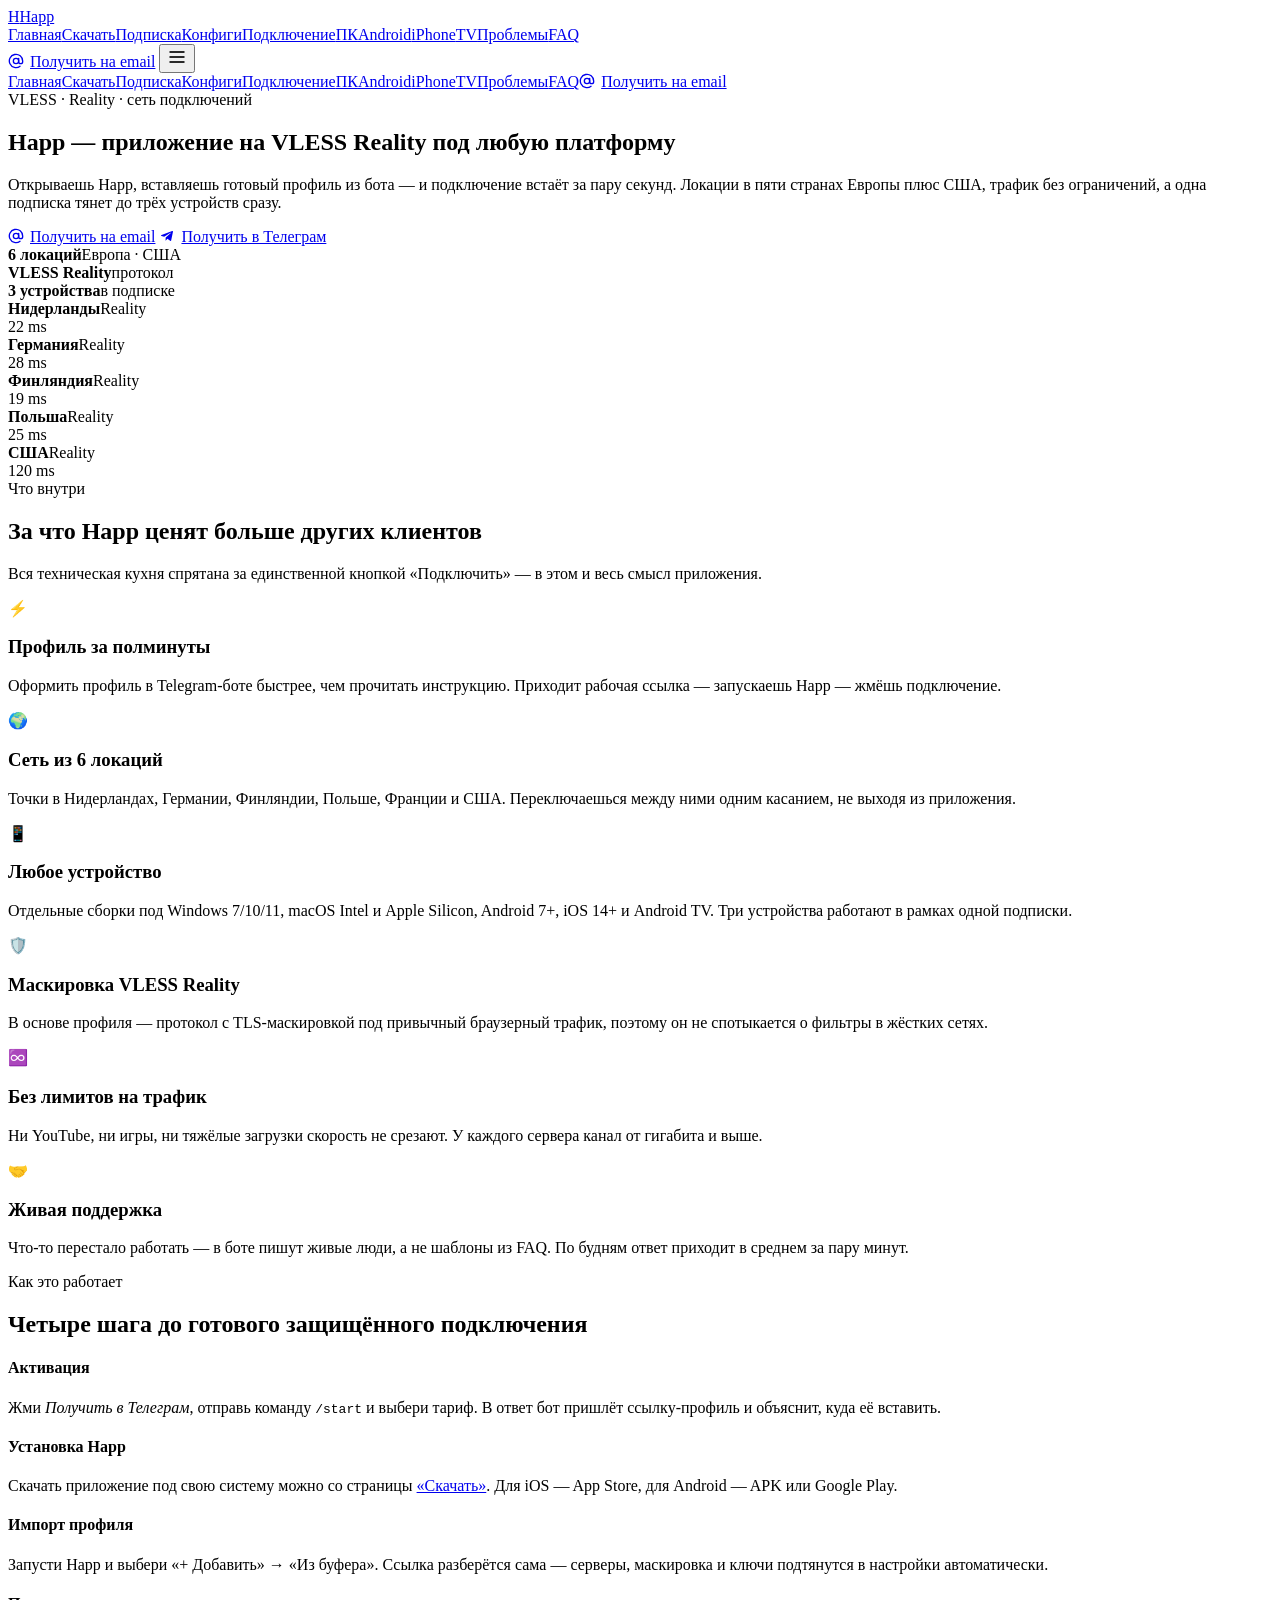
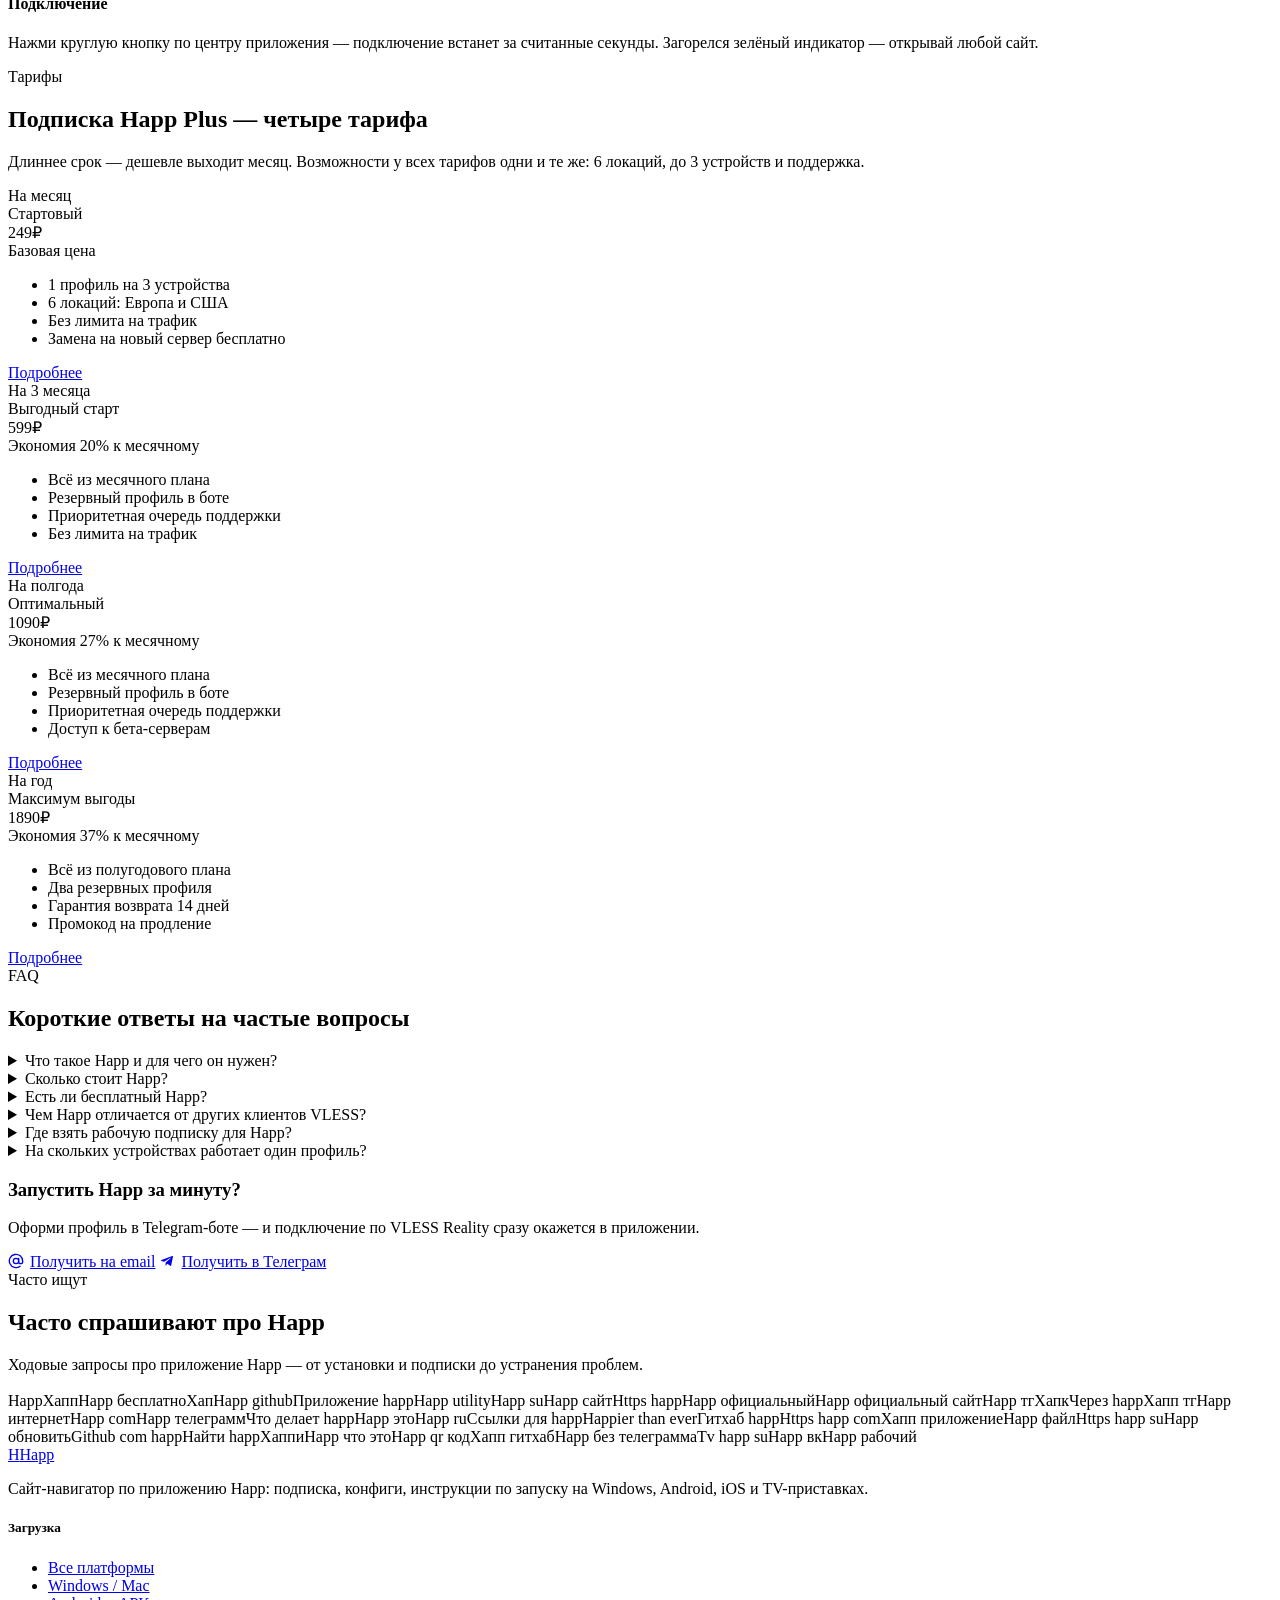
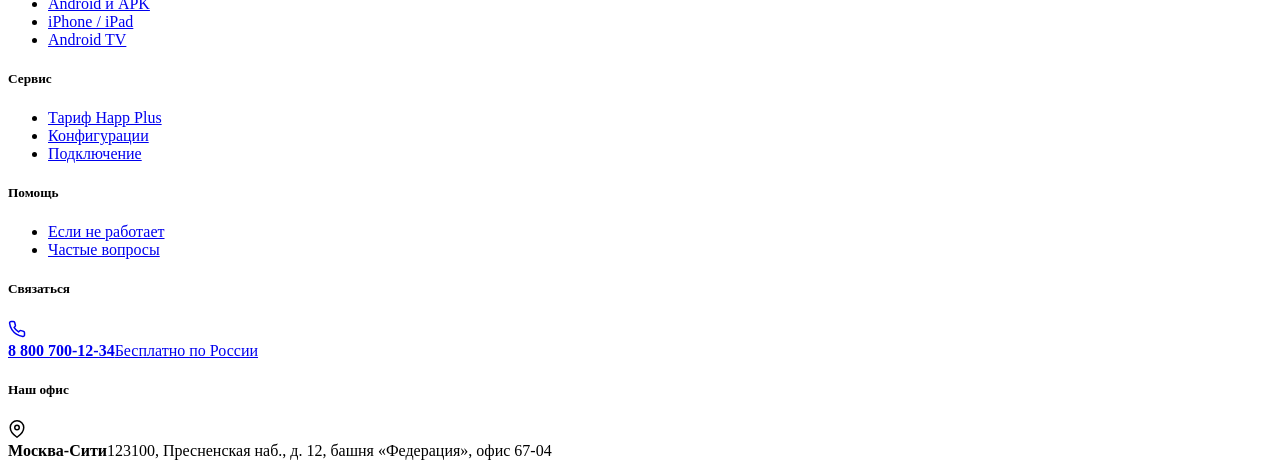
==== public/index.html @ b4e3b6a7 "hub2hop.com — Happ satellite (rewritten prose, own Metrika 110474816)" ====
<!DOCTYPE html>
<html lang="ru">
<head>
<meta charset="UTF-8">
<meta name="viewport" content="width=device-width, initial-scale=1">
<title>Happ — приложение и подключение на ПК, Android и iPhone</title>
<meta name="description" content="Happ — клиент VLESS Reality с готовой подпиской на 5 локаций Европы. Скачать на Windows, Android, iOS и TV-приставку, настройка конфига в один тап.">
<meta name="theme-color" content="#06080c">

<link rel="canonical" href="https://hub2hop.com/">
<meta property="og:type" content="website">
<meta property="og:url" content="https://hub2hop.com/">
<meta property="og:title" content="Happ — приложение для подключений на ПК, Android и iPhone">
<meta property="og:description" content="Happ — клиент для протокола VLESS Reality с готовой подпиской на 5 европейских локаций. Установка на Windows, Android, iOS и TV-приставку, конфигурация в один тап.">
<meta property="og:site_name" content="Happ">
<meta property="og:locale" content="ru_RU">
<meta name="twitter:card" content="summary">
<link rel="preconnect" href="https://mc.yandex.ru" crossorigin>
<link rel="preconnect" href="https://fonts.gstatic.com" crossorigin>
<link rel="stylesheet" href="https://fonts.googleapis.com/css2?family=Inter:wght@400;500;600;700&family=Space+Grotesk:wght@500;600;700&family=JetBrains+Mono:wght@500&display=swap">
<link rel="stylesheet" href="/assets/styles.css?v=7">
<link rel="icon" type="image/svg+xml" href="/favicon.svg">
<script type="application/ld+json">{"@context": "https://schema.org", "@graph": [{"@type": "Organization", "@id": "https://hub2hop.com/#org", "name": "Happ", "url": "https://hub2hop.com/", "logo": "https://hub2hop.com/favicon.svg"}, {"@type": "WebSite", "@id": "https://hub2hop.com/#site", "url": "https://hub2hop.com/", "name": "Happ", "inLanguage": "ru-RU", "publisher": {"@id": "https://hub2hop.com/#org"}}]}</script>
<!-- Yandex.Metrika --><script>(function(m,e,t,r,i,k,a){m[i]=m[i]||function(){(m[i].a=m[i].a||[]).push(arguments)};m[i].l=1*new Date();for(var j=0;j<document.scripts.length;j++){if(document.scripts[j].src===r){return;}}k=e.createElement(t),a=e.getElementsByTagName(t)[0],k.async=1,k.src=r,a.parentNode.insertBefore(k,a)})(window,document,"script","https://mc.yandex.ru/metrika/tag.js","ym");ym(110474816,"init",{clickmap:true,trackLinks:true,accurateTrackBounce:true,webvisor:true});document.addEventListener('click',function(e){var a=e.target.closest&&e.target.closest('a');if(!a)return;var h=a.href||'';if(h.indexOf('lk.chekdns.click')>-1){ym(110474816,'reachGoal','go_lk');}else if(h.indexOf('t.me/')>-1){ym(110474816,'reachGoal','tg_click');}});</script><noscript><div><img src="https://mc.yandex.ru/watch/110474816" style="position:absolute;left:-9999px;" alt=""/></div></noscript><!-- /Yandex.Metrika -->
</head>
<body><header class="nav">
  <div class="nav-inner">
    <a href="/" class="brand"><span class="brand-mark">H</span>Happ</a>
    <nav class="nav-links" aria-label="Главное меню"><a href="/" aria-current="page">Главная</a><a href="/skachat-happ/">Скачать</a><a href="/podpiska/">Подписка</a><a href="/konfigi/">Конфиги</a><a href="/podklyuchenie/">Подключение</a><a href="/pk/">ПК</a><a href="/android/">Android</a><a href="/ios/">iPhone</a><a href="/tv/">TV</a><a href="/problemy/">Проблемы</a><a href="/faq/">FAQ</a></nav>
    <a href="https://lk.chekdns.click/" class="nav-cta"><svg width="16" height="16" viewBox="0 0 24 24" fill="none" stroke="currentColor" stroke-width="2" stroke-linecap="round" stroke-linejoin="round" style="margin-right:6px;vertical-align:-2px"><circle cx="12" cy="12" r="4"/><path d="M16 8v5a3 3 0 0 0 6 0v-1a10 10 0 1 0-3.92 7.94"/></svg>Получить на email</a>
    <button class="nav-burger" type="button" aria-label="Меню" onclick="document.querySelector('.drawer').classList.toggle('open')">
      <svg width="20" height="20" viewBox="0 0 24 24" fill="none" stroke="currentColor" stroke-width="2"><line x1="3" y1="6" x2="21" y2="6"/><line x1="3" y1="12" x2="21" y2="12"/><line x1="3" y1="18" x2="21" y2="18"/></svg>
    </button>
  </div>
</header>
<nav class="drawer" aria-label="Мобильное меню"><a href="/" aria-current="page">Главная</a><a href="/skachat-happ/">Скачать</a><a href="/podpiska/">Подписка</a><a href="/konfigi/">Конфиги</a><a href="/podklyuchenie/">Подключение</a><a href="/pk/">ПК</a><a href="/android/">Android</a><a href="/ios/">iPhone</a><a href="/tv/">TV</a><a href="/problemy/">Проблемы</a><a href="/faq/">FAQ</a><a href="https://lk.chekdns.click/" class="btn btn-primary" style="margin-top:14px;justify-content:center"><svg width="16" height="16" viewBox="0 0 24 24" fill="none" stroke="currentColor" stroke-width="2" stroke-linecap="round" stroke-linejoin="round" style="margin-right:6px;vertical-align:-2px"><circle cx="12" cy="12" r="4"/><path d="M16 8v5a3 3 0 0 0 6 0v-1a10 10 0 1 0-3.92 7.94"/></svg>Получить на email</a></nav><section class="hero">
  <div class="wrap hero-inner">
    <div>
      <span class="hero-tag"><span class="pulse"></span>VLESS · Reality · сеть подключений</span>
      <h1>Happ — <span class="grad">приложение</span> на VLESS Reality под любую платформу</h1>
      <p class="lead">Открываешь Happ, вставляешь готовый профиль из бота — и подключение встаёт за пару секунд. Локации в пяти странах Европы плюс США, трафик без ограничений, а одна подписка тянет до трёх устройств сразу.</p>
      <div class="cta-pair">
      <a href="https://lk.chekdns.click/" class="btn btn-primary"><svg width="16" height="16" viewBox="0 0 24 24" fill="none" stroke="currentColor" stroke-width="2" stroke-linecap="round" stroke-linejoin="round" style="margin-right:6px;vertical-align:-2px"><circle cx="12" cy="12" r="4"/><path d="M16 8v5a3 3 0 0 0 6 0v-1a10 10 0 1 0-3.92 7.94"/></svg>Получить на email</a>
      <a href="https://t.me/tgbpn_bot?start=utm_hub2hop" class="btn btn-ghost"><svg width="16" height="16" viewBox="0 0 24 24" fill="currentColor" style="margin-right:6px;vertical-align:-2px"><path d="M9.78 18.65l.28-4.23 7.68-6.92c.34-.31-.07-.46-.52-.19L7.74 13.24 3.64 11.94c-.88-.25-.89-.86.2-1.3l15.97-6.16c.73-.33 1.43.18 1.15 1.3l-2.72 12.81c-.19.91-.74 1.13-1.5.71L12.6 16.3l-1.99 1.93c-.23.23-.42.42-.83.42z"/></svg>Получить в Телеграм</a>
    </div>
      <div class="hero-stats">
      <div><strong>6 локаций</strong><span>Европа · США</span></div>
      <div><strong>VLESS Reality</strong><span>протокол</span></div>
      <div><strong>3 устройства</strong><span>в подписке</span></div>
    </div>
    </div>
    <div class="mockup">
    <div class="mockup-frame"><div class="mockup-screen">
      <div class="mockup-row"><span class="led"></span><div class="l"><b>Нидерланды</b><span>Reality</span></div><span class="ms">22 ms</span></div>
      <div class="mockup-row"><span class="led"></span><div class="l"><b>Германия</b><span>Reality</span></div><span class="ms">28 ms</span></div>
      <div class="mockup-row"><span class="led"></span><div class="l"><b>Финляндия</b><span>Reality</span></div><span class="ms">19 ms</span></div>
      <div class="mockup-row"><span class="led"></span><div class="l"><b>Польша</b><span>Reality</span></div><span class="ms">25 ms</span></div>
      <div class="mockup-row"><span class="led"></span><div class="l"><b>США</b><span>Reality</span></div><span class="ms">120 ms</span></div>
    </div></div>
  </div>
  </div>
</section><section class="section">
  <div class="wrap">
    <div class="section-head">
      <span class="eyebrow">Что внутри</span>
      <h2>За что Happ ценят больше других клиентов</h2>
      <p class="lead">Вся техническая кухня спрятана за единственной кнопкой «Подключить» — в этом и весь смысл приложения.</p>
    </div>
    <div class="grid-3">
      <div class="feat"><div class="feat-ico">⚡</div><h3>Профиль за полминуты</h3><p>Оформить профиль в Telegram-боте быстрее, чем прочитать инструкцию. Приходит рабочая ссылка — запускаешь Happ — жмёшь подключение.</p></div>
      <div class="feat"><div class="feat-ico">🌍</div><h3>Сеть из 6 локаций</h3><p>Точки в Нидерландах, Германии, Финляндии, Польше, Франции и США. Переключаешься между ними одним касанием, не выходя из приложения.</p></div>
      <div class="feat"><div class="feat-ico">📱</div><h3>Любое устройство</h3><p>Отдельные сборки под Windows 7/10/11, macOS Intel и Apple Silicon, Android 7+, iOS 14+ и Android TV. Три устройства работают в рамках одной подписки.</p></div>
      <div class="feat"><div class="feat-ico">🛡️</div><h3>Маскировка VLESS Reality</h3><p>В основе профиля — протокол с TLS-маскировкой под привычный браузерный трафик, поэтому он не спотыкается о фильтры в жёстких сетях.</p></div>
      <div class="feat"><div class="feat-ico">♾️</div><h3>Без лимитов на трафик</h3><p>Ни YouTube, ни игры, ни тяжёлые загрузки скорость не срезают. У каждого сервера канал от гигабита и выше.</p></div>
      <div class="feat"><div class="feat-ico">🤝</div><h3>Живая поддержка</h3><p>Что-то перестало работать — в боте пишут живые люди, а не шаблоны из FAQ. По будням ответ приходит в среднем за пару минут.</p></div>
    </div>
  </div>
</section><section class="section">
  <div class="wrap">
    <div class="section-head">
      <span class="eyebrow">Как это работает</span>
      <h2>Четыре шага до готового защищённого подключения</h2>
    </div>
    <div class="steps">
      <div class="step"><h4>Активация</h4><p>Жми <i>Получить в Телеграм</i>, отправь команду <code>/start</code> и выбери тариф. В ответ бот пришлёт ссылку-профиль и объяснит, куда её вставить.</p></div>
      <div class="step"><h4>Установка Happ</h4><p>Скачать приложение под свою систему можно со страницы <a href="/skachat-happ/">«Скачать»</a>. Для iOS — App Store, для Android — APK или Google Play.</p></div>
      <div class="step"><h4>Импорт профиля</h4><p>Запусти Happ и выбери «+ Добавить» → «Из буфера». Ссылка разберётся сама — серверы, маскировка и ключи подтянутся в настройки автоматически.</p></div>
      <div class="step"><h4>Подключение</h4><p>Нажми круглую кнопку по центру приложения — подключение встанет за считанные секунды. Загорелся зелёный индикатор — открывай любой сайт.</p></div>
    </div>
  </div>
</section><section class="section">
  <div class="wrap">
    <div class="section-head">
      <span class="eyebrow">Тарифы</span>
      <h2>Подписка Happ Plus — четыре тарифа</h2>
      <p class="lead">Длиннее срок — дешевле выходит месяц. Возможности у всех тарифов одни и те же: 6 локаций, до 3 устройств и поддержка.</p>
    </div>
    <div class="plans">
      <div class="plan">
        <div class="plan-name">На месяц</div>
        <div class="plan-period">Стартовый</div>
        <div class="plan-price">249<span class="cur">₽</span></div>
        <div class="plan-discount" style="color:var(--ink-soft)">Базовая цена</div>
        <ul><li>1 профиль на 3 устройства</li><li>6 локаций: Европа и США</li><li>Без лимита на трафик</li><li>Замена на новый сервер бесплатно</li></ul>
        <a href="/podpiska/" class="btn btn-ghost">Подробнее</a>
      </div>
      <div class="plan">
        <div class="plan-name">На 3 месяца</div>
        <div class="plan-period">Выгодный старт</div>
        <div class="plan-price">599<span class="cur">₽</span></div>
        <div class="plan-discount">Экономия 20% к месячному</div>
        <ul><li>Всё из месячного плана</li><li>Резервный профиль в боте</li><li>Приоритетная очередь поддержки</li><li>Без лимита на трафик</li></ul>
        <a href="/podpiska/" class="btn btn-ghost">Подробнее</a>
      </div>
      <div class="plan featured">
        <div class="plan-name">На полгода</div>
        <div class="plan-period">Оптимальный</div>
        <div class="plan-price">1090<span class="cur">₽</span></div>
        <div class="plan-discount">Экономия 27% к месячному</div>
        <ul><li>Всё из месячного плана</li><li>Резервный профиль в боте</li><li>Приоритетная очередь поддержки</li><li>Доступ к бета-серверам</li></ul>
        <a href="/podpiska/" class="btn btn-primary">Подробнее</a>
      </div>
      <div class="plan">
        <div class="plan-name">На год</div>
        <div class="plan-period">Максимум выгоды</div>
        <div class="plan-price">1890<span class="cur">₽</span></div>
        <div class="plan-discount">Экономия 37% к месячному</div>
        <ul><li>Всё из полугодового плана</li><li>Два резервных профиля</li><li>Гарантия возврата 14 дней</li><li>Промокод на продление</li></ul>
        <a href="/podpiska/" class="btn btn-ghost">Подробнее</a>
      </div>
    </div>
  </div>
</section><section class="section">
  <div class="wrap">
    <div class="section-head">
      <span class="eyebrow">FAQ</span>
      <h2>Короткие ответы на частые вопросы</h2>
    </div><div class="faq"><details><summary>Что такое Happ и для чего он нужен?</summary><div class="ans">Happ — клиент для работы с протоколом VLESS Reality. Приложение держит твой профиль (ссылку с настройками сервера) и по этим настройкам поднимает подключение одним касанием.</div></details><details><summary>Сколько стоит Happ?</summary><div class="ans">Приложение ничего не стоит — его можно скачать под любую систему. Деньги берут только за профиль-подписку, по которой идёт трафик: от 249 ₽ за месяц, годовой вариант — 1890 ₽.</div></details><details><summary>Есть ли бесплатный Happ?</summary><div class="ans">Постоянного бесплатного режима у сервиса нет, зато есть трёхдневная проба, где открыты все функции. Когда пробный период истекает, профиль становится обычным платным.</div></details><details><summary>Чем Happ отличается от других клиентов VLESS?</summary><div class="ans">Ключевое — простота: один профиль сам знает, на какой сервер идти, а вся настройка сводится к кнопке «Подключить». Порт, маскировку и fingerprint вручную задавать не приходится.</div></details><details><summary>Где взять рабочую подписку для Happ?</summary><div class="ans">Через бота: жми «Получить в Телеграм» в шапке сайта. Бот вышлет ссылку-профиль, а её ты открываешь прямо в приложении.</div></details><details><summary>На скольких устройствах работает один профиль?</summary><div class="ans">Одновременно до трёх. То есть телефон, ноутбук и приставку можно держать на связи разом — все три устройства идут через одну подписку.</div></details></div><div class="cta-banner">
  <div>
    <h3>Запустить Happ за минуту?</h3>
    <p>Оформи профиль в Telegram-боте — и подключение по VLESS Reality сразу окажется в приложении.</p>
  </div>
  <div class="cta-pair">
    <a href="https://lk.chekdns.click/" class="btn btn-primary btn-sm"><svg width="16" height="16" viewBox="0 0 24 24" fill="none" stroke="currentColor" stroke-width="2" stroke-linecap="round" stroke-linejoin="round" style="margin-right:6px;vertical-align:-2px"><circle cx="12" cy="12" r="4"/><path d="M16 8v5a3 3 0 0 0 6 0v-1a10 10 0 1 0-3.92 7.94"/></svg>Получить на email</a>
    <a href="https://t.me/tgbpn_bot?start=utm_hub2hop" class="btn btn-ghost btn-sm"><svg width="16" height="16" viewBox="0 0 24 24" fill="currentColor" style="margin-right:6px;vertical-align:-2px"><path d="M9.78 18.65l.28-4.23 7.68-6.92c.34-.31-.07-.46-.52-.19L7.74 13.24 3.64 11.94c-.88-.25-.89-.86.2-1.3l15.97-6.16c.73-.33 1.43.18 1.15 1.3l-2.72 12.81c-.19.91-.74 1.13-1.5.71L12.6 16.3l-1.99 1.93c-.23.23-.42.42-.83.42z"/></svg>Получить в Телеграм</a>
  </div>
</div></div></section><section class="section">
  <div class="wrap">
    <span class="eyebrow">Часто ищут</span>
    <h2>Часто спрашивают про Happ</h2>
    <p class="lead" style="margin-bottom:18px">Ходовые запросы про приложение Happ — от установки и подписки до устранения проблем.</p>
    <div class="kw-cloud"><span class="kw-chip">Happ</span><span class="kw-chip">Хапп</span><span class="kw-chip">Happ бесплатно</span><span class="kw-chip">Хап</span><span class="kw-chip">Happ github</span><span class="kw-chip">Приложение happ</span><span class="kw-chip">Happ utility</span><span class="kw-chip">Happ su</span><span class="kw-chip">Happ сайт</span><span class="kw-chip">Https happ</span><span class="kw-chip">Happ официальный</span><span class="kw-chip">Happ официальный сайт</span><span class="kw-chip">Happ тг</span><span class="kw-chip">Хапк</span><span class="kw-chip">Через happ</span><span class="kw-chip">Хапп тг</span><span class="kw-chip">Happ интернет</span><span class="kw-chip">Happ com</span><span class="kw-chip">Happ телеграмм</span><span class="kw-chip">Что делает happ</span><span class="kw-chip">Happ это</span><span class="kw-chip">Happ ru</span><span class="kw-chip">Ссылки для happ</span><span class="kw-chip">Happier than ever</span><span class="kw-chip">Гитхаб happ</span><span class="kw-chip">Https happ com</span><span class="kw-chip">Хапп приложение</span><span class="kw-chip">Happ файл</span><span class="kw-chip">Https happ su</span><span class="kw-chip">Happ обновить</span><span class="kw-chip">Github com happ</span><span class="kw-chip">Найти happ</span><span class="kw-chip">Хаппи</span><span class="kw-chip">Happ что это</span><span class="kw-chip">Happ qr код</span><span class="kw-chip">Хапп гитхаб</span><span class="kw-chip">Happ без телеграмма</span><span class="kw-chip">Tv happ su</span><span class="kw-chip">Happ вк</span><span class="kw-chip">Happ рабочий</span></div>
  </div>
</section><footer class="foot">
  <div class="foot-inner">
    <div class="foot-brand">
      <a href="/" class="brand"><span class="brand-mark">H</span>Happ</a>
      <p>Сайт-навигатор по приложению Happ: подписка, конфиги, инструкции по запуску на Windows, Android, iOS и TV-приставках.</p>
    </div>
    <div class="foot-col">
      <h5>Загрузка</h5>
      <ul>
        <li><a href="/skachat-happ/">Все платформы</a></li>
        <li><a href="/pk/">Windows / Mac</a></li>
        <li><a href="/android/">Android и APK</a></li>
        <li><a href="/ios/">iPhone / iPad</a></li>
        <li><a href="/tv/">Android TV</a></li>
      </ul>
    </div>
    <div class="foot-col">
      <h5>Сервис</h5>
      <ul>
        <li><a href="/podpiska/">Тариф Happ Plus</a></li>
        <li><a href="/konfigi/">Конфигурации</a></li>
        <li><a href="/podklyuchenie/">Подключение</a></li>
      </ul>
    </div>
    <div class="foot-col">
      <h5>Помощь</h5>
      <ul>
        <li><a href="/problemy/">Если не работает</a></li>
        <li><a href="/faq/">Частые вопросы</a></li>
      </ul>
    </div>
  </div>
  <div class="foot-contacts">
    <div class="fc-group">
      <h5>Связаться</h5>
      <div class="fc-grid">
        <a class="fc-card" href="tel:88007001234">
          <span class="fc-ico"><svg width="18" height="18" viewBox="0 0 24 24" fill="none" stroke="currentColor" stroke-width="2" stroke-linecap="round" stroke-linejoin="round"><path d="M22 16.92v3a2 2 0 0 1-2.18 2 19.79 19.79 0 0 1-8.63-3.07 19.5 19.5 0 0 1-6-6 19.79 19.79 0 0 1-3.07-8.67A2 2 0 0 1 4.11 2h3a2 2 0 0 1 2 1.72c.13.96.36 1.9.7 2.81a2 2 0 0 1-.45 2.11L8.09 9.91a16 16 0 0 0 6 6l1.27-1.27a2 2 0 0 1 2.11-.45c.91.34 1.85.57 2.81.7A2 2 0 0 1 22 16.92z"/></svg></span>
          <div><b>8 800 700-12-34</b><span>Бесплатно по России</span></div>
        </a>
      </div>
    </div>

    <div class="fc-group">
      <h5>Наш офис</h5>
      <div class="fc-grid">
        <div class="fc-card">
          <span class="fc-ico"><svg width="18" height="18" viewBox="0 0 24 24" fill="none" stroke="currentColor" stroke-width="2" stroke-linecap="round" stroke-linejoin="round"><path d="M21 10c0 7-9 13-9 13s-9-6-9-13a9 9 0 0 1 18 0z"/><circle cx="12" cy="10" r="3"/></svg></span>
          <div><b>Москва-Сити</b><span>123100, Пресненская наб., д. 12, башня «Федерация», офис 67-04</span></div>
        </div>
      </div>
    </div>
  </div>
</footer>
</body></html>
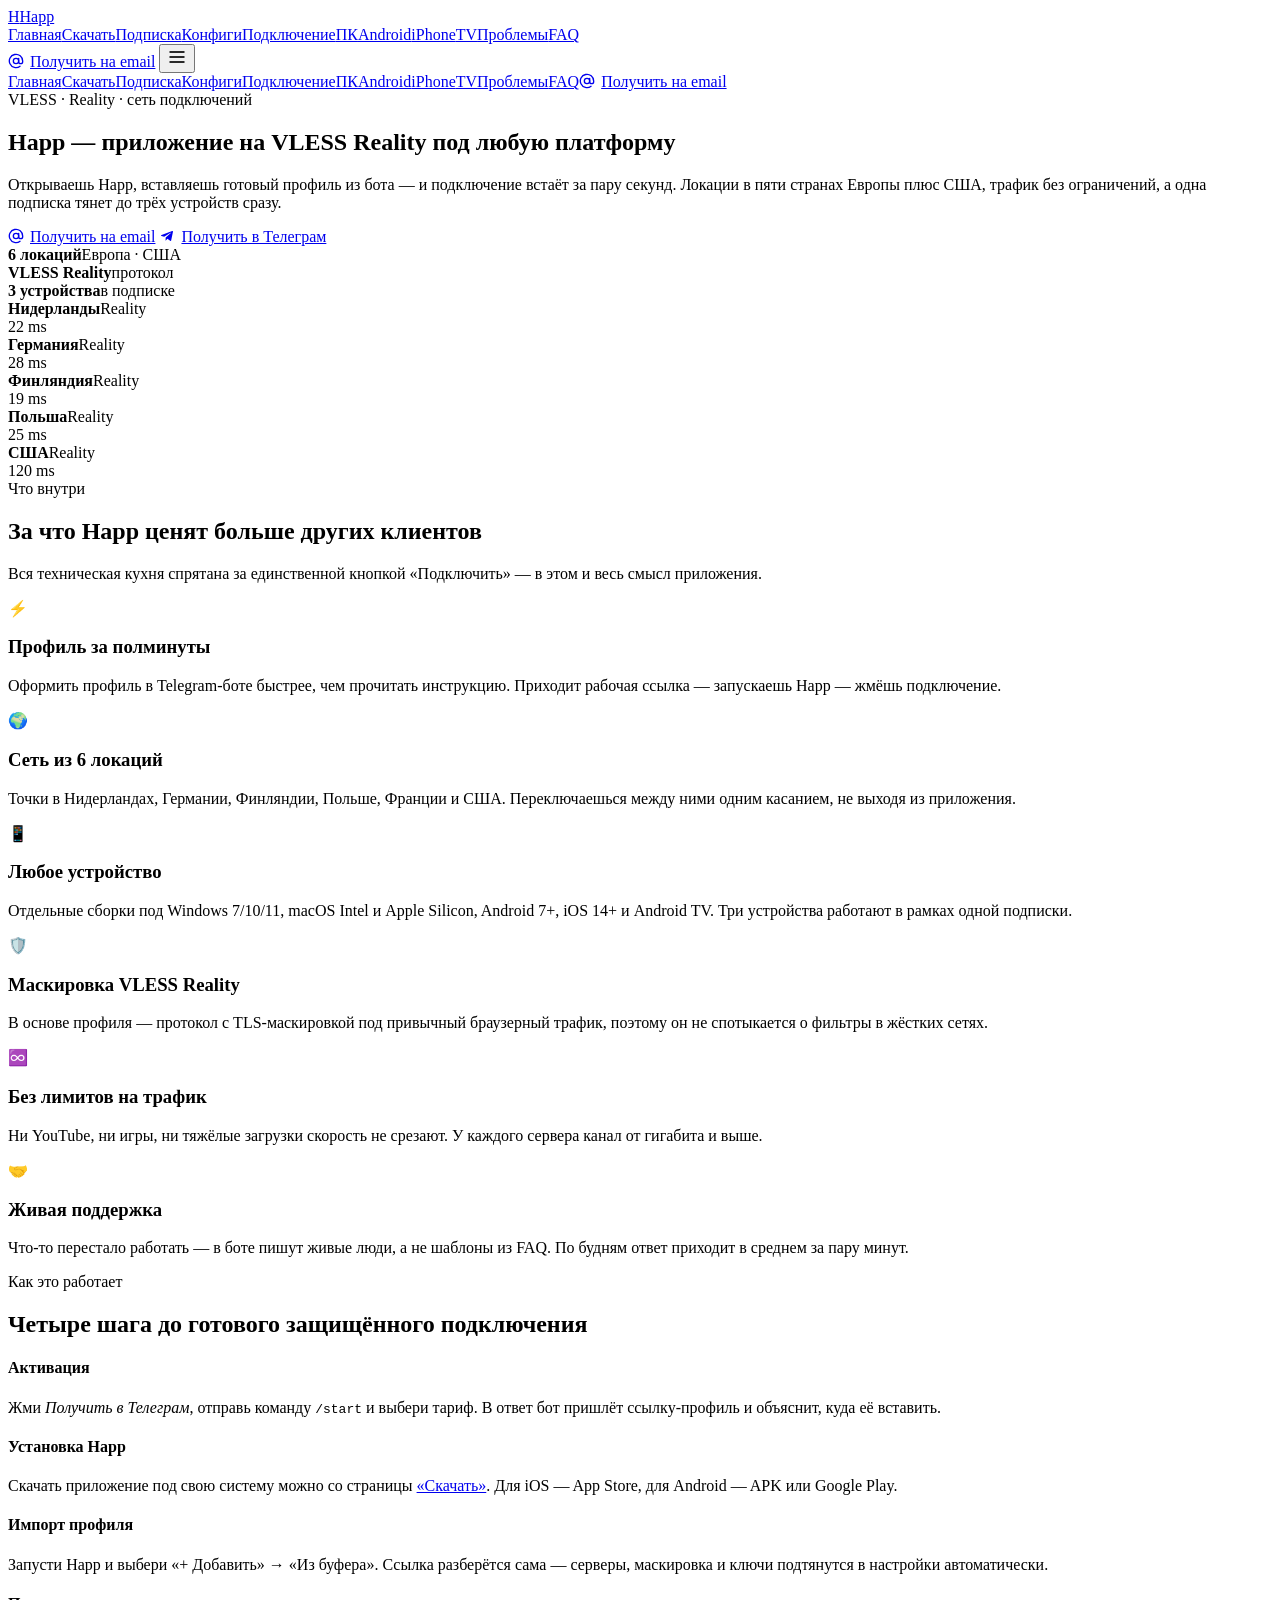
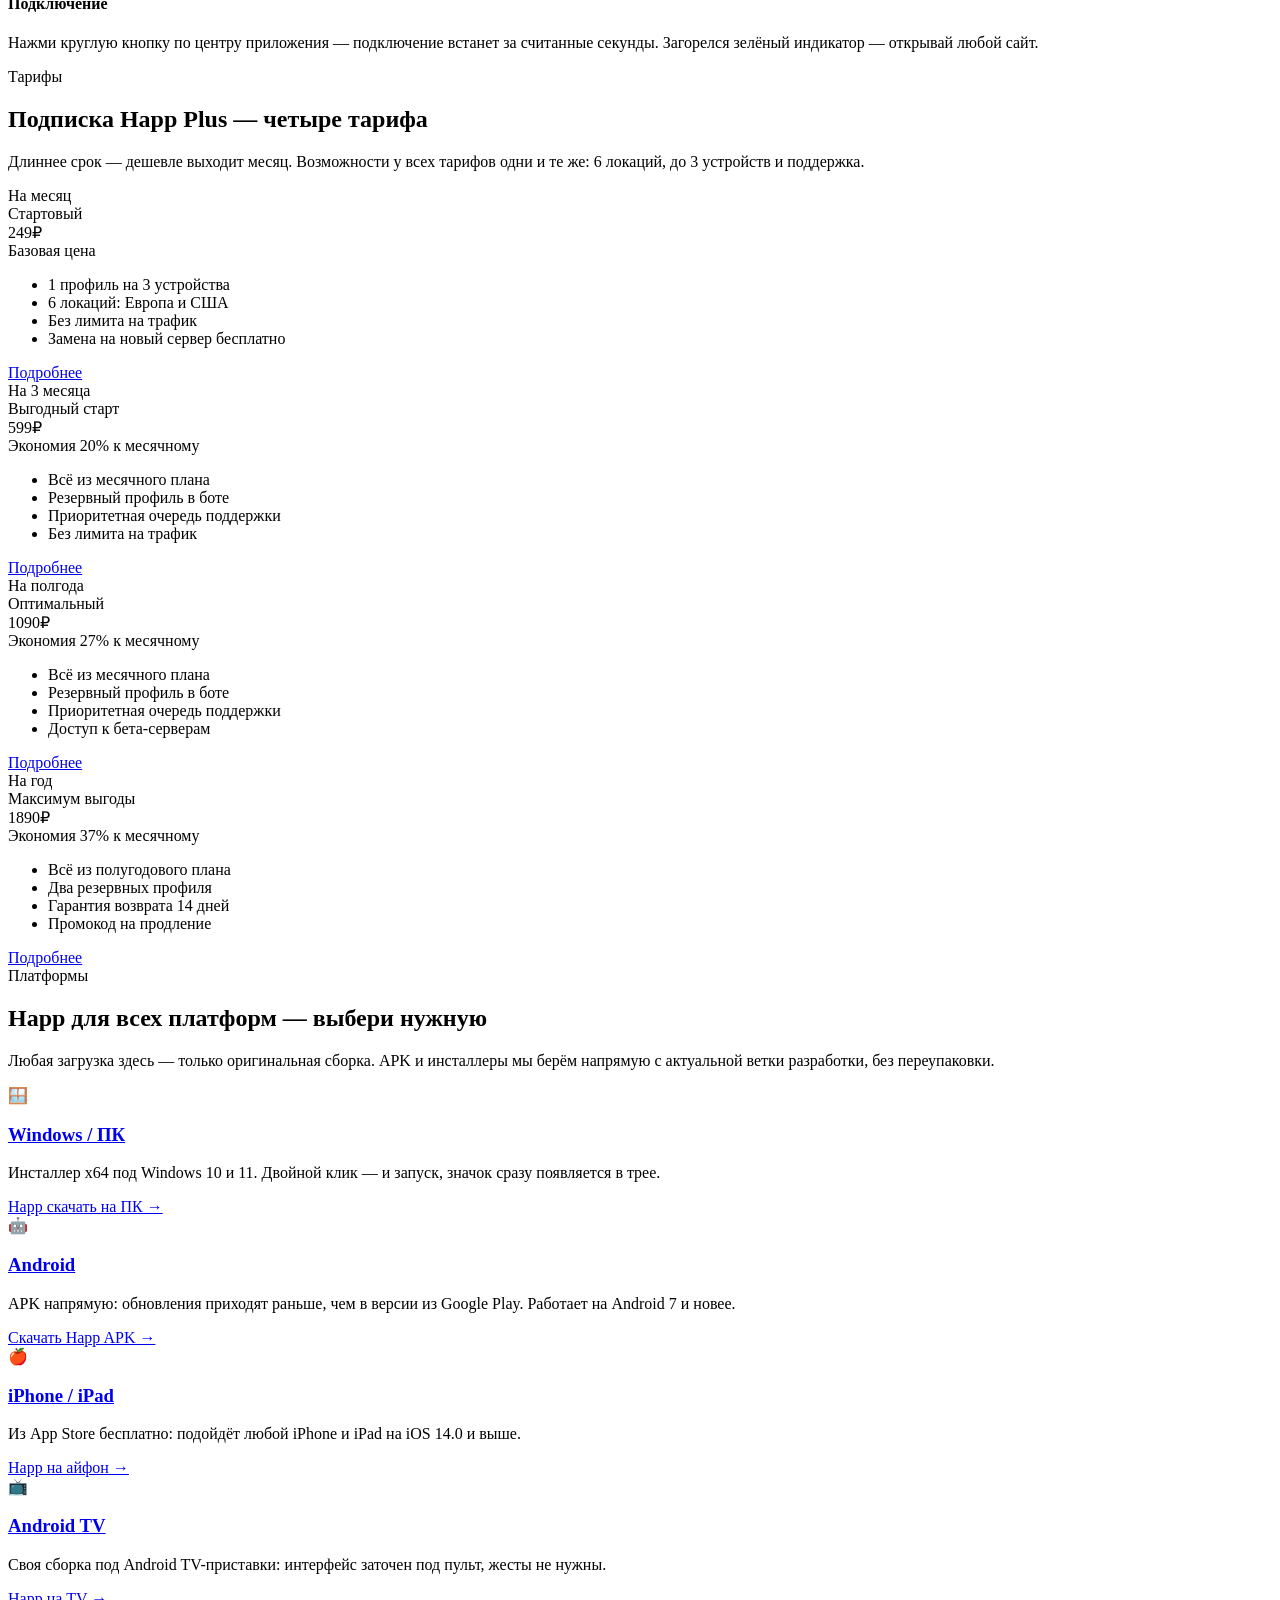
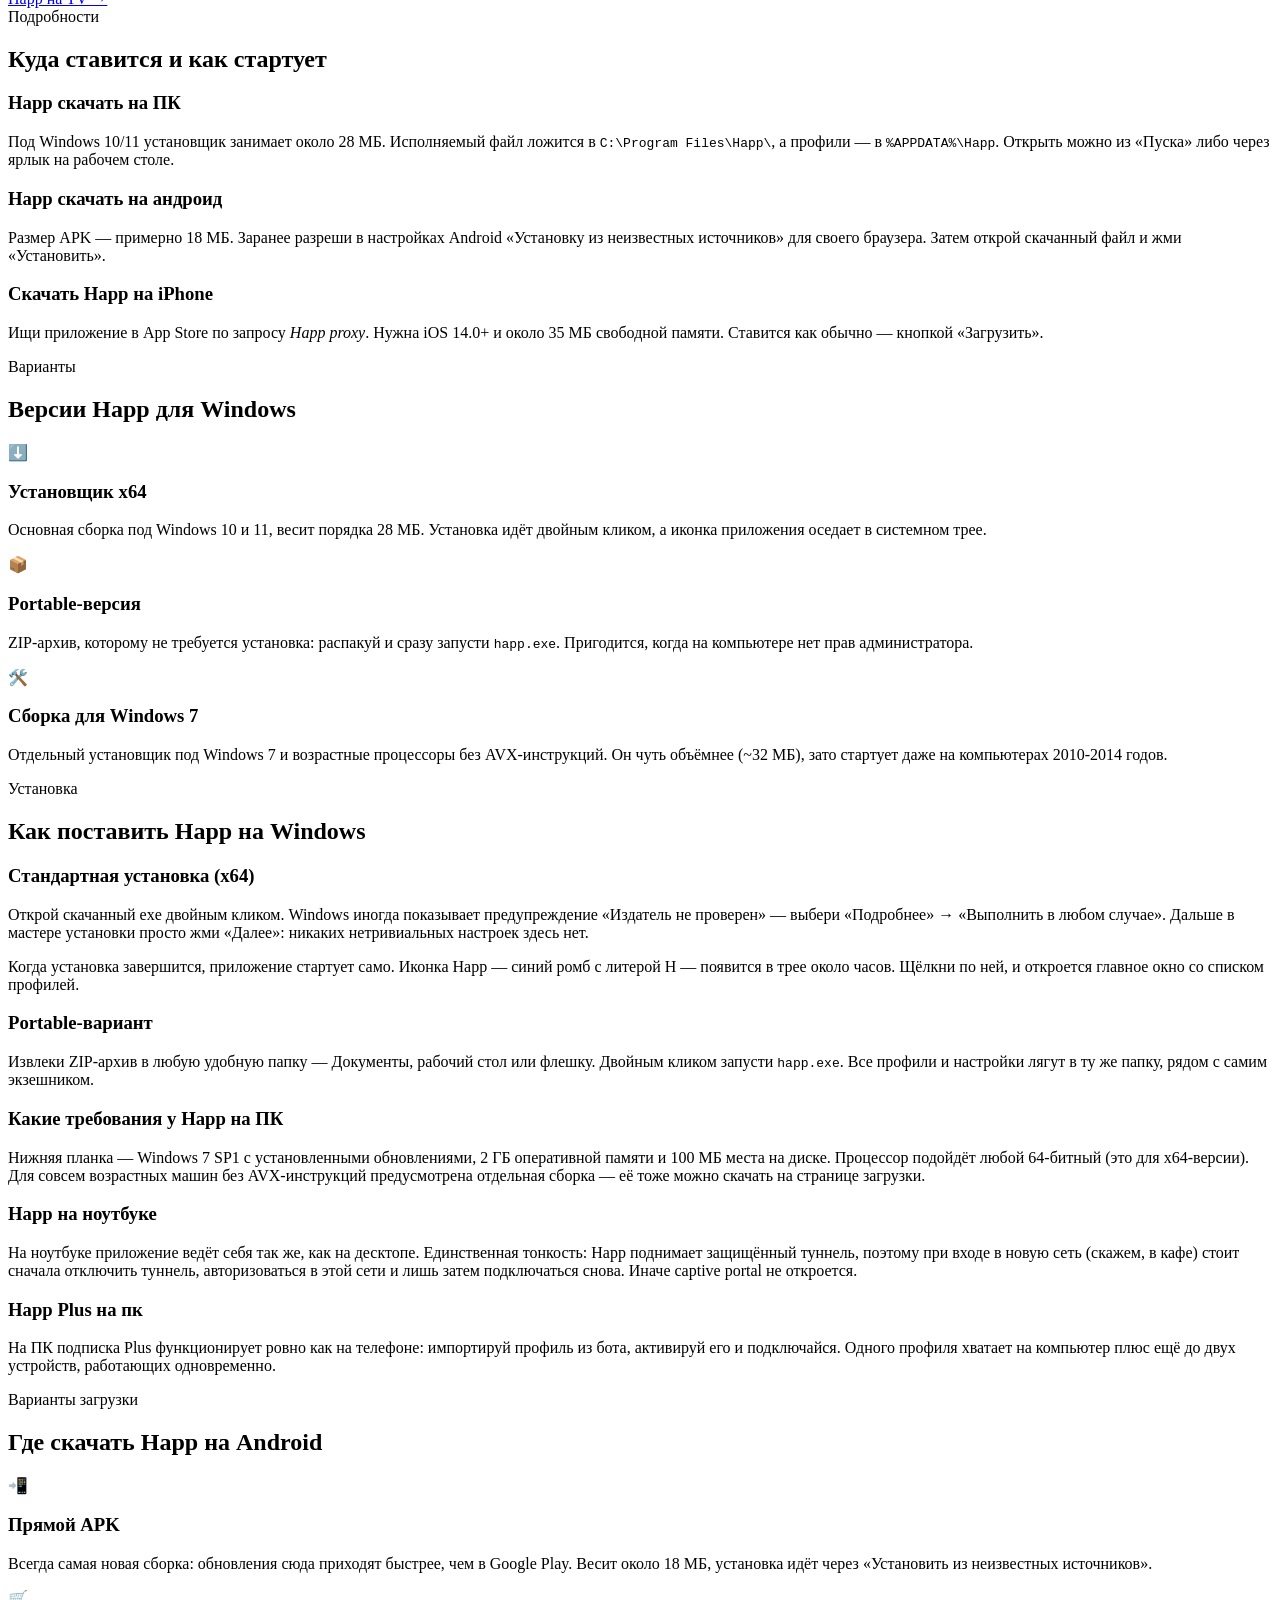
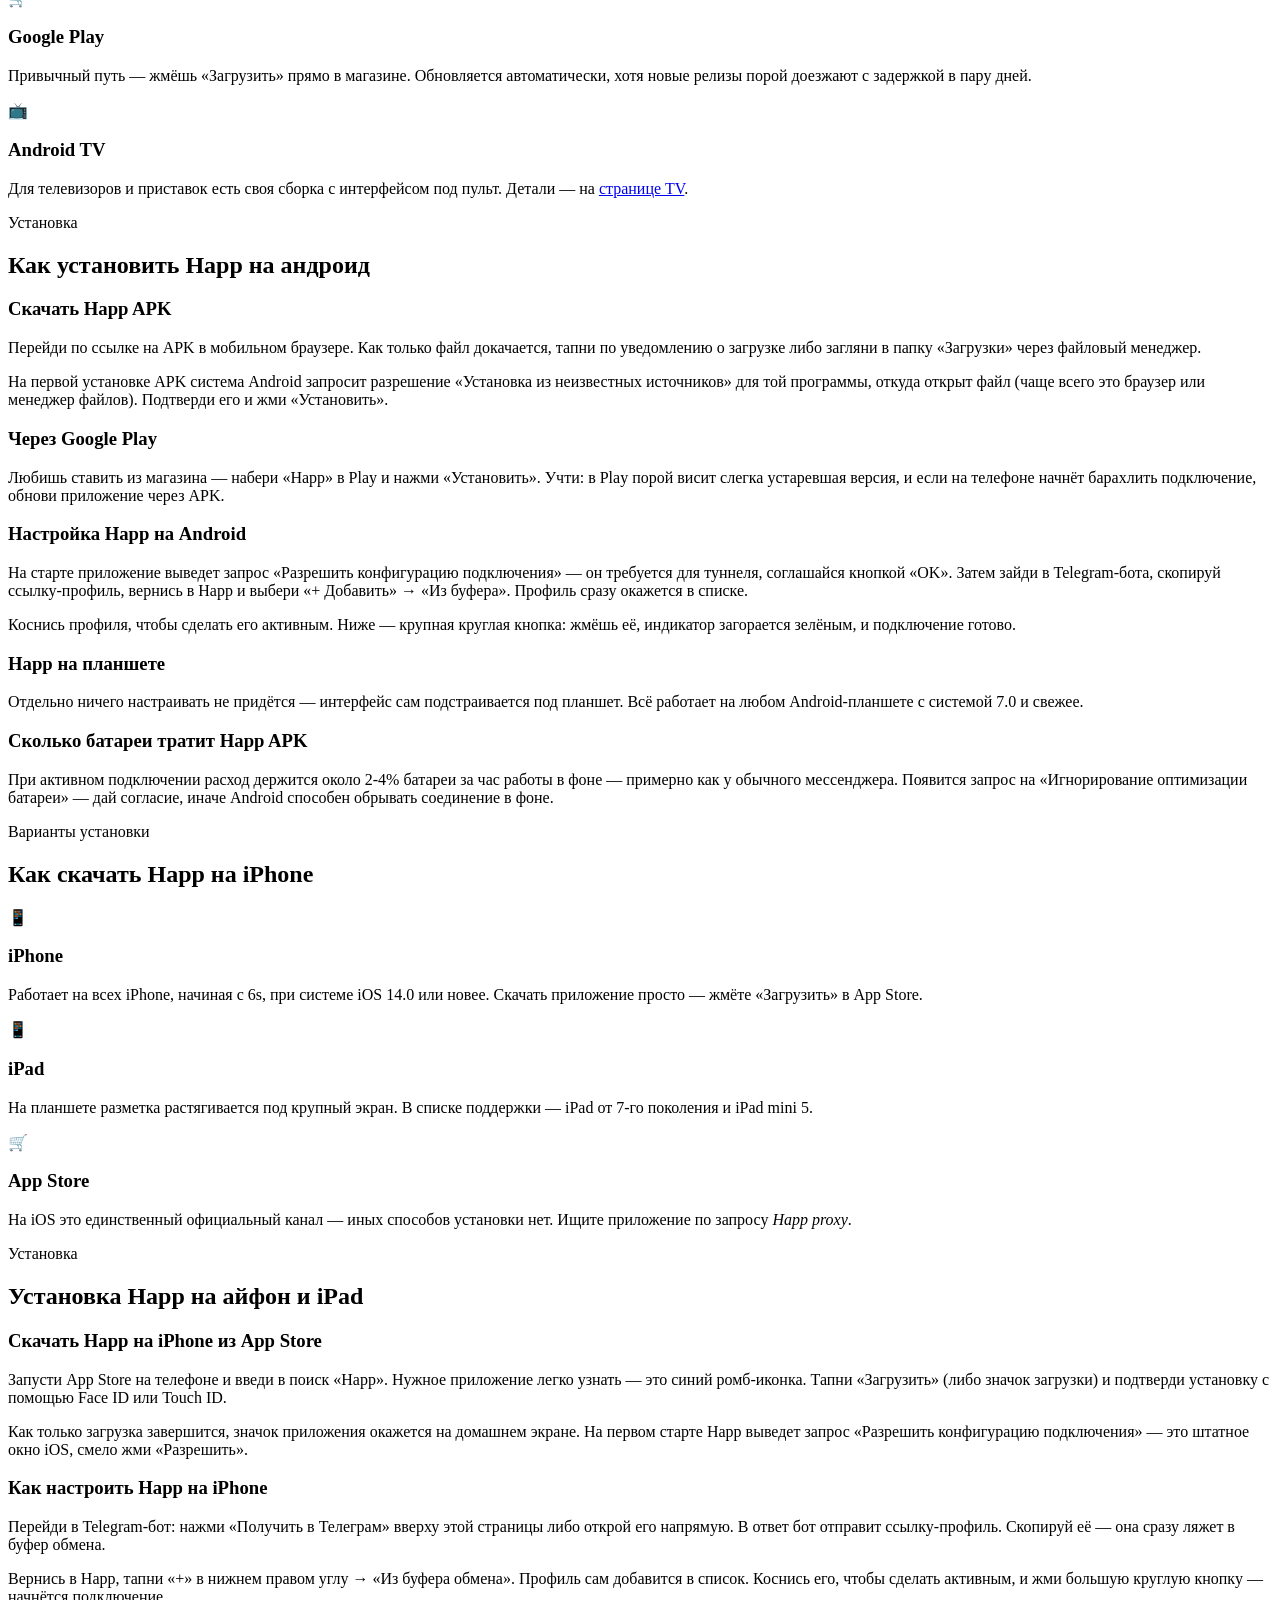
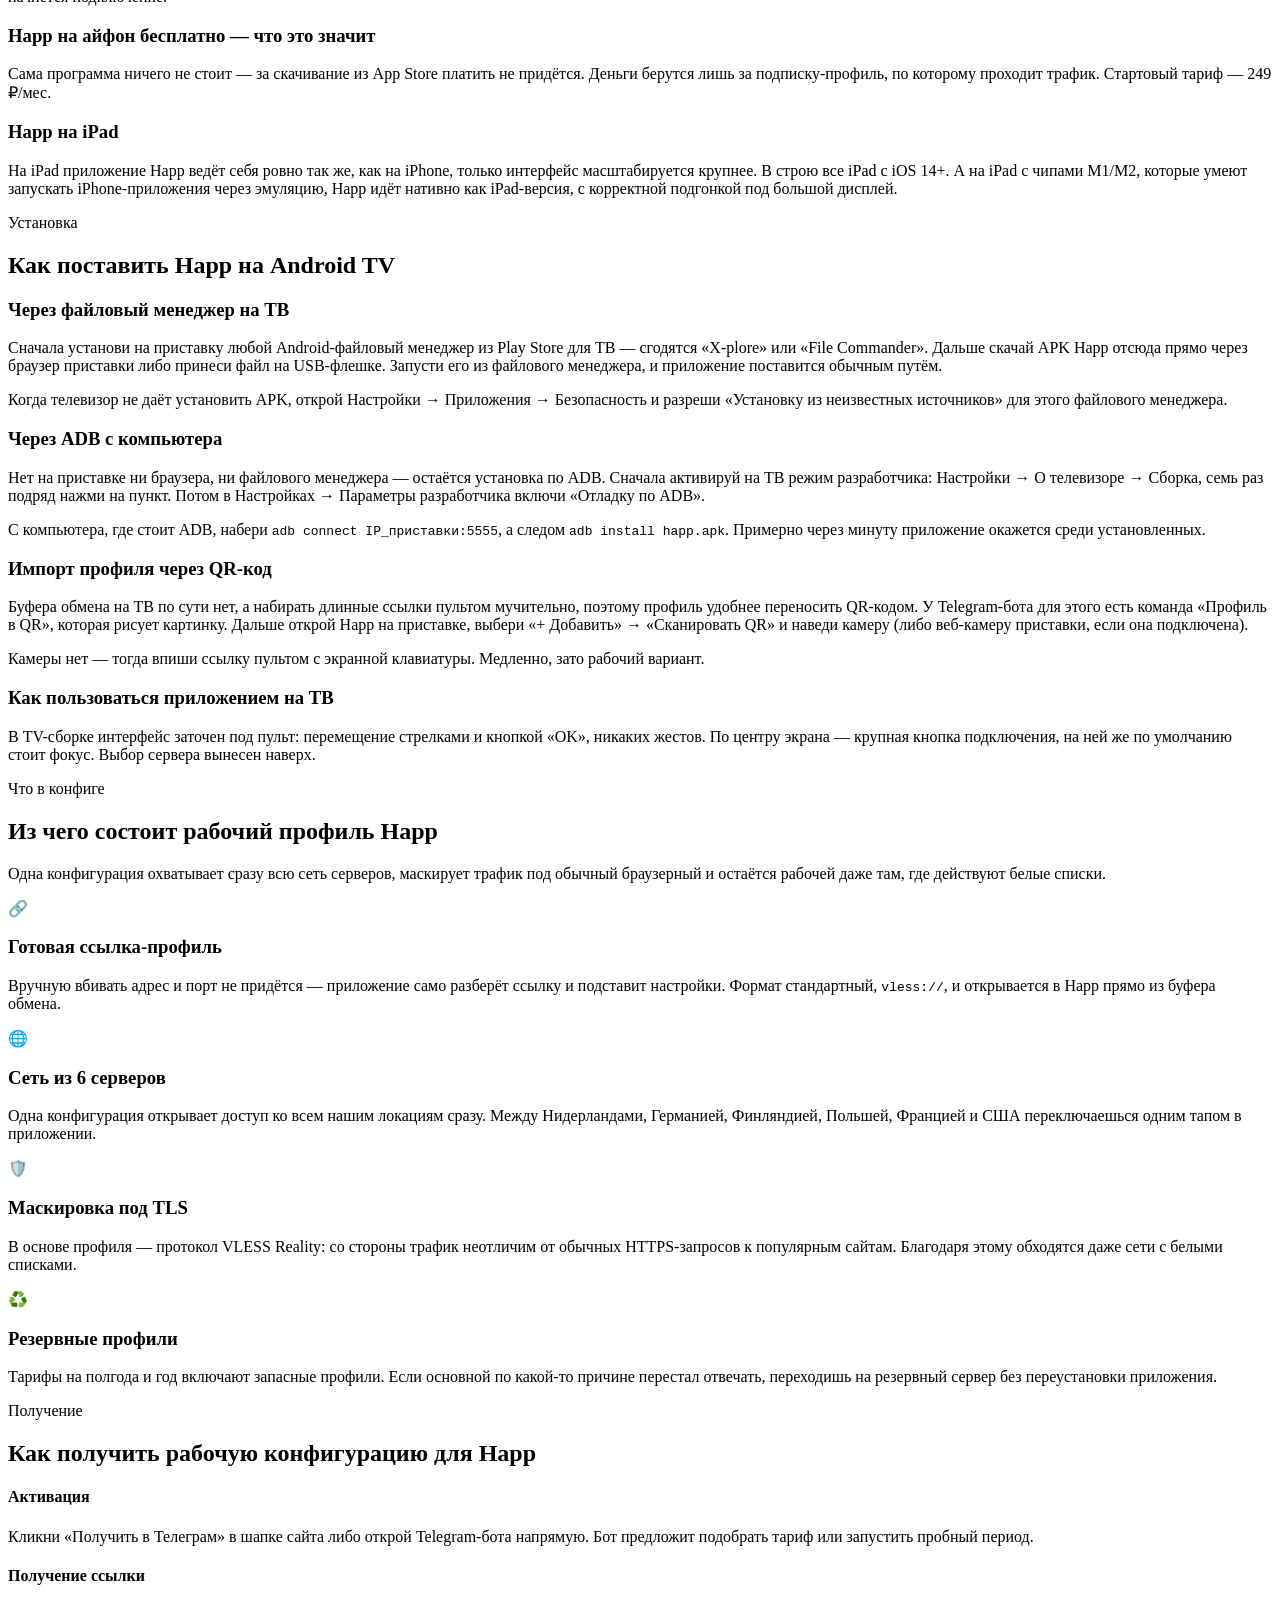
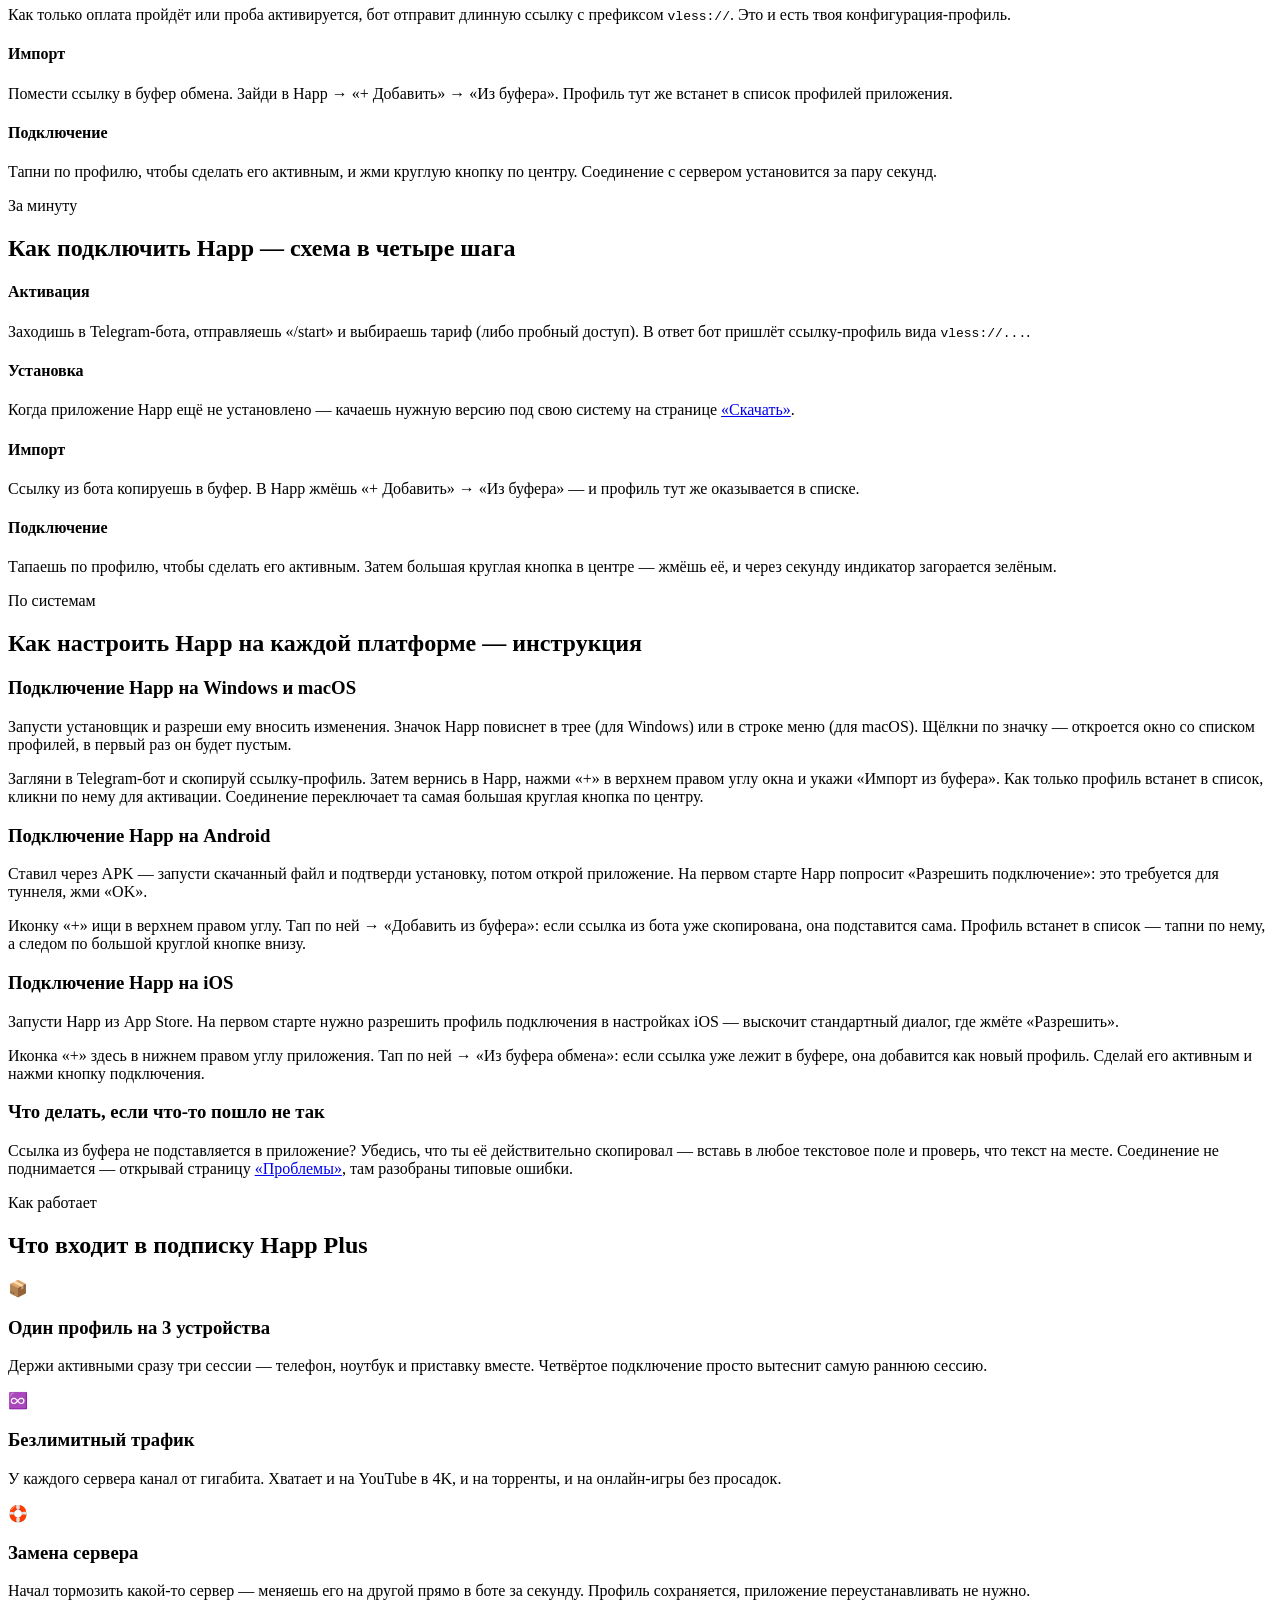
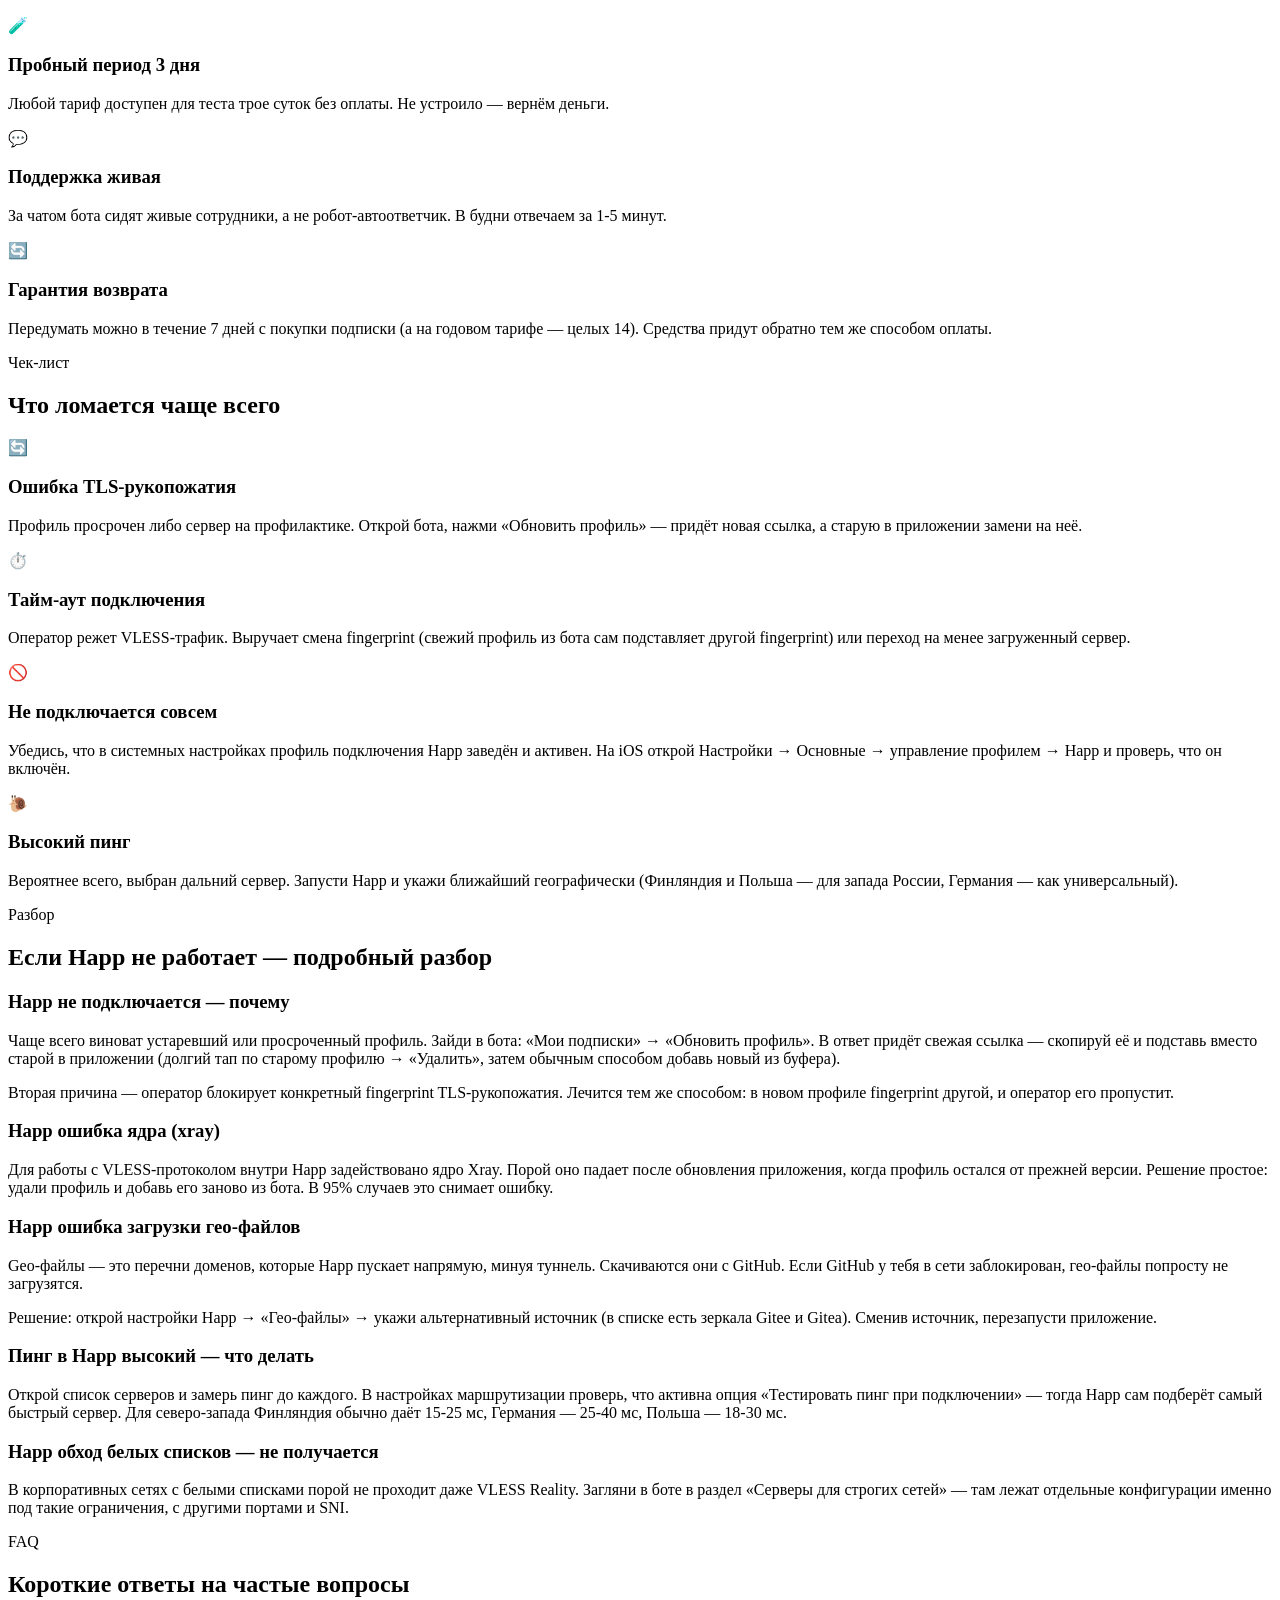
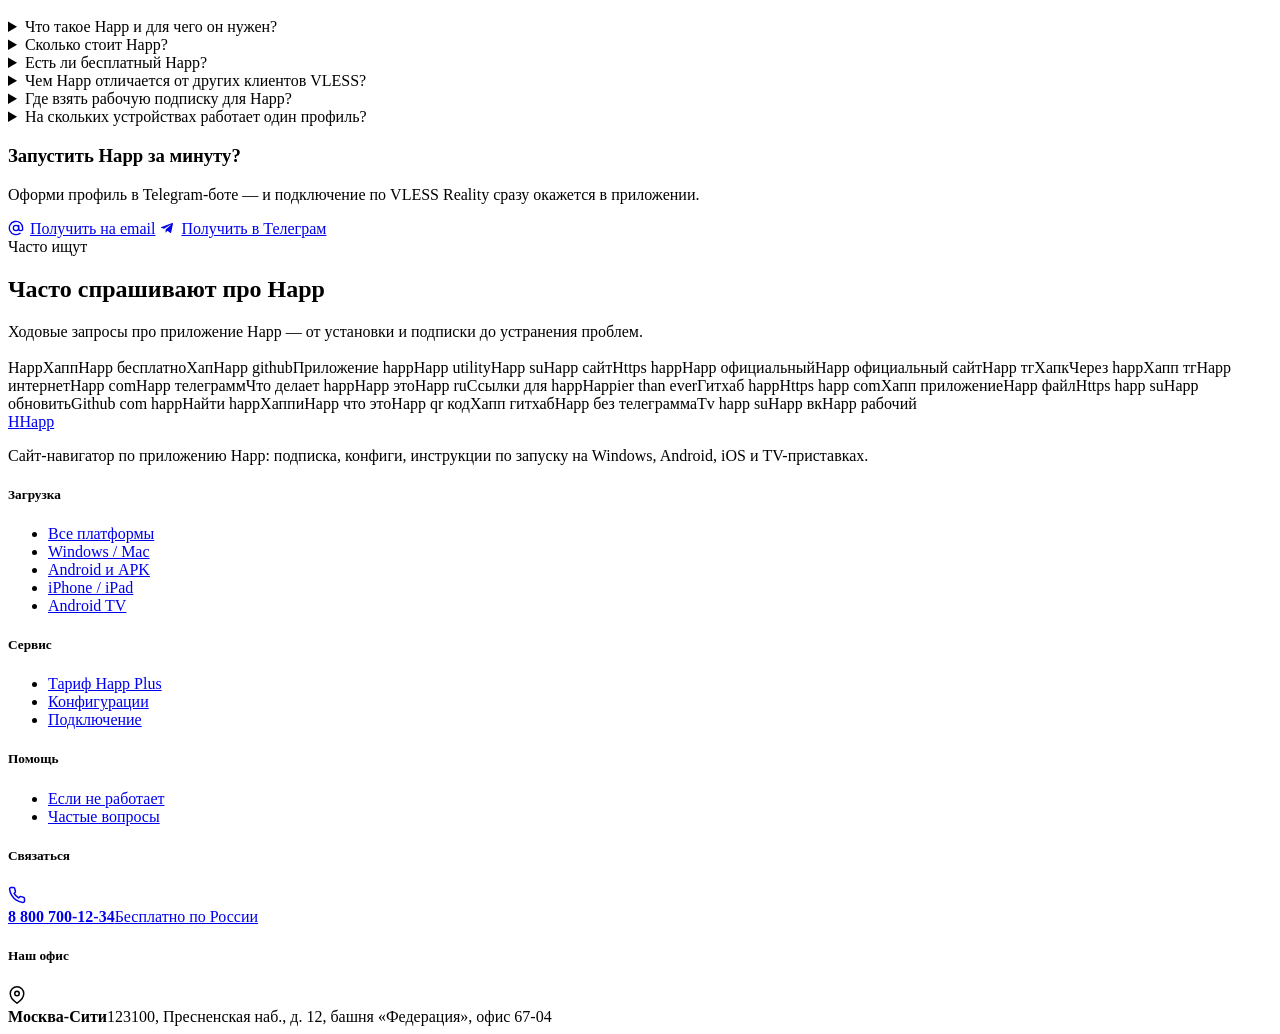
==== commit 917c959c: "Convert to single page: fold subpages into anchor sections, drop /slug/ URLs" ====
--- a/public/index.html
+++ b/public/index.html
@@ -22,18 +22,19 @@
 <link rel="icon" type="image/svg+xml" href="/favicon.svg">
 <script type="application/ld+json">{"@context": "https://schema.org", "@graph": [{"@type": "Organization", "@id": "https://hub2hop.com/#org", "name": "Happ", "url": "https://hub2hop.com/", "logo": "https://hub2hop.com/favicon.svg"}, {"@type": "WebSite", "@id": "https://hub2hop.com/#site", "url": "https://hub2hop.com/", "name": "Happ", "inLanguage": "ru-RU", "publisher": {"@id": "https://hub2hop.com/#org"}}]}</script>
 <!-- Yandex.Metrika --><script>(function(m,e,t,r,i,k,a){m[i]=m[i]||function(){(m[i].a=m[i].a||[]).push(arguments)};m[i].l=1*new Date();for(var j=0;j<document.scripts.length;j++){if(document.scripts[j].src===r){return;}}k=e.createElement(t),a=e.getElementsByTagName(t)[0],k.async=1,k.src=r,a.parentNode.insertBefore(k,a)})(window,document,"script","https://mc.yandex.ru/metrika/tag.js","ym");ym(110474816,"init",{clickmap:true,trackLinks:true,accurateTrackBounce:true,webvisor:true});document.addEventListener('click',function(e){var a=e.target.closest&&e.target.closest('a');if(!a)return;var h=a.href||'';if(h.indexOf('lk.chekdns.click')>-1){ym(110474816,'reachGoal','go_lk');}else if(h.indexOf('t.me/')>-1){ym(110474816,'reachGoal','tg_click');}});</script><noscript><div><img src="https://mc.yandex.ru/watch/110474816" style="position:absolute;left:-9999px;" alt=""/></div></noscript><!-- /Yandex.Metrika -->
+<style>section[id]{scroll-margin-top:88px}</style>
 </head>
 <body><header class="nav">
   <div class="nav-inner">
     <a href="/" class="brand"><span class="brand-mark">H</span>Happ</a>
-    <nav class="nav-links" aria-label="Главное меню"><a href="/" aria-current="page">Главная</a><a href="/skachat-happ/">Скачать</a><a href="/podpiska/">Подписка</a><a href="/konfigi/">Конфиги</a><a href="/podklyuchenie/">Подключение</a><a href="/pk/">ПК</a><a href="/android/">Android</a><a href="/ios/">iPhone</a><a href="/tv/">TV</a><a href="/problemy/">Проблемы</a><a href="/faq/">FAQ</a></nav>
+    <nav class="nav-links" aria-label="Главное меню"><a href="/" aria-current="page">Главная</a><a href="#skachat-happ">Скачать</a><a href="#podpiska">Подписка</a><a href="#konfigi">Конфиги</a><a href="#podklyuchenie">Подключение</a><a href="#pk">ПК</a><a href="#android">Android</a><a href="#ios">iPhone</a><a href="#tv">TV</a><a href="#problemy">Проблемы</a><a href="#faq">FAQ</a></nav>
     <a href="https://lk.chekdns.click/" class="nav-cta"><svg width="16" height="16" viewBox="0 0 24 24" fill="none" stroke="currentColor" stroke-width="2" stroke-linecap="round" stroke-linejoin="round" style="margin-right:6px;vertical-align:-2px"><circle cx="12" cy="12" r="4"/><path d="M16 8v5a3 3 0 0 0 6 0v-1a10 10 0 1 0-3.92 7.94"/></svg>Получить на email</a>
     <button class="nav-burger" type="button" aria-label="Меню" onclick="document.querySelector('.drawer').classList.toggle('open')">
       <svg width="20" height="20" viewBox="0 0 24 24" fill="none" stroke="currentColor" stroke-width="2"><line x1="3" y1="6" x2="21" y2="6"/><line x1="3" y1="12" x2="21" y2="12"/><line x1="3" y1="18" x2="21" y2="18"/></svg>
     </button>
   </div>
 </header>
-<nav class="drawer" aria-label="Мобильное меню"><a href="/" aria-current="page">Главная</a><a href="/skachat-happ/">Скачать</a><a href="/podpiska/">Подписка</a><a href="/konfigi/">Конфиги</a><a href="/podklyuchenie/">Подключение</a><a href="/pk/">ПК</a><a href="/android/">Android</a><a href="/ios/">iPhone</a><a href="/tv/">TV</a><a href="/problemy/">Проблемы</a><a href="/faq/">FAQ</a><a href="https://lk.chekdns.click/" class="btn btn-primary" style="margin-top:14px;justify-content:center"><svg width="16" height="16" viewBox="0 0 24 24" fill="none" stroke="currentColor" stroke-width="2" stroke-linecap="round" stroke-linejoin="round" style="margin-right:6px;vertical-align:-2px"><circle cx="12" cy="12" r="4"/><path d="M16 8v5a3 3 0 0 0 6 0v-1a10 10 0 1 0-3.92 7.94"/></svg>Получить на email</a></nav><section class="hero">
+<nav class="drawer" aria-label="Мобильное меню"><a href="/" aria-current="page">Главная</a><a href="#skachat-happ">Скачать</a><a href="#podpiska">Подписка</a><a href="#konfigi">Конфиги</a><a href="#podklyuchenie">Подключение</a><a href="#pk">ПК</a><a href="#android">Android</a><a href="#ios">iPhone</a><a href="#tv">TV</a><a href="#problemy">Проблемы</a><a href="#faq">FAQ</a><a href="https://lk.chekdns.click/" class="btn btn-primary" style="margin-top:14px;justify-content:center"><svg width="16" height="16" viewBox="0 0 24 24" fill="none" stroke="currentColor" stroke-width="2" stroke-linecap="round" stroke-linejoin="round" style="margin-right:6px;vertical-align:-2px"><circle cx="12" cy="12" r="4"/><path d="M16 8v5a3 3 0 0 0 6 0v-1a10 10 0 1 0-3.92 7.94"/></svg>Получить на email</a></nav><section class="hero">
   <div class="wrap hero-inner">
     <div>
       <span class="hero-tag"><span class="pulse"></span>VLESS · Reality · сеть подключений</span>
@@ -83,12 +84,12 @@
     </div>
     <div class="steps">
       <div class="step"><h4>Активация</h4><p>Жми <i>Получить в Телеграм</i>, отправь команду <code>/start</code> и выбери тариф. В ответ бот пришлёт ссылку-профиль и объяснит, куда её вставить.</p></div>
-      <div class="step"><h4>Установка Happ</h4><p>Скачать приложение под свою систему можно со страницы <a href="/skachat-happ/">«Скачать»</a>. Для iOS — App Store, для Android — APK или Google Play.</p></div>
+      <div class="step"><h4>Установка Happ</h4><p>Скачать приложение под свою систему можно со страницы <a href="#skachat-happ">«Скачать»</a>. Для iOS — App Store, для Android — APK или Google Play.</p></div>
       <div class="step"><h4>Импорт профиля</h4><p>Запусти Happ и выбери «+ Добавить» → «Из буфера». Ссылка разберётся сама — серверы, маскировка и ключи подтянутся в настройки автоматически.</p></div>
       <div class="step"><h4>Подключение</h4><p>Нажми круглую кнопку по центру приложения — подключение встанет за считанные секунды. Загорелся зелёный индикатор — открывай любой сайт.</p></div>
     </div>
   </div>
-</section><section class="section">
+</section><section class="section" id="podpiska">
   <div class="wrap">
     <div class="section-head">
       <span class="eyebrow">Тарифы</span>
@@ -102,7 +103,7 @@
         <div class="plan-price">249<span class="cur">₽</span></div>
         <div class="plan-discount" style="color:var(--ink-soft)">Базовая цена</div>
         <ul><li>1 профиль на 3 устройства</li><li>6 локаций: Европа и США</li><li>Без лимита на трафик</li><li>Замена на новый сервер бесплатно</li></ul>
-        <a href="/podpiska/" class="btn btn-ghost">Подробнее</a>
+        <a href="#podpiska" class="btn btn-ghost">Подробнее</a>
       </div>
       <div class="plan">
         <div class="plan-name">На 3 месяца</div>
@@ -110,7 +111,7 @@
         <div class="plan-price">599<span class="cur">₽</span></div>
         <div class="plan-discount">Экономия 20% к месячному</div>
         <ul><li>Всё из месячного плана</li><li>Резервный профиль в боте</li><li>Приоритетная очередь поддержки</li><li>Без лимита на трафик</li></ul>
-        <a href="/podpiska/" class="btn btn-ghost">Подробнее</a>
+        <a href="#podpiska" class="btn btn-ghost">Подробнее</a>
       </div>
       <div class="plan featured">
         <div class="plan-name">На полгода</div>
@@ -118,7 +119,7 @@
         <div class="plan-price">1090<span class="cur">₽</span></div>
         <div class="plan-discount">Экономия 27% к месячному</div>
         <ul><li>Всё из месячного плана</li><li>Резервный профиль в боте</li><li>Приоритетная очередь поддержки</li><li>Доступ к бета-серверам</li></ul>
-        <a href="/podpiska/" class="btn btn-primary">Подробнее</a>
+        <a href="#podpiska" class="btn btn-primary">Подробнее</a>
       </div>
       <div class="plan">
         <div class="plan-name">На год</div>
@@ -126,11 +127,278 @@
         <div class="plan-price">1890<span class="cur">₽</span></div>
         <div class="plan-discount">Экономия 37% к месячному</div>
         <ul><li>Всё из полугодового плана</li><li>Два резервных профиля</li><li>Гарантия возврата 14 дней</li><li>Промокод на продление</li></ul>
-        <a href="/podpiska/" class="btn btn-ghost">Подробнее</a>
-      </div>
-    </div>
-  </div>
-</section><section class="section">
+        <a href="#podpiska" class="btn btn-ghost">Подробнее</a>
+      </div>
+    </div>
+  </div>
+</section><section class="section" id="skachat-happ">
+  <div class="wrap">
+    <div class="section-head">
+      <span class="eyebrow">Платформы</span>
+      <h2>Happ для всех платформ — выбери нужную</h2>
+      <p class="lead">Любая загрузка здесь — только оригинальная сборка. APK и инсталлеры мы берём напрямую с актуальной ветки разработки, без переупаковки.</p>
+    </div>
+    <div class="grid-4">
+      <div class="feat"><div class="feat-ico">🪟</div><h3><a href="#pk">Windows / ПК</a></h3><p>Инсталлер x64 под Windows 10 и 11. Двойной клик — и запуск, значок сразу появляется в трее.</p><a href="#pk">Happ скачать на ПК →</a></div>
+      <div class="feat"><div class="feat-ico">🤖</div><h3><a href="#android">Android</a></h3><p>APK напрямую: обновления приходят раньше, чем в версии из Google Play. Работает на Android 7 и новее.</p><a href="#android">Скачать Happ APK →</a></div>
+      <div class="feat"><div class="feat-ico">🍎</div><h3><a href="#ios">iPhone / iPad</a></h3><p>Из App Store бесплатно: подойдёт любой iPhone и iPad на iOS 14.0 и выше.</p><a href="#ios">Happ на айфон →</a></div>
+      <div class="feat"><div class="feat-ico">📺</div><h3><a href="#tv">Android TV</a></h3><p>Своя сборка под Android TV-приставки: интерфейс заточен под пульт, жесты не нужны.</p><a href="#tv">Happ на TV →</a></div>
+    </div>
+  </div>
+</section>
+<section class="section">
+  <div class="wrap">
+    <div class="section-head">
+      <span class="eyebrow">Подробности</span>
+      <h2>Куда ставится и как стартует</h2>
+    </div>
+    <div class="grid-3">
+      <div class="feat"><h3>Happ скачать на ПК</h3><p>Под Windows 10/11 установщик занимает около 28 МБ. Исполняемый файл ложится в <code>C:\Program Files\Happ\</code>, а профили — в <code>%APPDATA%\Happ</code>. Открыть можно из «Пуска» либо через ярлык на рабочем столе.</p></div>
+      <div class="feat"><h3>Happ скачать на андроид</h3><p>Размер APK — примерно 18 МБ. Заранее разреши в настройках Android «Установку из неизвестных источников» для своего браузера. Затем открой скачанный файл и жми «Установить».</p></div>
+      <div class="feat"><h3>Скачать Happ на iPhone</h3><p>Ищи приложение в App Store по запросу <i>Happ proxy</i>. Нужна iOS 14.0+ и около 35 МБ свободной памяти. Ставится как обычно — кнопкой «Загрузить».</p></div>
+    </div>
+  </div>
+</section>
+<section class="section" id="pk">
+  <div class="wrap">
+    <div class="section-head">
+      <span class="eyebrow">Варианты</span>
+      <h2>Версии Happ для Windows</h2>
+    </div>
+    <div class="grid-3">
+      <div class="feat"><div class="feat-ico">⬇️</div><h3>Установщик x64</h3><p>Основная сборка под Windows 10 и 11, весит порядка 28 МБ. Установка идёт двойным кликом, а иконка приложения оседает в системном трее.</p></div>
+      <div class="feat"><div class="feat-ico">📦</div><h3>Portable-версия</h3><p>ZIP-архив, которому не требуется установка: распакуй и сразу запусти <code>happ.exe</code>. Пригодится, когда на компьютере нет прав администратора.</p></div>
+      <div class="feat"><div class="feat-ico">🛠️</div><h3>Сборка для Windows 7</h3><p>Отдельный установщик под Windows 7 и возрастные процессоры без AVX-инструкций. Он чуть объёмнее (~32 МБ), зато стартует даже на компьютерах 2010-2014 годов.</p></div>
+    </div>
+  </div>
+</section>
+<section class="section">
+  <div class="wrap">
+    <div class="section-head">
+      <span class="eyebrow">Установка</span>
+      <h2>Как поставить Happ на Windows</h2>
+    </div>
+    <div class="prose">
+      <h3>Стандартная установка (x64)</h3>
+      <p>Открой скачанный exe двойным кликом. Windows иногда показывает предупреждение «Издатель не проверен» — выбери «Подробнее» → «Выполнить в любом случае». Дальше в мастере установки просто жми «Далее»: никаких нетривиальных настроек здесь нет.</p>
+      <p>Когда установка завершится, приложение стартует само. Иконка Happ — синий ромб с литерой H — появится в трее около часов. Щёлкни по ней, и откроется главное окно со списком профилей.</p>
+      <h3>Portable-вариант</h3>
+      <p>Извлеки ZIP-архив в любую удобную папку — Документы, рабочий стол или флешку. Двойным кликом запусти <code>happ.exe</code>. Все профили и настройки лягут в ту же папку, рядом с самим экзешником.</p>
+      <h3>Какие требования у Happ на ПК</h3>
+      <p>Нижняя планка — Windows 7 SP1 с установленными обновлениями, 2 ГБ оперативной памяти и 100 МБ места на диске. Процессор подойдёт любой 64-битный (это для x64-версии). Для совсем возрастных машин без AVX-инструкций предусмотрена отдельная сборка — её тоже можно скачать на странице загрузки.</p>
+      <h3>Happ на ноутбуке</h3>
+      <p>На ноутбуке приложение ведёт себя так же, как на десктопе. Единственная тонкость: Happ поднимает защищённый туннель, поэтому при входе в новую сеть (скажем, в кафе) стоит сначала отключить туннель, авторизоваться в этой сети и лишь затем подключаться снова. Иначе captive portal не откроется.</p>
+      <h3>Happ Plus на пк</h3>
+      <p>На ПК подписка Plus функционирует ровно как на телефоне: импортируй профиль из бота, активируй его и подключайся. Одного профиля хватает на компьютер плюс ещё до двух устройств, работающих одновременно.</p>
+    </div>
+  </div>
+</section>
+<section class="section" id="android">
+  <div class="wrap">
+    <div class="section-head">
+      <span class="eyebrow">Варианты загрузки</span>
+      <h2>Где скачать Happ на Android</h2>
+    </div>
+    <div class="grid-3">
+      <div class="feat"><div class="feat-ico">📲</div><h3>Прямой APK</h3><p>Всегда самая новая сборка: обновления сюда приходят быстрее, чем в Google Play. Весит около 18 МБ, установка идёт через «Установить из неизвестных источников».</p></div>
+      <div class="feat"><div class="feat-ico">🛒</div><h3>Google Play</h3><p>Привычный путь — жмёшь «Загрузить» прямо в магазине. Обновляется автоматически, хотя новые релизы порой доезжают с задержкой в пару дней.</p></div>
+      <div class="feat"><div class="feat-ico">📺</div><h3>Android TV</h3><p>Для телевизоров и приставок есть своя сборка с интерфейсом под пульт. Детали — на <a href="#tv">странице TV</a>.</p></div>
+    </div>
+  </div>
+</section>
+<section class="section">
+  <div class="wrap">
+    <div class="section-head">
+      <span class="eyebrow">Установка</span>
+      <h2>Как установить Happ на андроид</h2>
+    </div>
+    <div class="prose">
+      <h3>Скачать Happ APK</h3>
+      <p>Перейди по ссылке на APK в мобильном браузере. Как только файл докачается, тапни по уведомлению о загрузке либо загляни в папку «Загрузки» через файловый менеджер.</p>
+      <p>На первой установке APK система Android запросит разрешение «Установка из неизвестных источников» для той программы, откуда открыт файл (чаще всего это браузер или менеджер файлов). Подтверди его и жми «Установить».</p>
+      <h3>Через Google Play</h3>
+      <p>Любишь ставить из магазина — набери «Happ» в Play и нажми «Установить». Учти: в Play порой висит слегка устаревшая версия, и если на телефоне начнёт барахлить подключение, обнови приложение через APK.</p>
+      <h3>Настройка Happ на Android</h3>
+      <p>На старте приложение выведет запрос «Разрешить конфигурацию подключения» — он требуется для туннеля, соглашайся кнопкой «OK». Затем зайди в Telegram-бота, скопируй ссылку-профиль, вернись в Happ и выбери «+ Добавить» → «Из буфера». Профиль сразу окажется в списке.</p>
+      <p>Коснись профиля, чтобы сделать его активным. Ниже — крупная круглая кнопка: жмёшь её, индикатор загорается зелёным, и подключение готово.</p>
+      <h3>Happ на планшете</h3>
+      <p>Отдельно ничего настраивать не придётся — интерфейс сам подстраивается под планшет. Всё работает на любом Android-планшете с системой 7.0 и свежее.</p>
+      <h3>Сколько батареи тратит Happ APK</h3>
+      <p>При активном подключении расход держится около 2-4% батареи за час работы в фоне — примерно как у обычного мессенджера. Появится запрос на «Игнорирование оптимизации батареи» — дай согласие, иначе Android способен обрывать соединение в фоне.</p>
+    </div>
+  </div>
+</section>
+<section class="section" id="ios">
+  <div class="wrap">
+    <div class="section-head">
+      <span class="eyebrow">Варианты установки</span>
+      <h2>Как скачать Happ на iPhone</h2>
+    </div>
+    <div class="grid-3">
+      <div class="feat"><div class="feat-ico">📱</div><h3>iPhone</h3><p>Работает на всех iPhone, начиная с 6s, при системе iOS 14.0 или новее. Скачать приложение просто — жмёте «Загрузить» в App Store.</p></div>
+      <div class="feat"><div class="feat-ico">📱</div><h3>iPad</h3><p>На планшете разметка растягивается под крупный экран. В списке поддержки — iPad от 7-го поколения и iPad mini 5.</p></div>
+      <div class="feat"><div class="feat-ico">🛒</div><h3>App Store</h3><p>На iOS это единственный официальный канал — иных способов установки нет. Ищите приложение по запросу <i>Happ proxy</i>.</p></div>
+    </div>
+  </div>
+</section>
+<section class="section">
+  <div class="wrap">
+    <div class="section-head">
+      <span class="eyebrow">Установка</span>
+      <h2>Установка Happ на айфон и iPad</h2>
+    </div>
+    <div class="prose">
+      <h3>Скачать Happ на iPhone из App Store</h3>
+      <p>Запусти App Store на телефоне и введи в поиск «Happ». Нужное приложение легко узнать — это синий ромб-иконка. Тапни «Загрузить» (либо значок загрузки) и подтверди установку с помощью Face ID или Touch ID.</p>
+      <p>Как только загрузка завершится, значок приложения окажется на домашнем экране. На первом старте Happ выведет запрос «Разрешить конфигурацию подключения» — это штатное окно iOS, смело жми «Разрешить».</p>
+      <h3>Как настроить Happ на iPhone</h3>
+      <p>Перейди в Telegram-бот: нажми «Получить в Телеграм» вверху этой страницы либо открой его напрямую. В ответ бот отправит ссылку-профиль. Скопируй её — она сразу ляжет в буфер обмена.</p>
+      <p>Вернись в Happ, тапни «+» в нижнем правом углу → «Из буфера обмена». Профиль сам добавится в список. Коснись его, чтобы сделать активным, и жми большую круглую кнопку — начнётся подключение.</p>
+      <h3>Happ на айфон бесплатно — что это значит</h3>
+      <p>Сама программа ничего не стоит — за скачивание из App Store платить не придётся. Деньги берутся лишь за подписку-профиль, по которому проходит трафик. Стартовый тариф — 249 ₽/мес.</p>
+      <h3>Happ на iPad</h3>
+      <p>На iPad приложение Happ ведёт себя ровно так же, как на iPhone, только интерфейс масштабируется крупнее. В строю все iPad с iOS 14+. А на iPad с чипами M1/M2, которые умеют запускать iPhone-приложения через эмуляцию, Happ идёт нативно как iPad-версия, с корректной подгонкой под большой дисплей.</p>
+    </div>
+  </div>
+</section>
+<section class="section" id="tv">
+  <div class="wrap">
+    <div class="section-head">
+      <span class="eyebrow">Установка</span>
+      <h2>Как поставить Happ на Android TV</h2>
+    </div>
+    <div class="prose">
+      <h3>Через файловый менеджер на ТВ</h3>
+      <p>Сначала установи на приставку любой Android-файловый менеджер из Play Store для ТВ — сгодятся «X-plore» или «File Commander». Дальше скачай APK Happ отсюда прямо через браузер приставки либо принеси файл на USB-флешке. Запусти его из файлового менеджера, и приложение поставится обычным путём.</p>
+      <p>Когда телевизор не даёт установить APK, открой Настройки → Приложения → Безопасность и разреши «Установку из неизвестных источников» для этого файлового менеджера.</p>
+      <h3>Через ADB с компьютера</h3>
+      <p>Нет на приставке ни браузера, ни файлового менеджера — остаётся установка по ADB. Сначала активируй на ТВ режим разработчика: Настройки → О телевизоре → Сборка, семь раз подряд нажми на пункт. Потом в Настройках → Параметры разработчика включи «Отладку по ADB».</p>
+      <p>С компьютера, где стоит ADB, набери <code>adb connect IP_приставки:5555</code>, а следом <code>adb install happ.apk</code>. Примерно через минуту приложение окажется среди установленных.</p>
+      <h3>Импорт профиля через QR-код</h3>
+      <p>Буфера обмена на ТВ по сути нет, а набирать длинные ссылки пультом мучительно, поэтому профиль удобнее переносить QR-кодом. У Telegram-бота для этого есть команда «Профиль в QR», которая рисует картинку. Дальше открой Happ на приставке, выбери «+ Добавить» → «Сканировать QR» и наведи камеру (либо веб-камеру приставки, если она подключена).</p>
+      <p>Камеры нет — тогда впиши ссылку пультом с экранной клавиатуры. Медленно, зато рабочий вариант.</p>
+      <h3>Как пользоваться приложением на ТВ</h3>
+      <p>В TV-сборке интерфейс заточен под пульт: перемещение стрелками и кнопкой «OK», никаких жестов. По центру экрана — крупная кнопка подключения, на ней же по умолчанию стоит фокус. Выбор сервера вынесен наверх.</p>
+    </div>
+  </div>
+</section>
+<section class="section" id="konfigi">
+  <div class="wrap">
+    <div class="section-head">
+      <span class="eyebrow">Что в конфиге</span>
+      <h2>Из чего состоит рабочий профиль Happ</h2>
+      <p class="lead">Одна конфигурация охватывает сразу всю сеть серверов, маскирует трафик под обычный браузерный и остаётся рабочей даже там, где действуют белые списки.</p>
+    </div>
+    <div class="grid-2">
+      <div class="feat"><div class="feat-ico">🔗</div><h3>Готовая ссылка-профиль</h3><p>Вручную вбивать адрес и порт не придётся — приложение само разберёт ссылку и подставит настройки. Формат стандартный, <code>vless://</code>, и открывается в Happ прямо из буфера обмена.</p></div>
+      <div class="feat"><div class="feat-ico">🌐</div><h3>Сеть из 6 серверов</h3><p>Одна конфигурация открывает доступ ко всем нашим локациям сразу. Между Нидерландами, Германией, Финляндией, Польшей, Францией и США переключаешься одним тапом в приложении.</p></div>
+      <div class="feat"><div class="feat-ico">🛡️</div><h3>Маскировка под TLS</h3><p>В основе профиля — протокол VLESS Reality: со стороны трафик неотличим от обычных HTTPS-запросов к популярным сайтам. Благодаря этому обходятся даже сети с белыми списками.</p></div>
+      <div class="feat"><div class="feat-ico">♻️</div><h3>Резервные профили</h3><p>Тарифы на полгода и год включают запасные профили. Если основной по какой-то причине перестал отвечать, переходишь на резервный сервер без переустановки приложения.</p></div>
+    </div>
+  </div>
+</section>
+<section class="section">
+  <div class="wrap">
+    <div class="section-head">
+      <span class="eyebrow">Получение</span>
+      <h2>Как получить рабочую конфигурацию для Happ</h2>
+    </div>
+    <div class="steps">
+      <div class="step"><h4>Активация</h4><p>Кликни «Получить в Телеграм» в шапке сайта либо открой Telegram-бота напрямую. Бот предложит подобрать тариф или запустить пробный период.</p></div>
+      <div class="step"><h4>Получение ссылки</h4><p>Как только оплата пройдёт или проба активируется, бот отправит длинную ссылку с префиксом <code>vless://</code>. Это и есть твоя конфигурация-профиль.</p></div>
+      <div class="step"><h4>Импорт</h4><p>Помести ссылку в буфер обмена. Зайди в Happ → «+ Добавить» → «Из буфера». Профиль тут же встанет в список профилей приложения.</p></div>
+      <div class="step"><h4>Подключение</h4><p>Тапни по профилю, чтобы сделать его активным, и жми круглую кнопку по центру. Соединение с сервером установится за пару секунд.</p></div>
+    </div>
+  </div>
+</section>
+<section class="section" id="podklyuchenie">
+  <div class="wrap">
+    <div class="section-head">
+      <span class="eyebrow">За минуту</span>
+      <h2>Как подключить Happ — схема в четыре шага</h2>
+    </div>
+    <div class="steps">
+      <div class="step"><h4>Активация</h4><p>Заходишь в Telegram-бота, отправляешь «/start» и выбираешь тариф (либо пробный доступ). В ответ бот пришлёт ссылку-профиль вида <code>vless://...</code>.</p></div>
+      <div class="step"><h4>Установка</h4><p>Когда приложение Happ ещё не установлено — качаешь нужную версию под свою систему на странице <a href="#skachat-happ">«Скачать»</a>.</p></div>
+      <div class="step"><h4>Импорт</h4><p>Ссылку из бота копируешь в буфер. В Happ жмёшь «+ Добавить» → «Из буфера» — и профиль тут же оказывается в списке.</p></div>
+      <div class="step"><h4>Подключение</h4><p>Тапаешь по профилю, чтобы сделать его активным. Затем большая круглая кнопка в центре — жмёшь её, и через секунду индикатор загорается зелёным.</p></div>
+    </div>
+  </div>
+</section>
+<section class="section">
+  <div class="wrap">
+    <div class="section-head">
+      <span class="eyebrow">По системам</span>
+      <h2>Как настроить Happ на каждой платформе — инструкция</h2>
+    </div>
+    <div class="prose">
+      <h3>Подключение Happ на Windows и macOS</h3>
+      <p>Запусти установщик и разреши ему вносить изменения. Значок Happ повиснет в трее (для Windows) или в строке меню (для macOS). Щёлкни по значку — откроется окно со списком профилей, в первый раз он будет пустым.</p>
+      <p>Загляни в Telegram-бот и скопируй ссылку-профиль. Затем вернись в Happ, нажми «+» в верхнем правом углу окна и укажи «Импорт из буфера». Как только профиль встанет в список, кликни по нему для активации. Соединение переключает та самая большая круглая кнопка по центру.</p>
+      <h3>Подключение Happ на Android</h3>
+      <p>Ставил через APK — запусти скачанный файл и подтверди установку, потом открой приложение. На первом старте Happ попросит «Разрешить подключение»: это требуется для туннеля, жми «OK».</p>
+      <p>Иконку «+» ищи в верхнем правом углу. Тап по ней → «Добавить из буфера»: если ссылка из бота уже скопирована, она подставится сама. Профиль встанет в список — тапни по нему, а следом по большой круглой кнопке внизу.</p>
+      <h3>Подключение Happ на iOS</h3>
+      <p>Запусти Happ из App Store. На первом старте нужно разрешить профиль подключения в настройках iOS — выскочит стандартный диалог, где жмёте «Разрешить».</p>
+      <p>Иконка «+» здесь в нижнем правом углу приложения. Тап по ней → «Из буфера обмена»: если ссылка уже лежит в буфере, она добавится как новый профиль. Сделай его активным и нажми кнопку подключения.</p>
+      <h3>Что делать, если что-то пошло не так</h3>
+      <p>Ссылка из буфера не подставляется в приложение? Убедись, что ты её действительно скопировал — вставь в любое текстовое поле и проверь, что текст на месте. Соединение не поднимается — открывай страницу <a href="#problemy">«Проблемы»</a>, там разобраны типовые ошибки.</p>
+    </div>
+  </div>
+</section>
+<section class="section">
+  <div class="wrap">
+    <div class="section-head">
+      <span class="eyebrow">Как работает</span>
+      <h2>Что входит в подписку Happ Plus</h2>
+    </div>
+    <div class="grid-3">
+      <div class="feat"><div class="feat-ico">📦</div><h3>Один профиль на 3 устройства</h3><p>Держи активными сразу три сессии — телефон, ноутбук и приставку вместе. Четвёртое подключение просто вытеснит самую раннюю сессию.</p></div>
+      <div class="feat"><div class="feat-ico">♾️</div><h3>Безлимитный трафик</h3><p>У каждого сервера канал от гигабита. Хватает и на YouTube в 4K, и на торренты, и на онлайн-игры без просадок.</p></div>
+      <div class="feat"><div class="feat-ico">🛟</div><h3>Замена сервера</h3><p>Начал тормозить какой-то сервер — меняешь его на другой прямо в боте за секунду. Профиль сохраняется, приложение переустанавливать не нужно.</p></div>
+      <div class="feat"><div class="feat-ico">🧪</div><h3>Пробный период 3 дня</h3><p>Любой тариф доступен для теста трое суток без оплаты. Не устроило — вернём деньги.</p></div>
+      <div class="feat"><div class="feat-ico">💬</div><h3>Поддержка живая</h3><p>За чатом бота сидят живые сотрудники, а не робот-автоответчик. В будни отвечаем за 1-5 минут.</p></div>
+      <div class="feat"><div class="feat-ico">🔄</div><h3>Гарантия возврата</h3><p>Передумать можно в течение 7 дней с покупки подписки (а на годовом тарифе — целых 14). Средства придут обратно тем же способом оплаты.</p></div>
+    </div>
+  </div>
+</section>
+<section class="section" id="problemy">
+  <div class="wrap">
+    <div class="section-head">
+      <span class="eyebrow">Чек-лист</span>
+      <h2>Что ломается чаще всего</h2>
+    </div>
+    <div class="grid-2">
+      <div class="feat"><div class="feat-ico">🔄</div><h3>Ошибка TLS-рукопожатия</h3><p>Профиль просрочен либо сервер на профилактике. Открой бота, нажми «Обновить профиль» — придёт новая ссылка, а старую в приложении замени на неё.</p></div>
+      <div class="feat"><div class="feat-ico">⏱️</div><h3>Тайм-аут подключения</h3><p>Оператор режет VLESS-трафик. Выручает смена fingerprint (свежий профиль из бота сам подставляет другой fingerprint) или переход на менее загруженный сервер.</p></div>
+      <div class="feat"><div class="feat-ico">🚫</div><h3>Не подключается совсем</h3><p>Убедись, что в системных настройках профиль подключения Happ заведён и активен. На iOS открой Настройки → Основные → управление профилем → Happ и проверь, что он включён.</p></div>
+      <div class="feat"><div class="feat-ico">🐌</div><h3>Высокий пинг</h3><p>Вероятнее всего, выбран дальний сервер. Запусти Happ и укажи ближайший географически (Финляндия и Польша — для запада России, Германия — как универсальный).</p></div>
+    </div>
+  </div>
+</section>
+<section class="section">
+  <div class="wrap">
+    <div class="section-head">
+      <span class="eyebrow">Разбор</span>
+      <h2>Если Happ не работает — подробный разбор</h2>
+    </div>
+    <div class="prose">
+      <h3>Happ не подключается — почему</h3>
+      <p>Чаще всего виноват устаревший или просроченный профиль. Зайди в бота: «Мои подписки» → «Обновить профиль». В ответ придёт свежая ссылка — скопируй её и подставь вместо старой в приложении (долгий тап по старому профилю → «Удалить», затем обычным способом добавь новый из буфера).</p>
+      <p>Вторая причина — оператор блокирует конкретный fingerprint TLS-рукопожатия. Лечится тем же способом: в новом профиле fingerprint другой, и оператор его пропустит.</p>
+      <h3>Happ ошибка ядра (xray)</h3>
+      <p>Для работы с VLESS-протоколом внутри Happ задействовано ядро Xray. Порой оно падает после обновления приложения, когда профиль остался от прежней версии. Решение простое: удали профиль и добавь его заново из бота. В 95% случаев это снимает ошибку.</p>
+      <h3>Happ ошибка загрузки гео-файлов</h3>
+      <p>Geo-файлы — это перечни доменов, которые Happ пускает напрямую, минуя туннель. Скачиваются они с GitHub. Если GitHub у тебя в сети заблокирован, гео-файлы попросту не загрузятся.</p>
+      <p>Решение: открой настройки Happ → «Гео-файлы» → укажи альтернативный источник (в списке есть зеркала Gitee и Gitea). Сменив источник, перезапусти приложение.</p>
+      <h3>Пинг в Happ высокий — что делать</h3>
+      <p>Открой список серверов и замерь пинг до каждого. В настройках маршрутизации проверь, что активна опция «Тестировать пинг при подключении» — тогда Happ сам подберёт самый быстрый сервер. Для северо-запада Финляндия обычно даёт 15-25 мс, Германия — 25-40 мс, Польша — 18-30 мс.</p>
+      <h3>Happ обход белых списков — не получается</h3>
+      <p>В корпоративных сетях с белыми списками порой не проходит даже VLESS Reality. Загляни в боте в раздел «Серверы для строгих сетей» — там лежат отдельные конфигурации именно под такие ограничения, с другими портами и SNI.</p>
+    </div>
+  </div>
+</section>
+<section class="section" id="faq">
   <div class="wrap">
     <div class="section-head">
       <span class="eyebrow">FAQ</span>
@@ -160,26 +428,26 @@
     <div class="foot-col">
       <h5>Загрузка</h5>
       <ul>
-        <li><a href="/skachat-happ/">Все платформы</a></li>
-        <li><a href="/pk/">Windows / Mac</a></li>
-        <li><a href="/android/">Android и APK</a></li>
-        <li><a href="/ios/">iPhone / iPad</a></li>
-        <li><a href="/tv/">Android TV</a></li>
+        <li><a href="#skachat-happ">Все платформы</a></li>
+        <li><a href="#pk">Windows / Mac</a></li>
+        <li><a href="#android">Android и APK</a></li>
+        <li><a href="#ios">iPhone / iPad</a></li>
+        <li><a href="#tv">Android TV</a></li>
       </ul>
     </div>
     <div class="foot-col">
       <h5>Сервис</h5>
       <ul>
-        <li><a href="/podpiska/">Тариф Happ Plus</a></li>
-        <li><a href="/konfigi/">Конфигурации</a></li>
-        <li><a href="/podklyuchenie/">Подключение</a></li>
+        <li><a href="#podpiska">Тариф Happ Plus</a></li>
+        <li><a href="#konfigi">Конфигурации</a></li>
+        <li><a href="#podklyuchenie">Подключение</a></li>
       </ul>
     </div>
     <div class="foot-col">
       <h5>Помощь</h5>
       <ul>
-        <li><a href="/problemy/">Если не работает</a></li>
-        <li><a href="/faq/">Частые вопросы</a></li>
+        <li><a href="#problemy">Если не работает</a></li>
+        <li><a href="#faq">Частые вопросы</a></li>
       </ul>
     </div>
   </div>
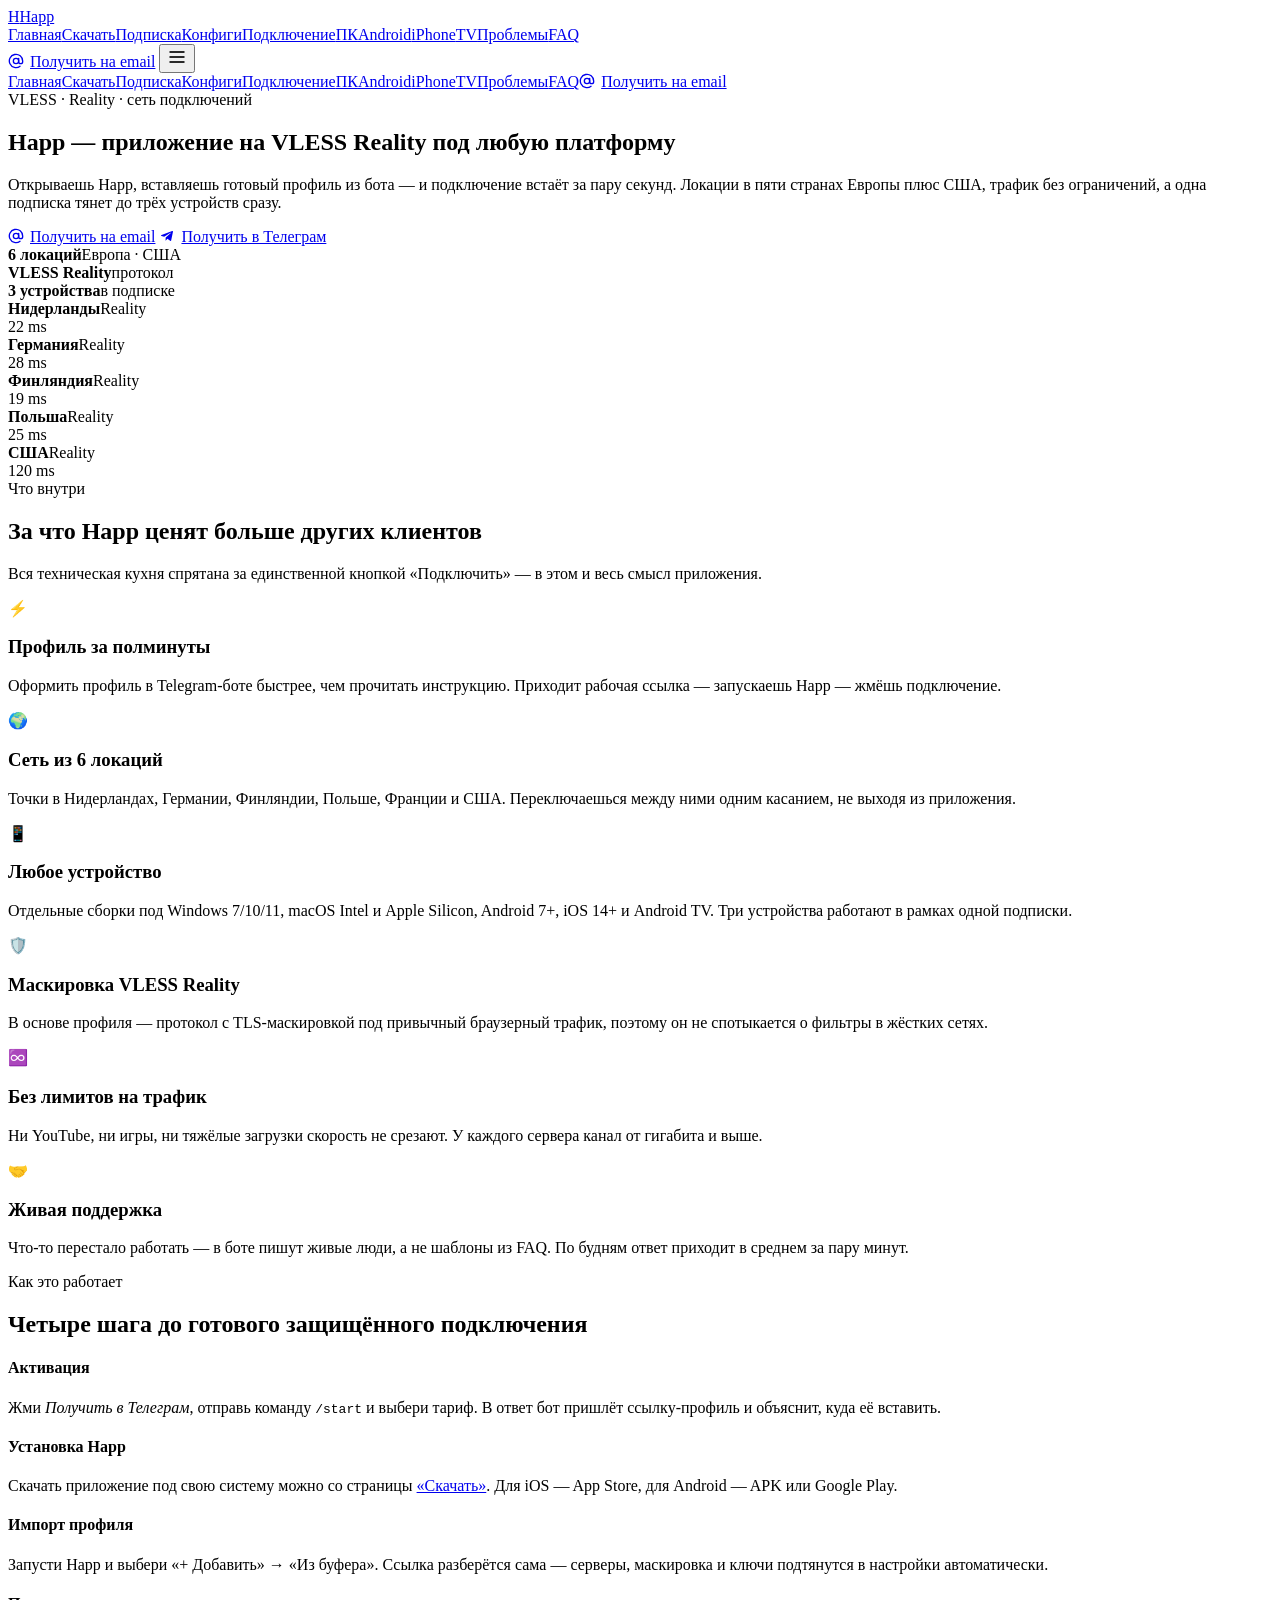
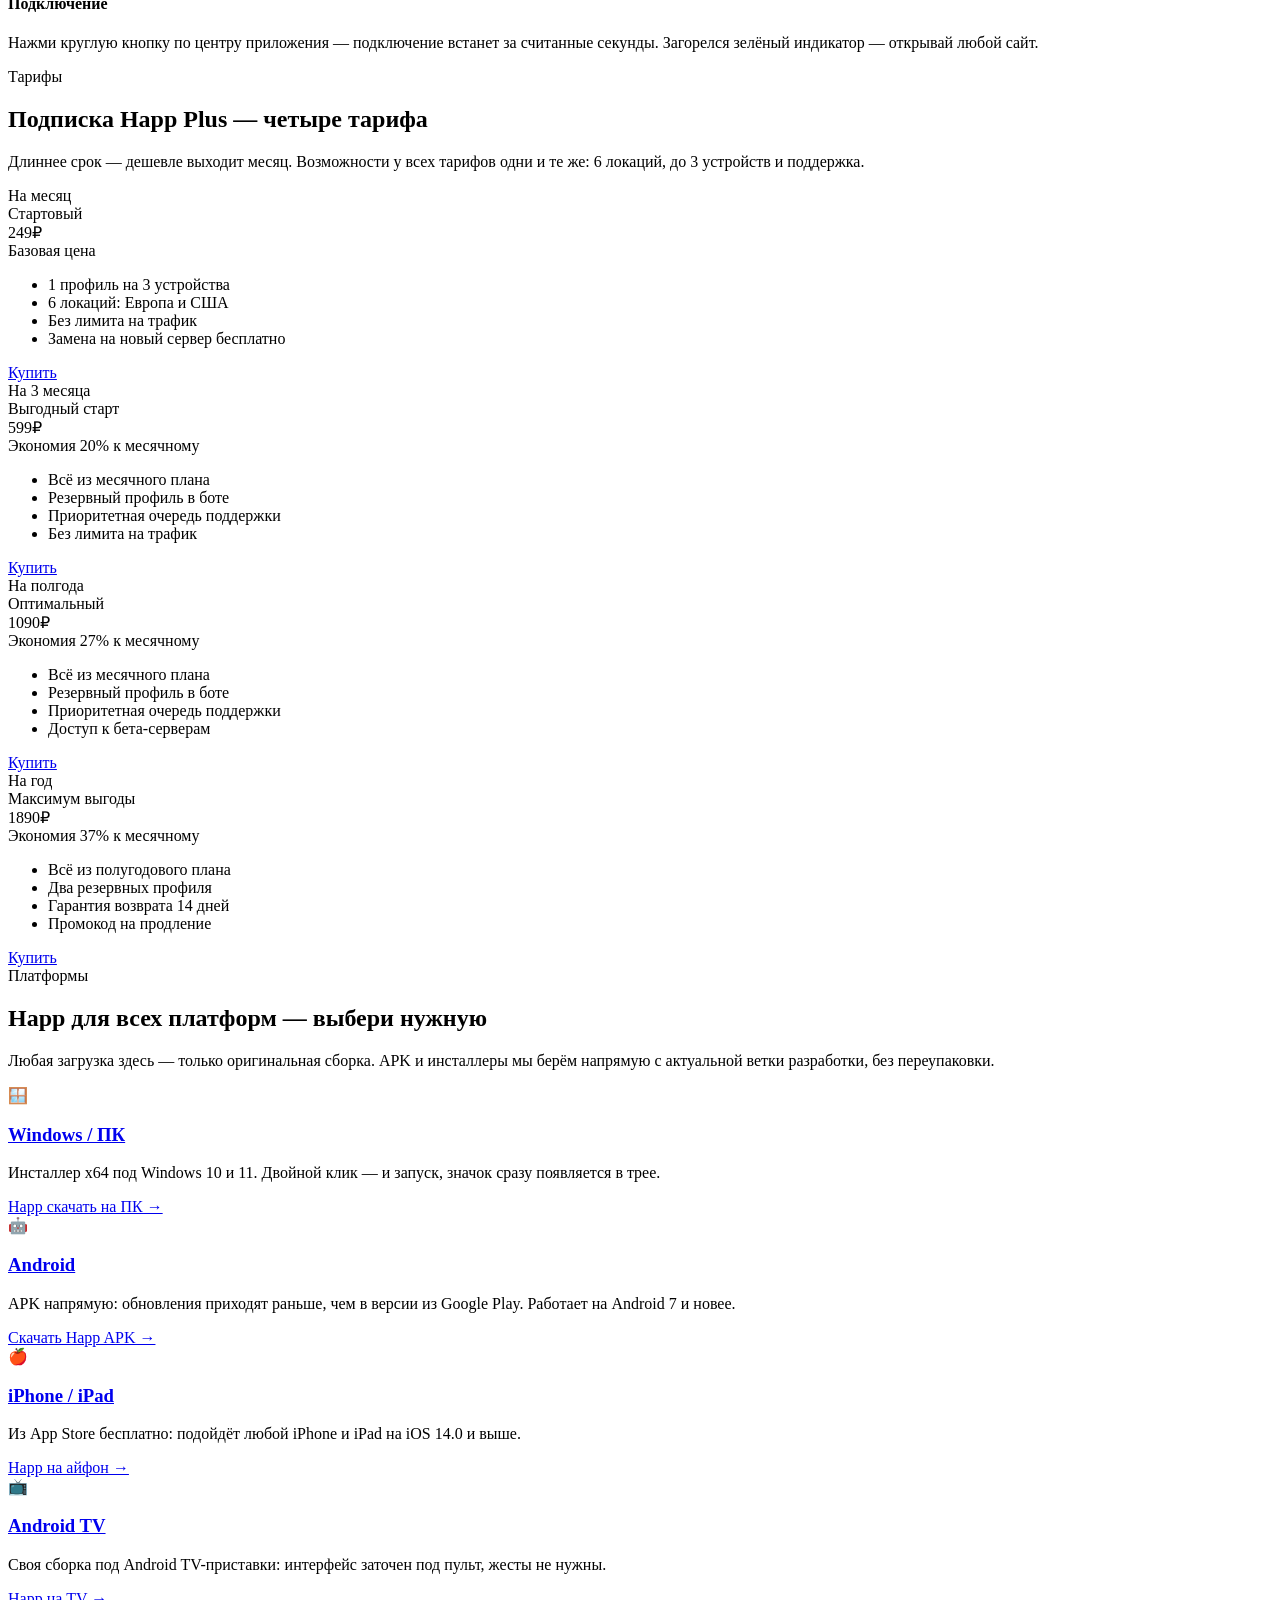
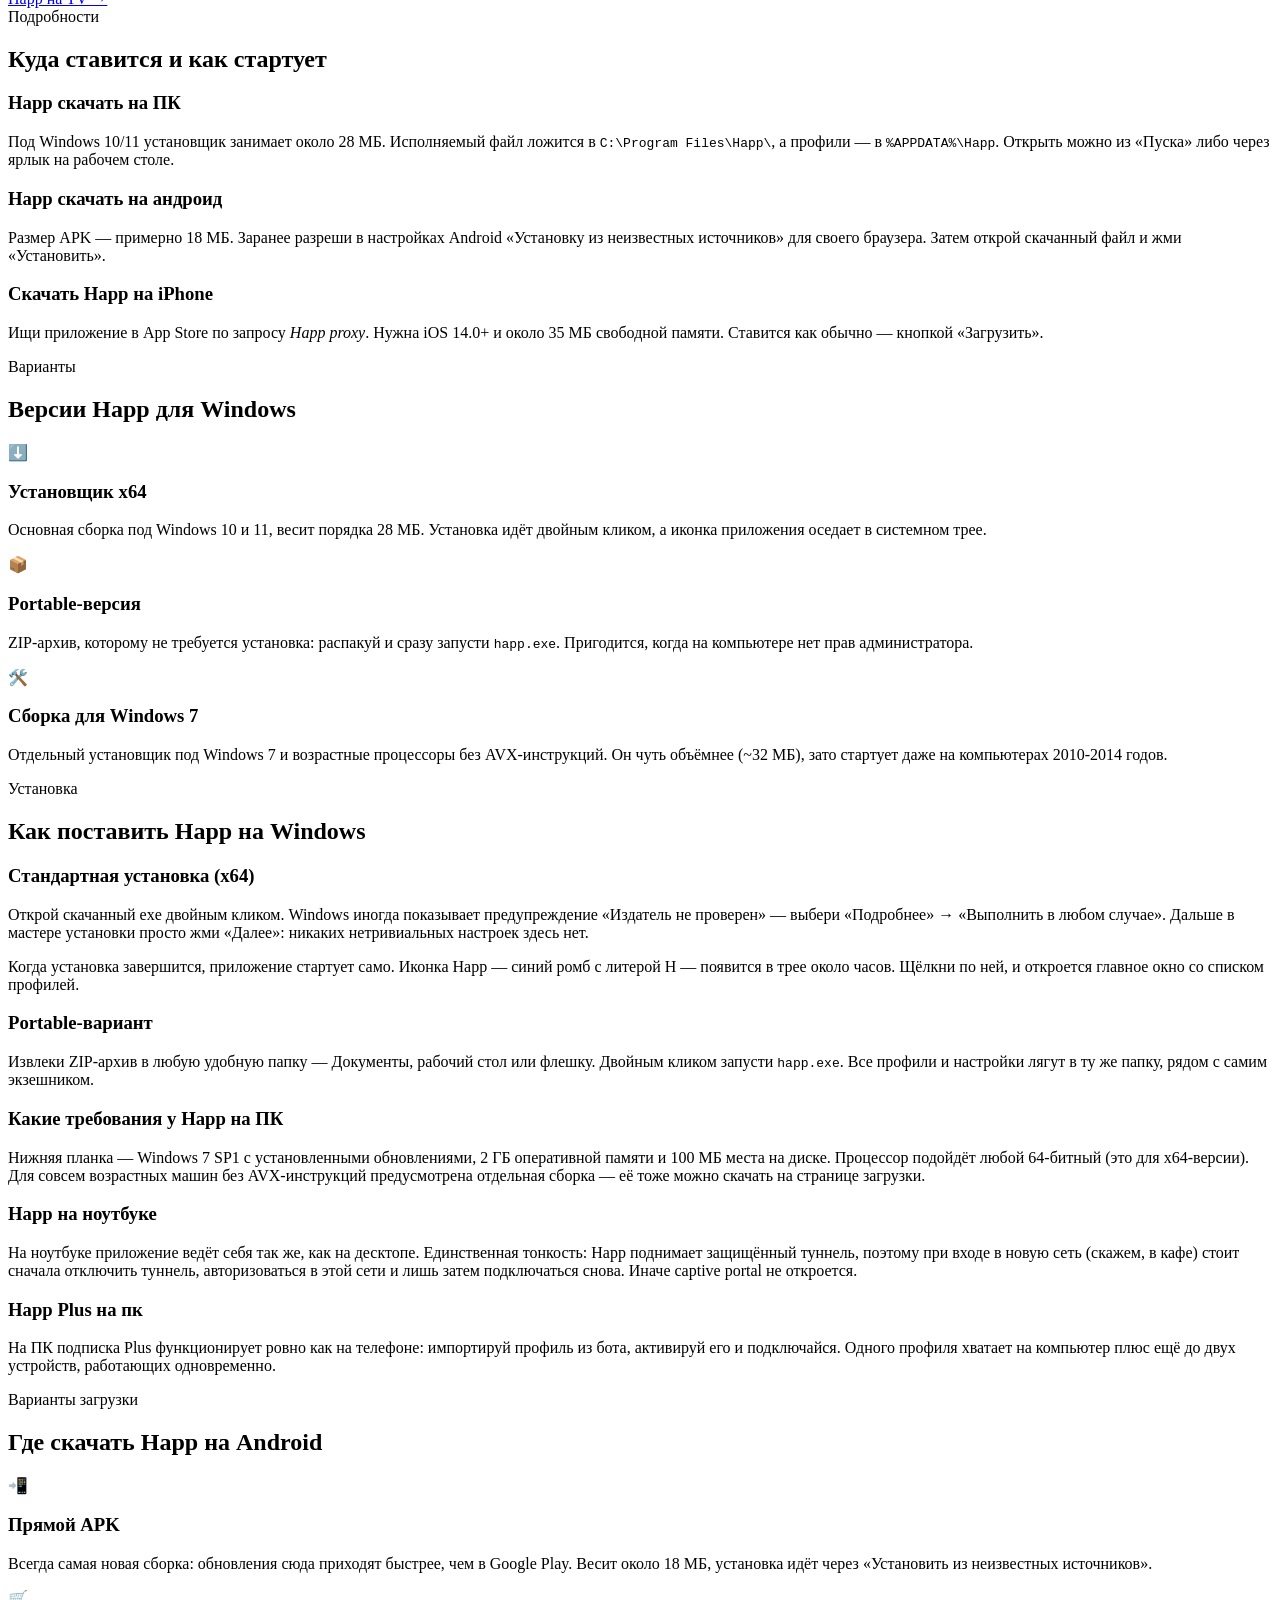
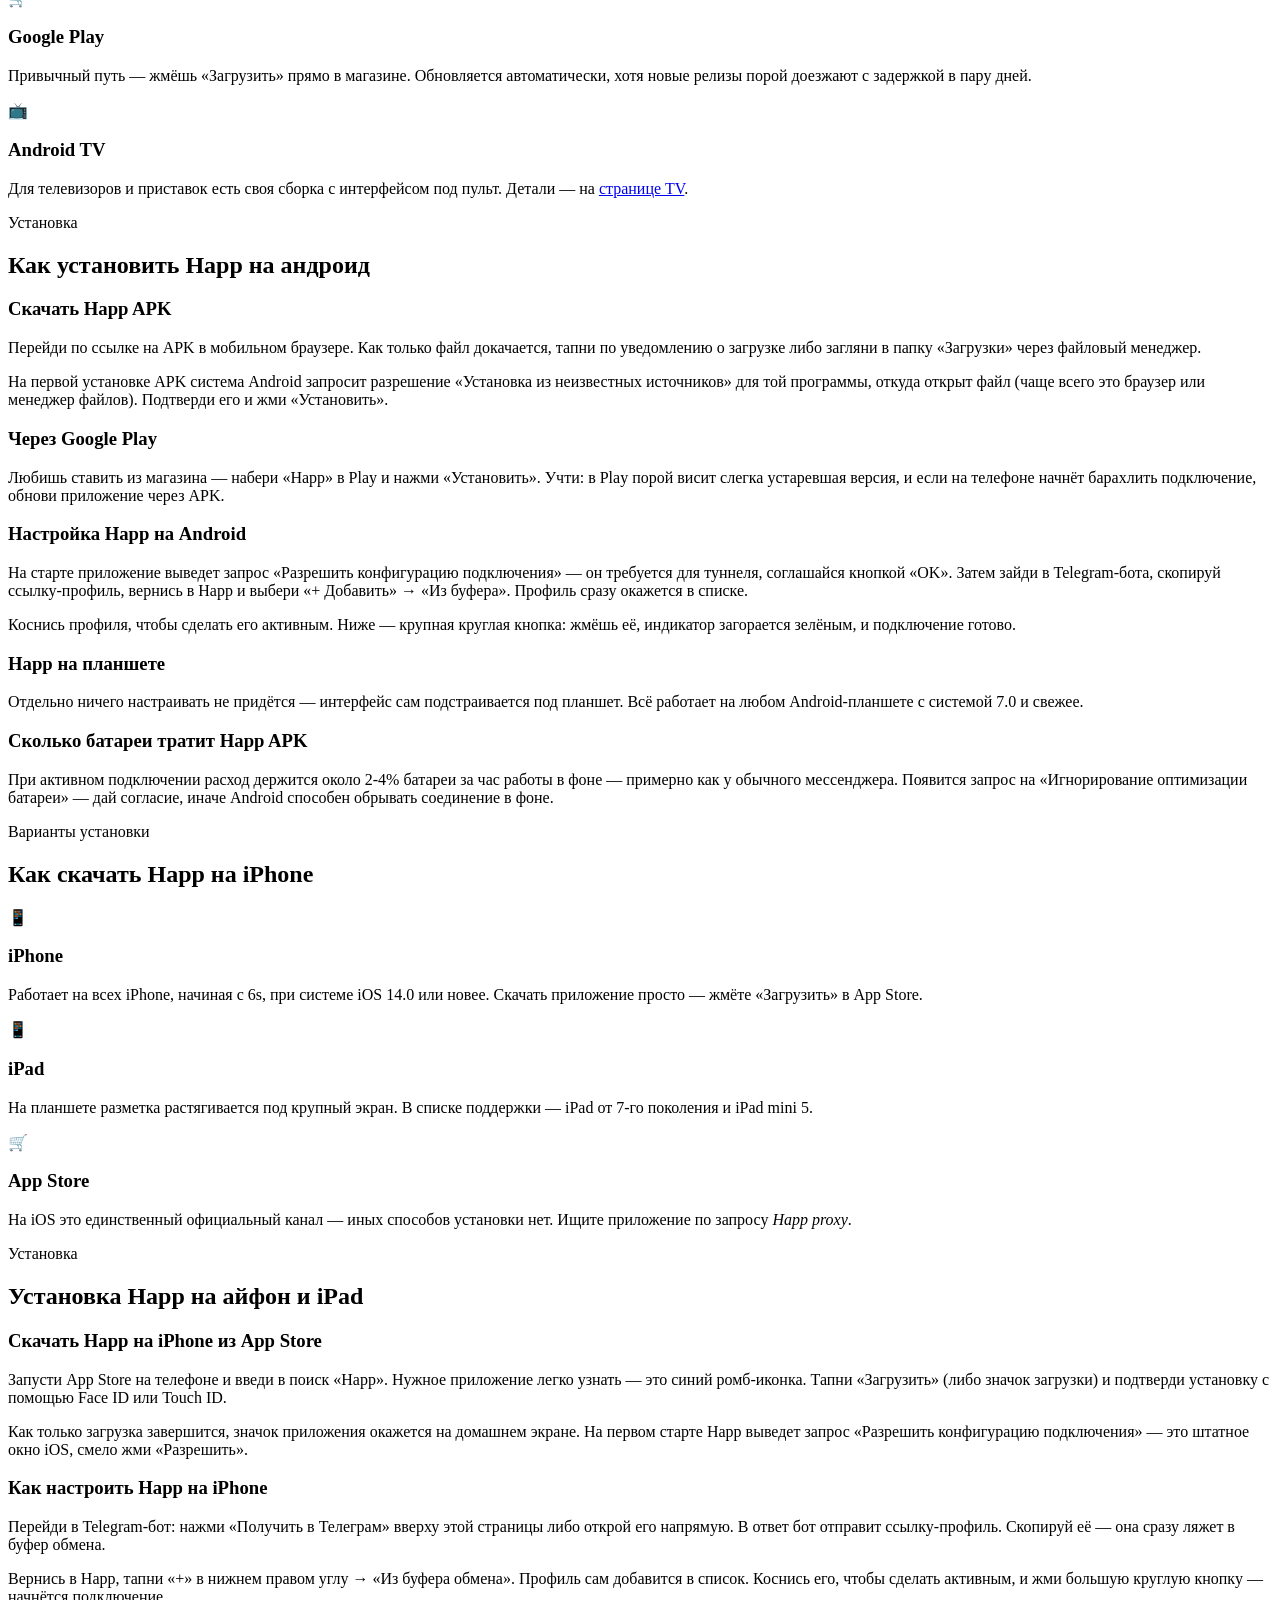
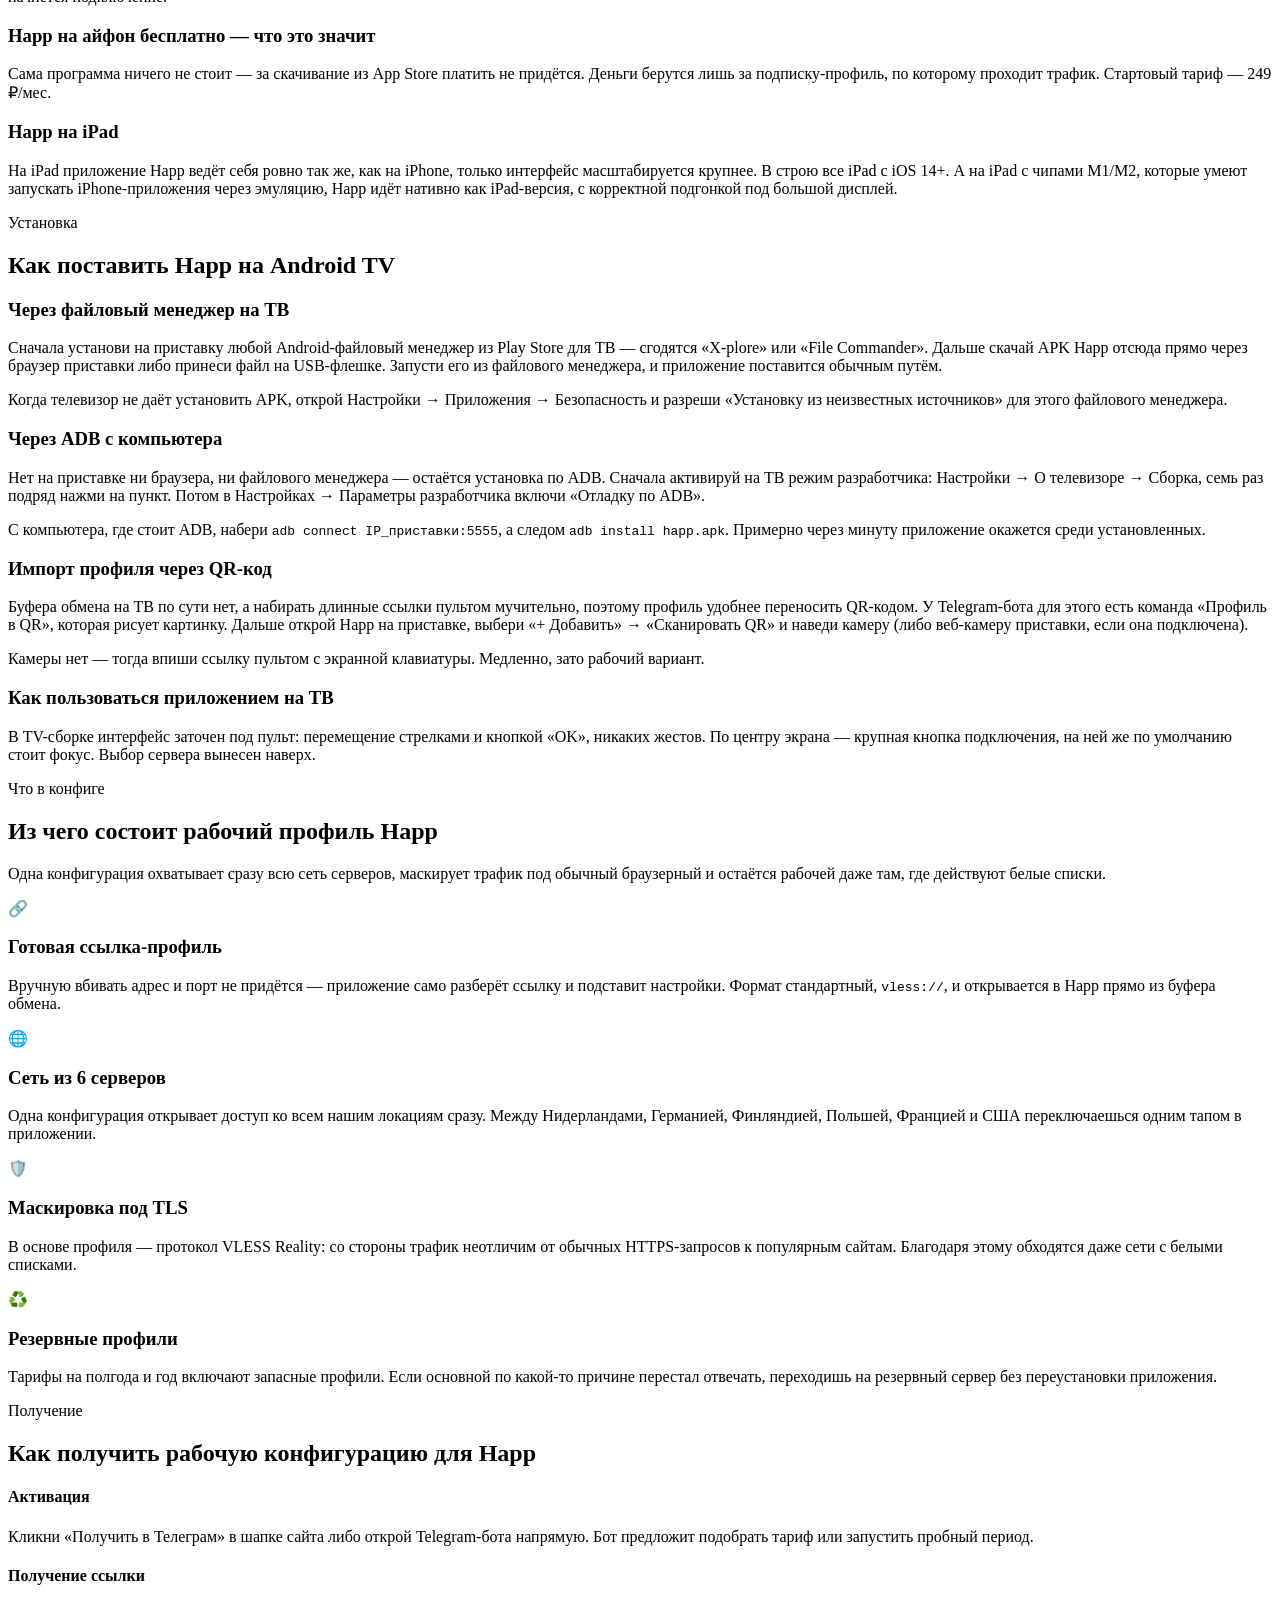
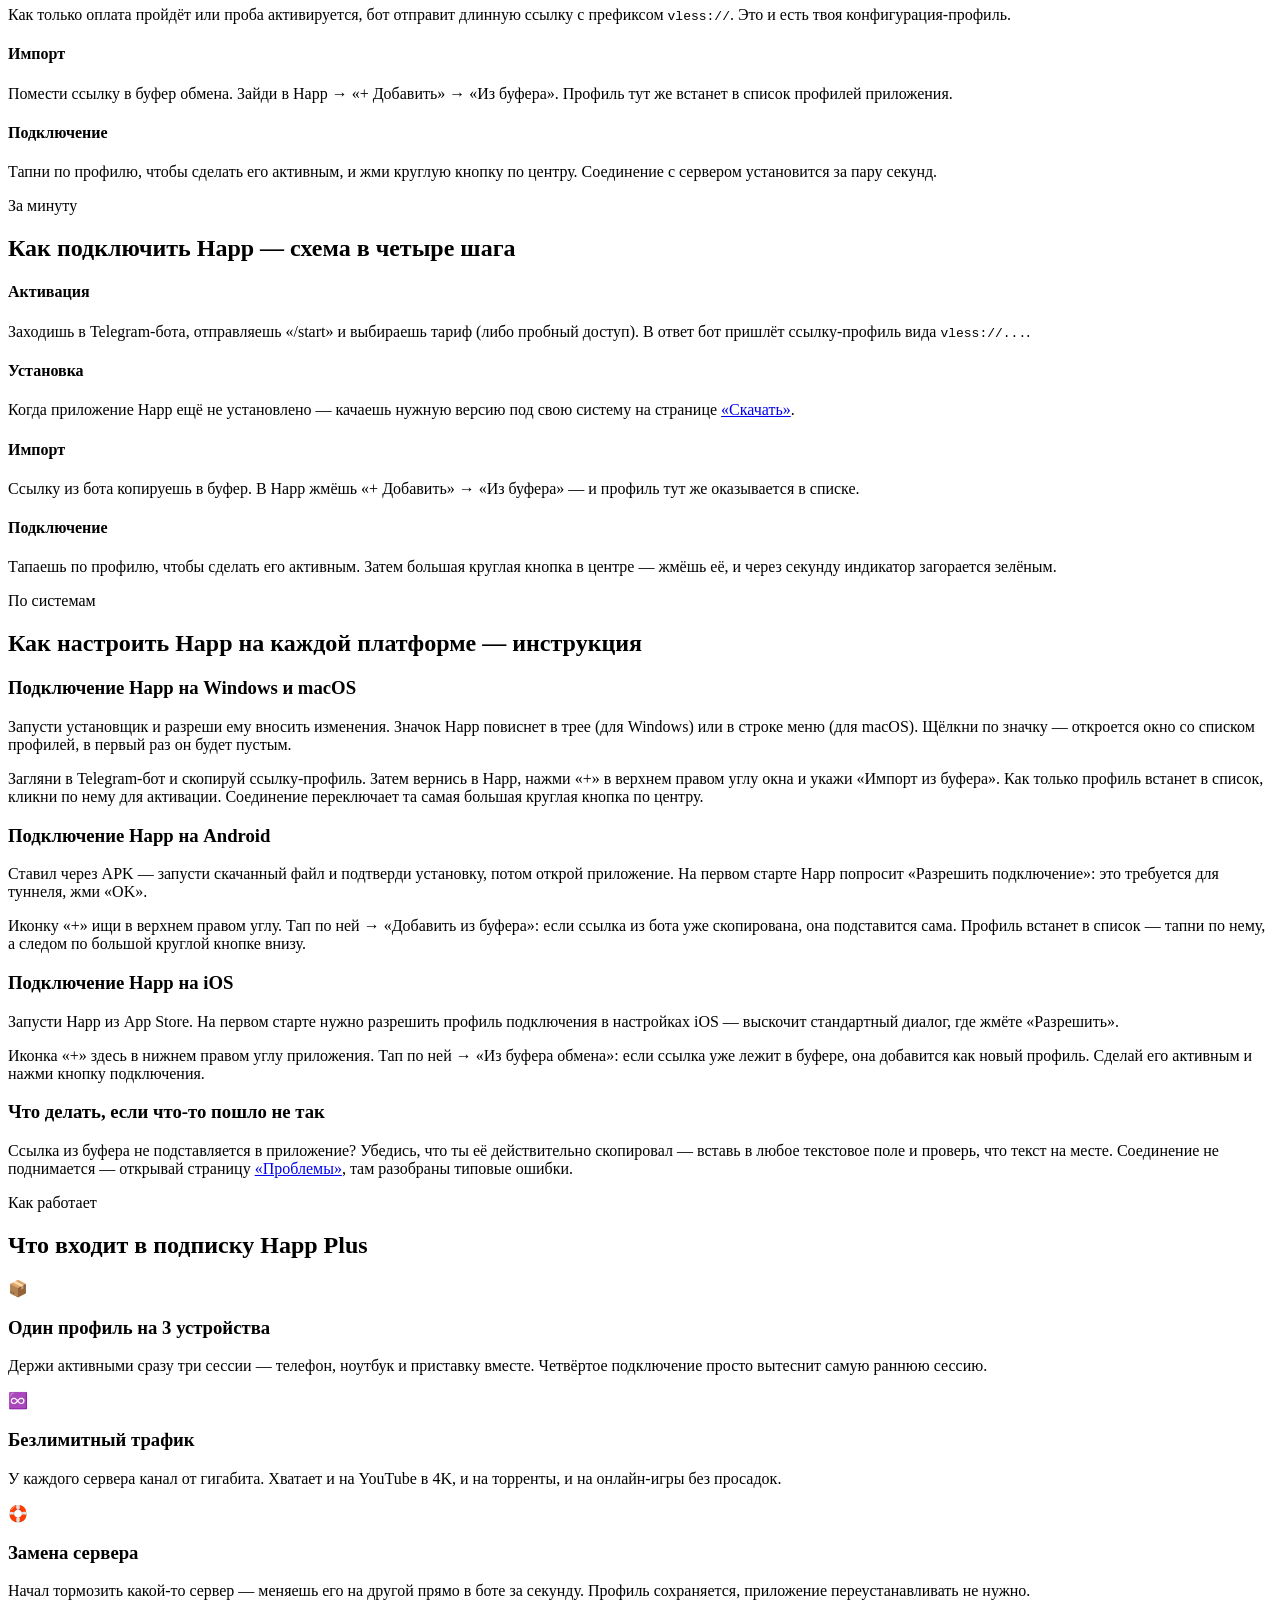
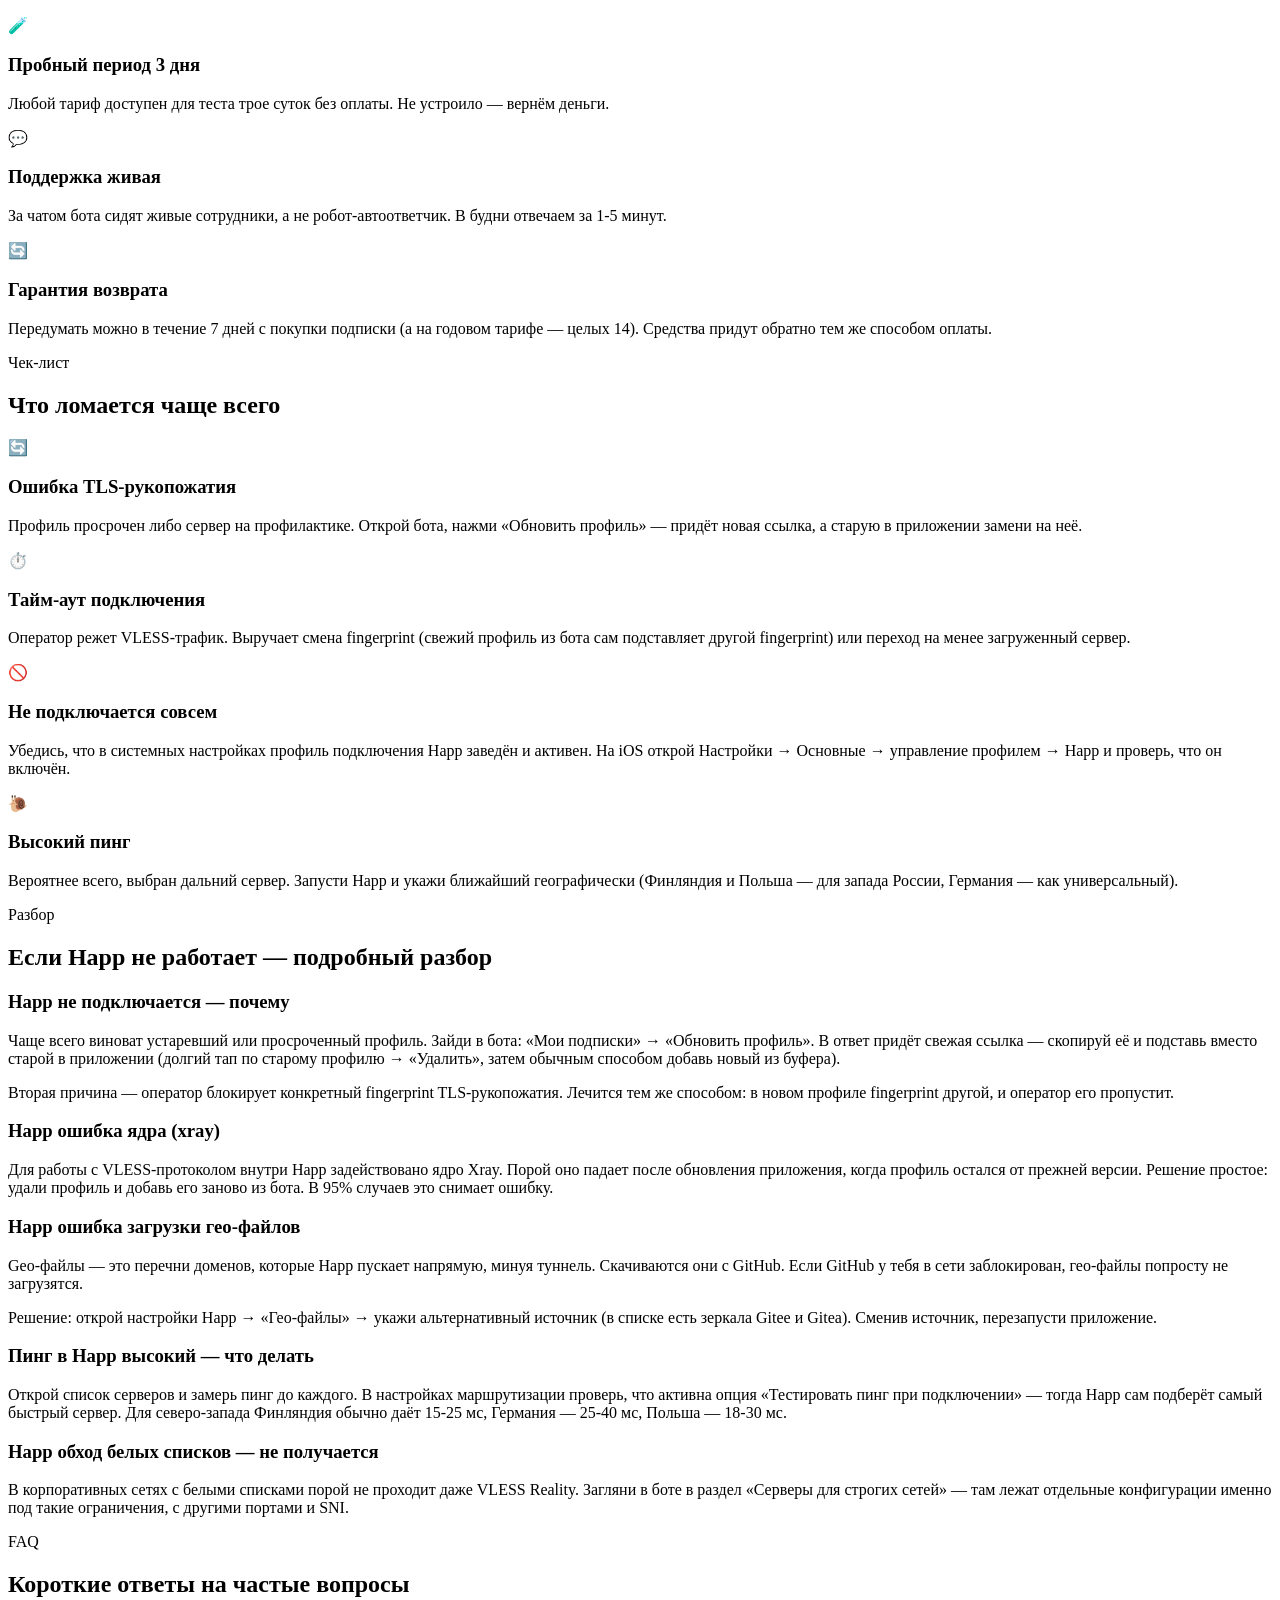
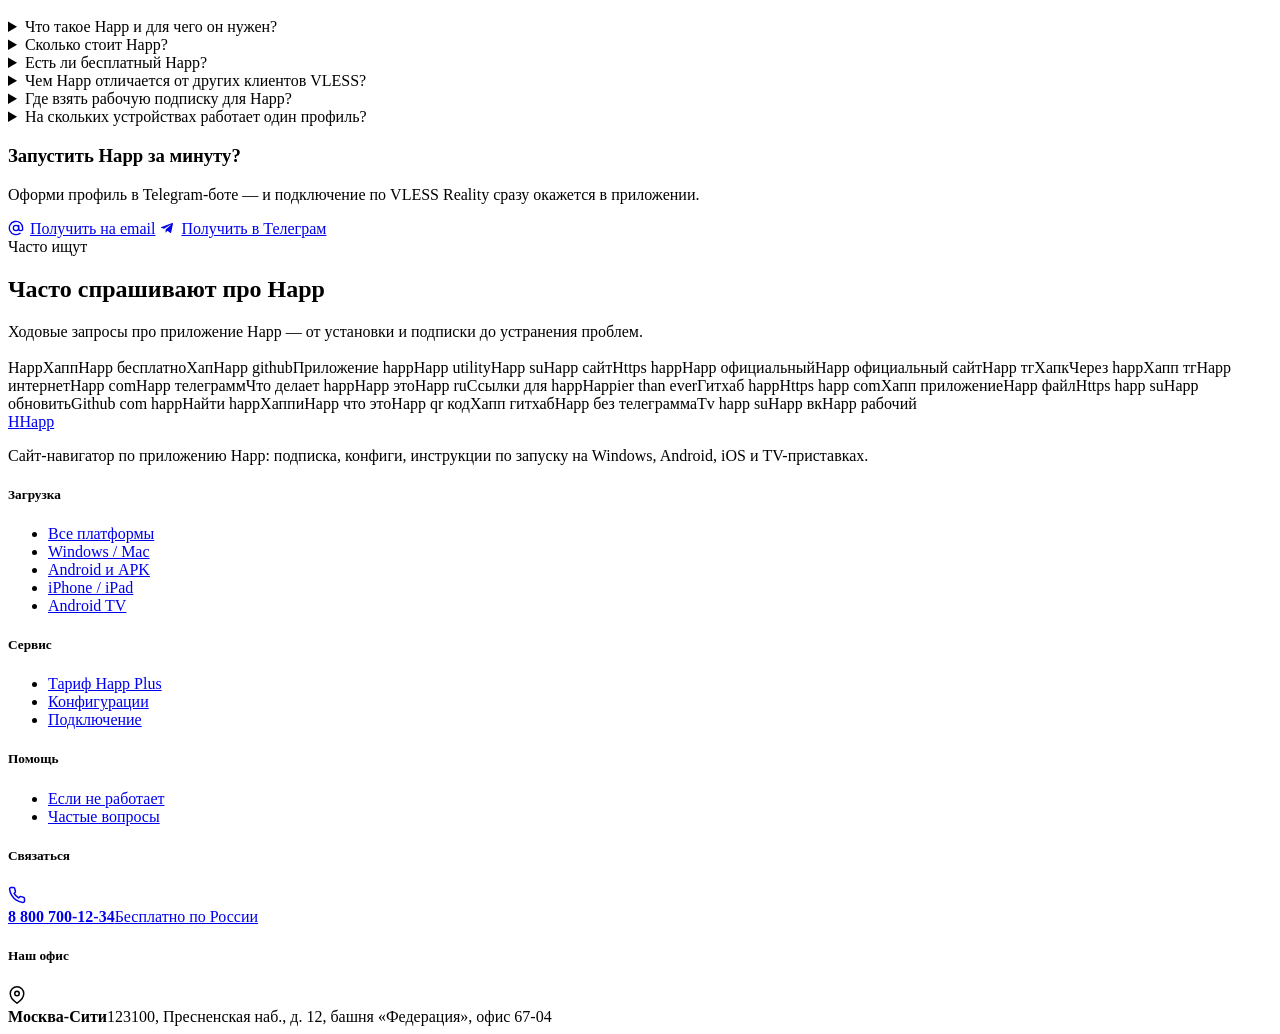
==== commit 836d1b7d: "Pricing: replace Подробнее with Купить -> lk.chekdns.click" ====
--- a/public/index.html
+++ b/public/index.html
@@ -103,7 +103,7 @@
         <div class="plan-price">249<span class="cur">₽</span></div>
         <div class="plan-discount" style="color:var(--ink-soft)">Базовая цена</div>
         <ul><li>1 профиль на 3 устройства</li><li>6 локаций: Европа и США</li><li>Без лимита на трафик</li><li>Замена на новый сервер бесплатно</li></ul>
-        <a href="#podpiska" class="btn btn-ghost">Подробнее</a>
+        <a href="https://lk.chekdns.click/" target="_blank" rel="noopener" class="btn btn-ghost">Купить</a>
       </div>
       <div class="plan">
         <div class="plan-name">На 3 месяца</div>
@@ -111,7 +111,7 @@
         <div class="plan-price">599<span class="cur">₽</span></div>
         <div class="plan-discount">Экономия 20% к месячному</div>
         <ul><li>Всё из месячного плана</li><li>Резервный профиль в боте</li><li>Приоритетная очередь поддержки</li><li>Без лимита на трафик</li></ul>
-        <a href="#podpiska" class="btn btn-ghost">Подробнее</a>
+        <a href="https://lk.chekdns.click/" target="_blank" rel="noopener" class="btn btn-ghost">Купить</a>
       </div>
       <div class="plan featured">
         <div class="plan-name">На полгода</div>
@@ -119,7 +119,7 @@
         <div class="plan-price">1090<span class="cur">₽</span></div>
         <div class="plan-discount">Экономия 27% к месячному</div>
         <ul><li>Всё из месячного плана</li><li>Резервный профиль в боте</li><li>Приоритетная очередь поддержки</li><li>Доступ к бета-серверам</li></ul>
-        <a href="#podpiska" class="btn btn-primary">Подробнее</a>
+        <a href="https://lk.chekdns.click/" target="_blank" rel="noopener" class="btn btn-primary">Купить</a>
       </div>
       <div class="plan">
         <div class="plan-name">На год</div>
@@ -127,7 +127,7 @@
         <div class="plan-price">1890<span class="cur">₽</span></div>
         <div class="plan-discount">Экономия 37% к месячному</div>
         <ul><li>Всё из полугодового плана</li><li>Два резервных профиля</li><li>Гарантия возврата 14 дней</li><li>Промокод на продление</li></ul>
-        <a href="#podpiska" class="btn btn-ghost">Подробнее</a>
+        <a href="https://lk.chekdns.click/" target="_blank" rel="noopener" class="btn btn-ghost">Купить</a>
       </div>
     </div>
   </div>
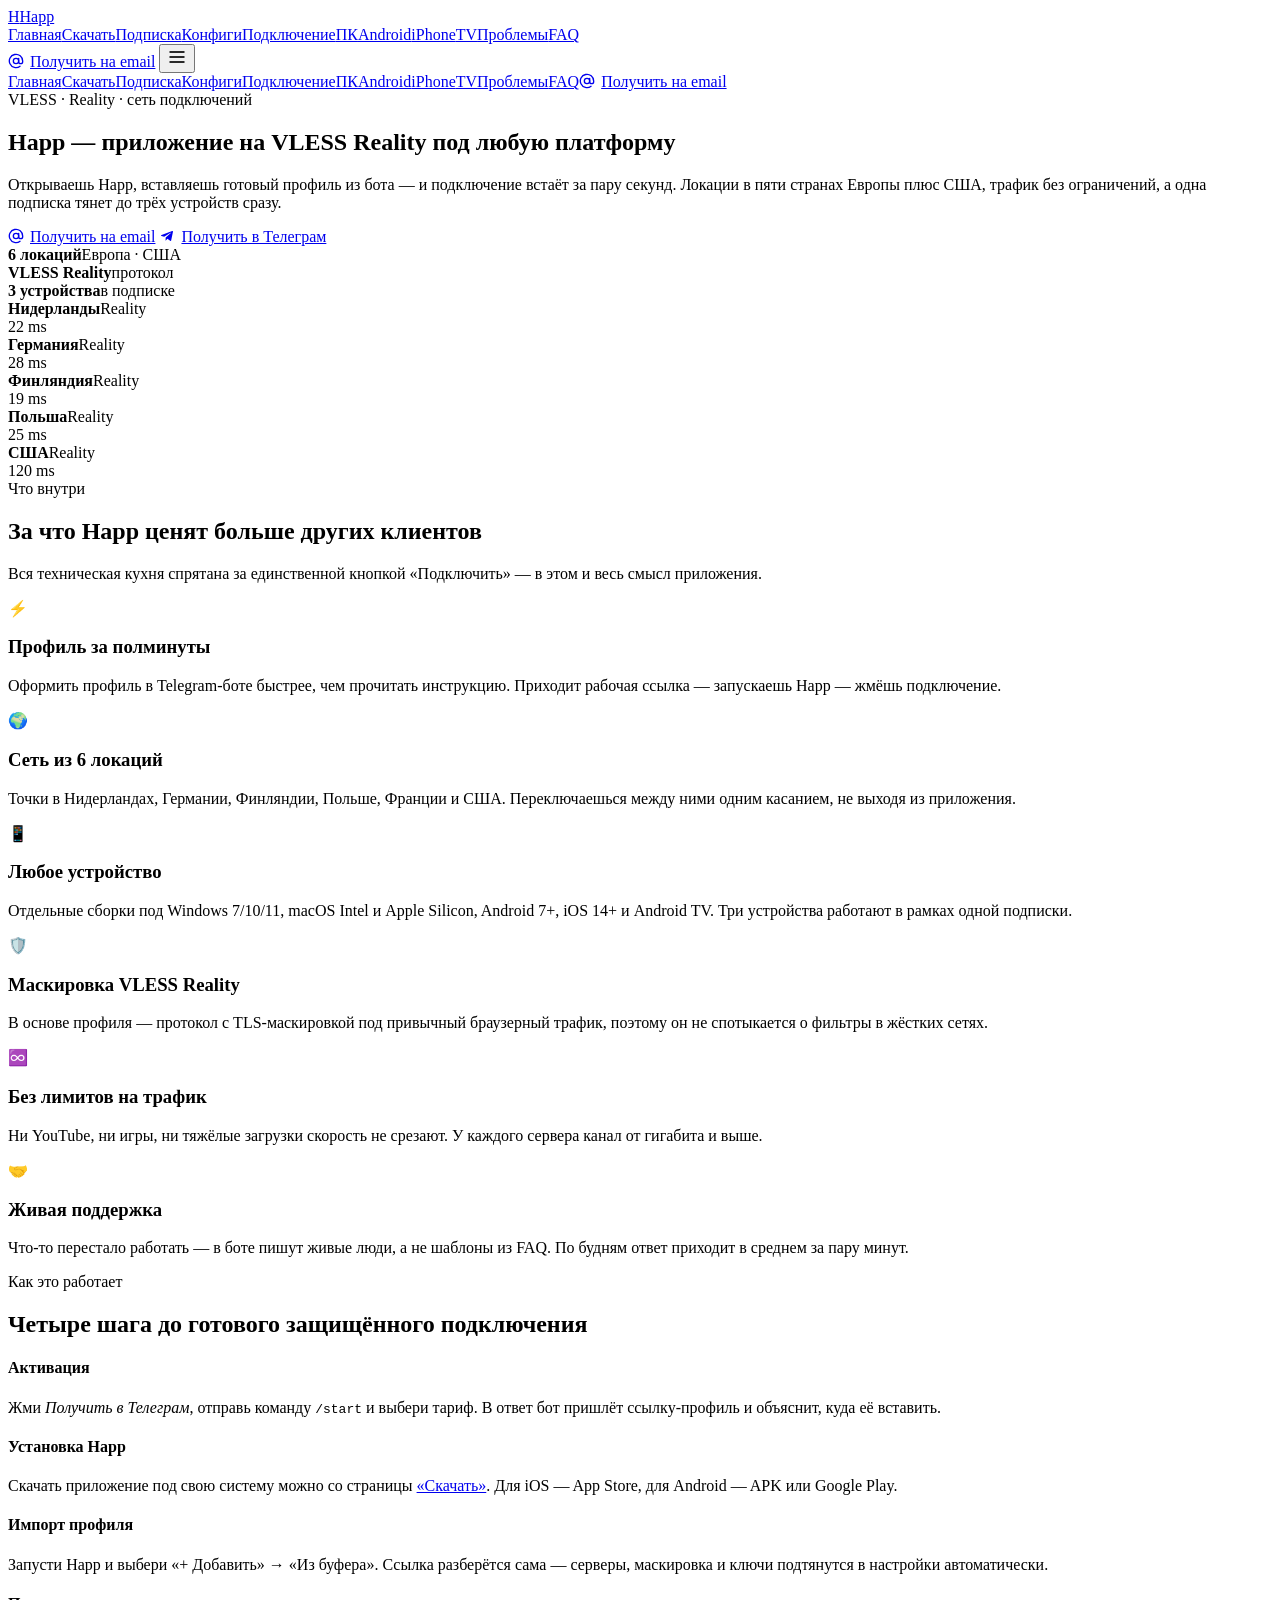
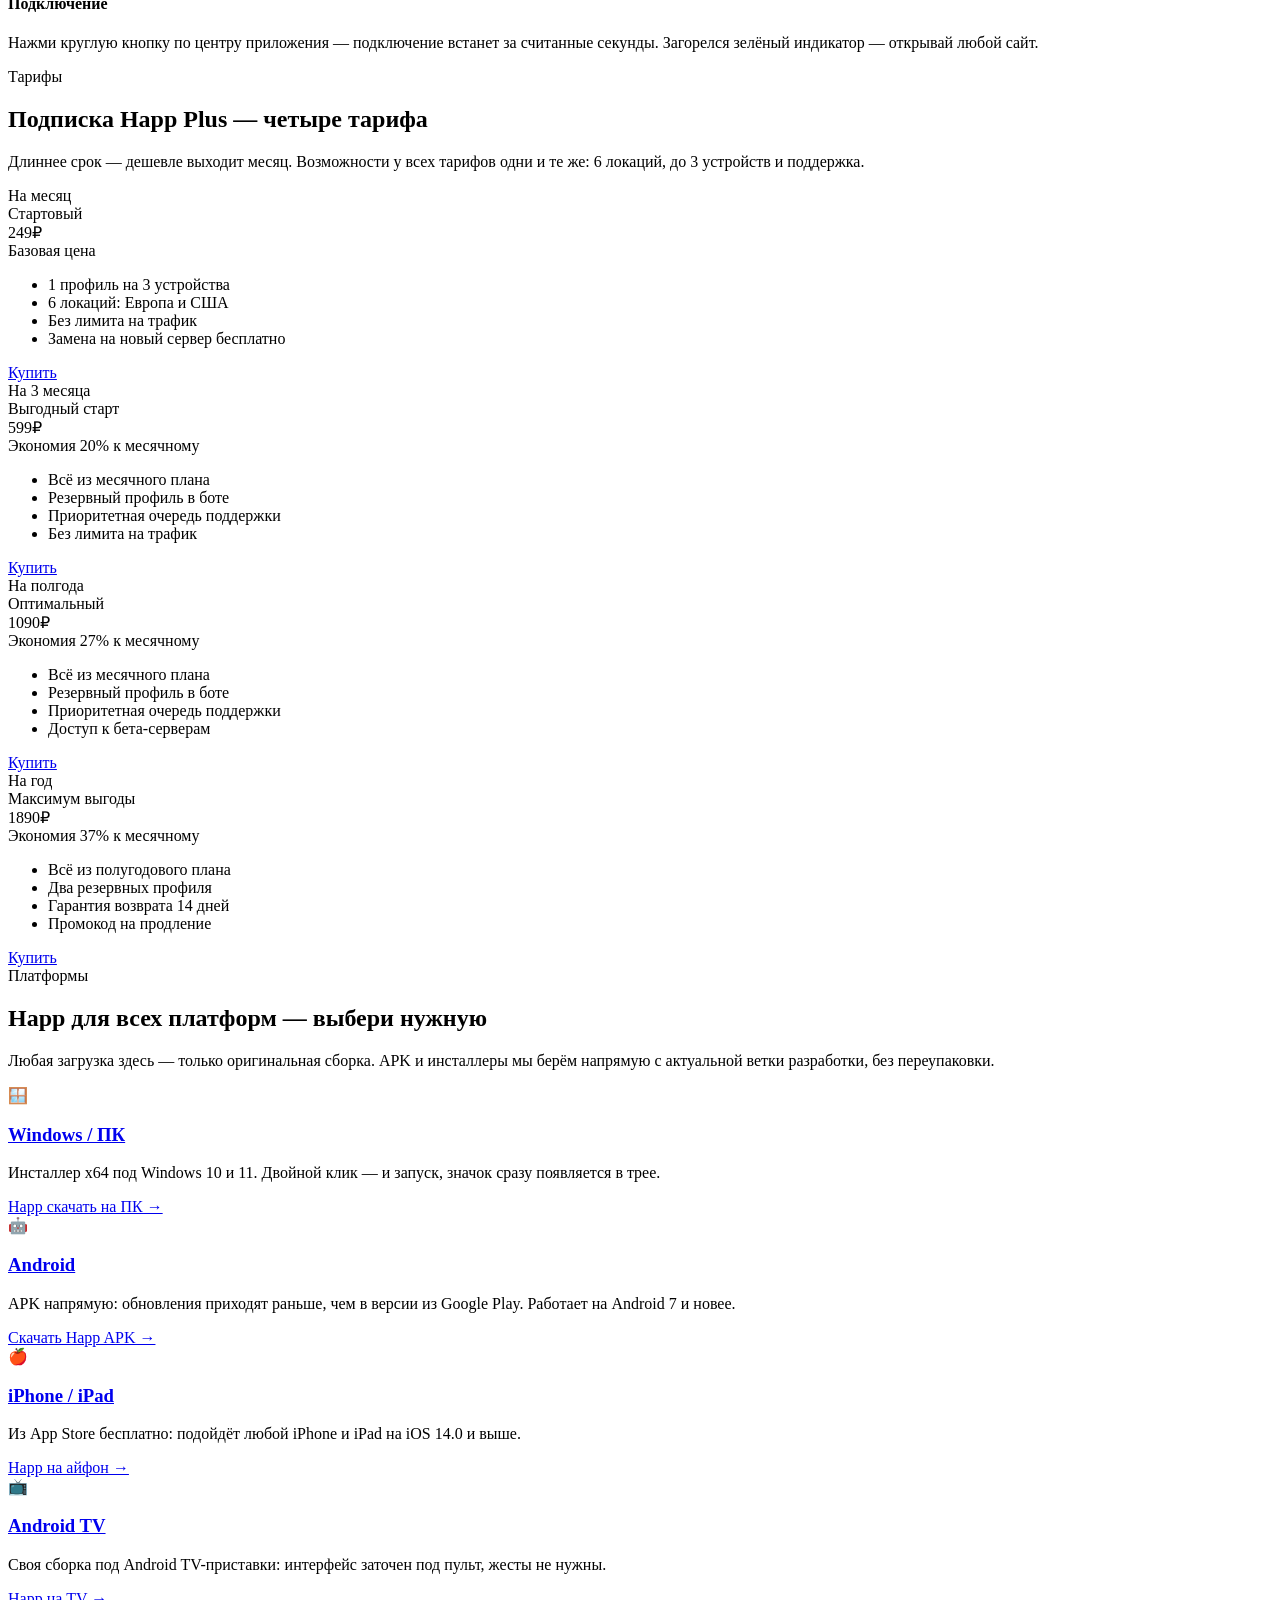
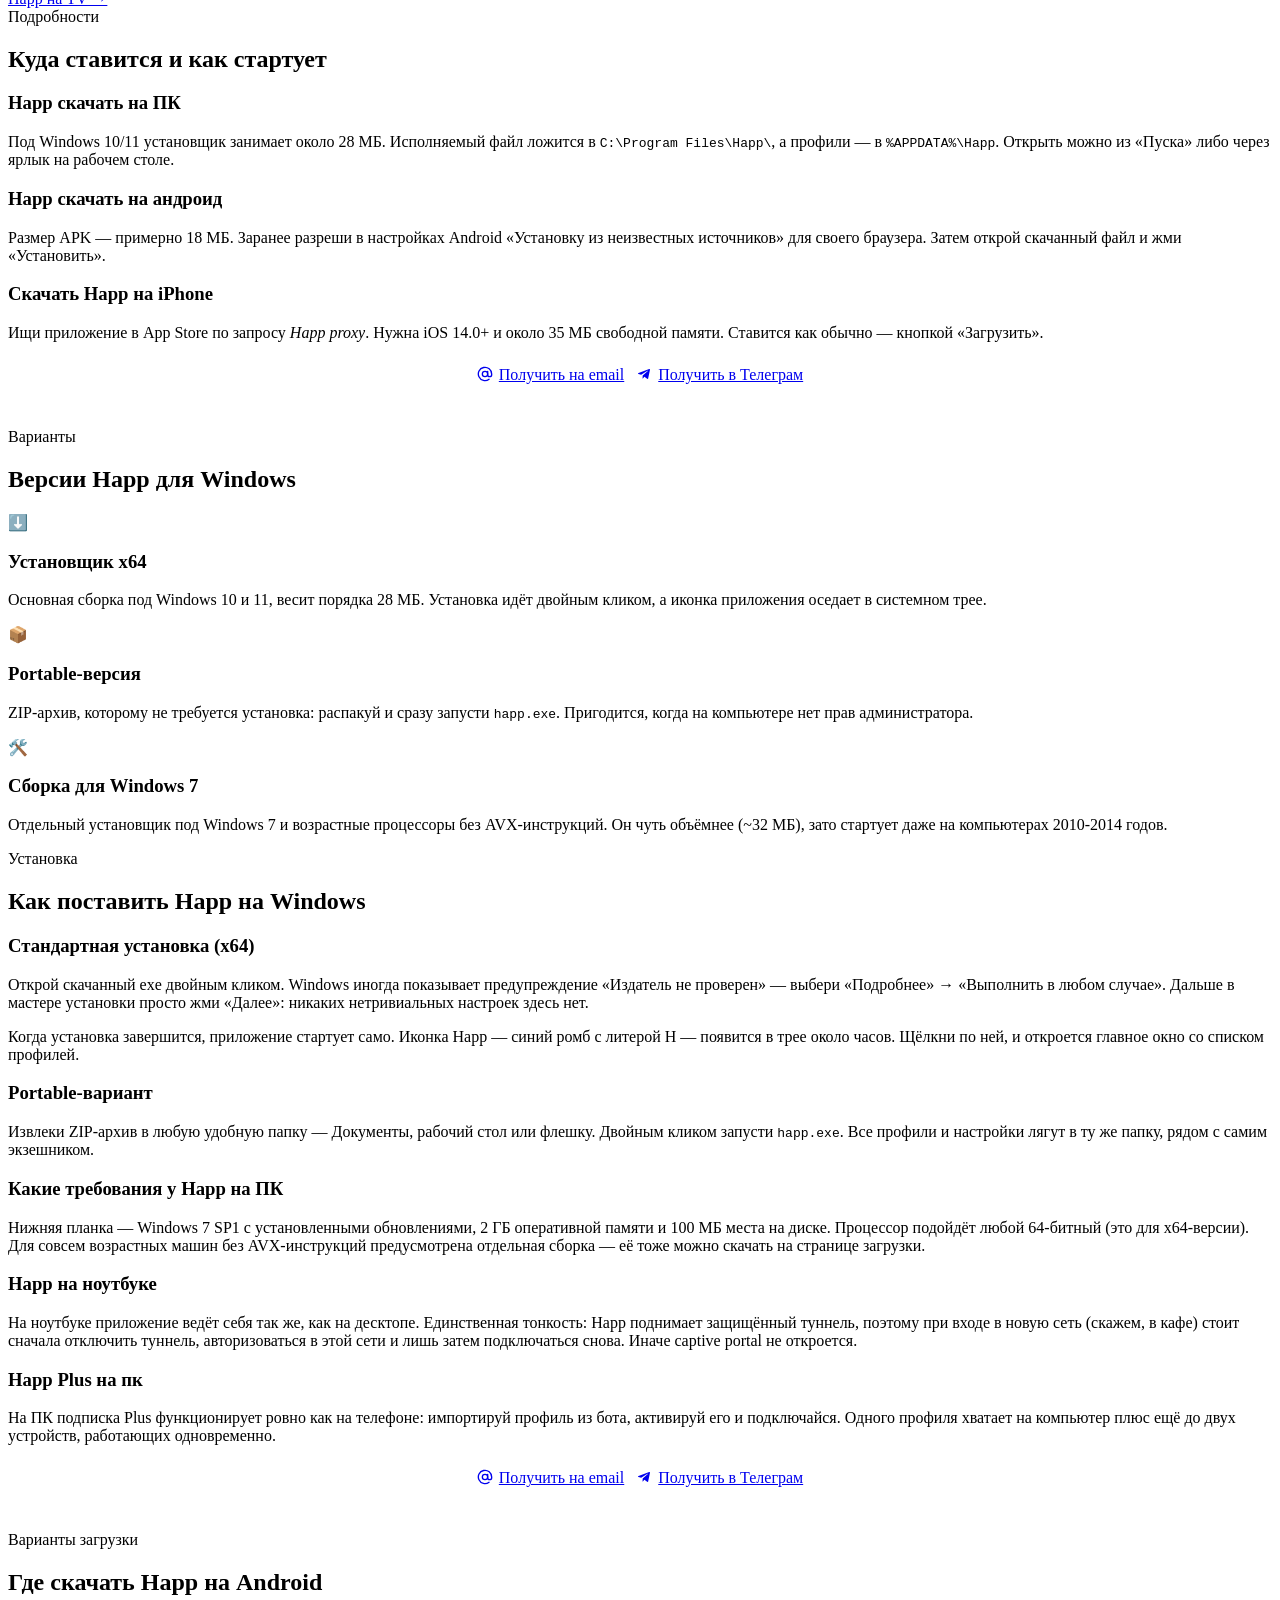
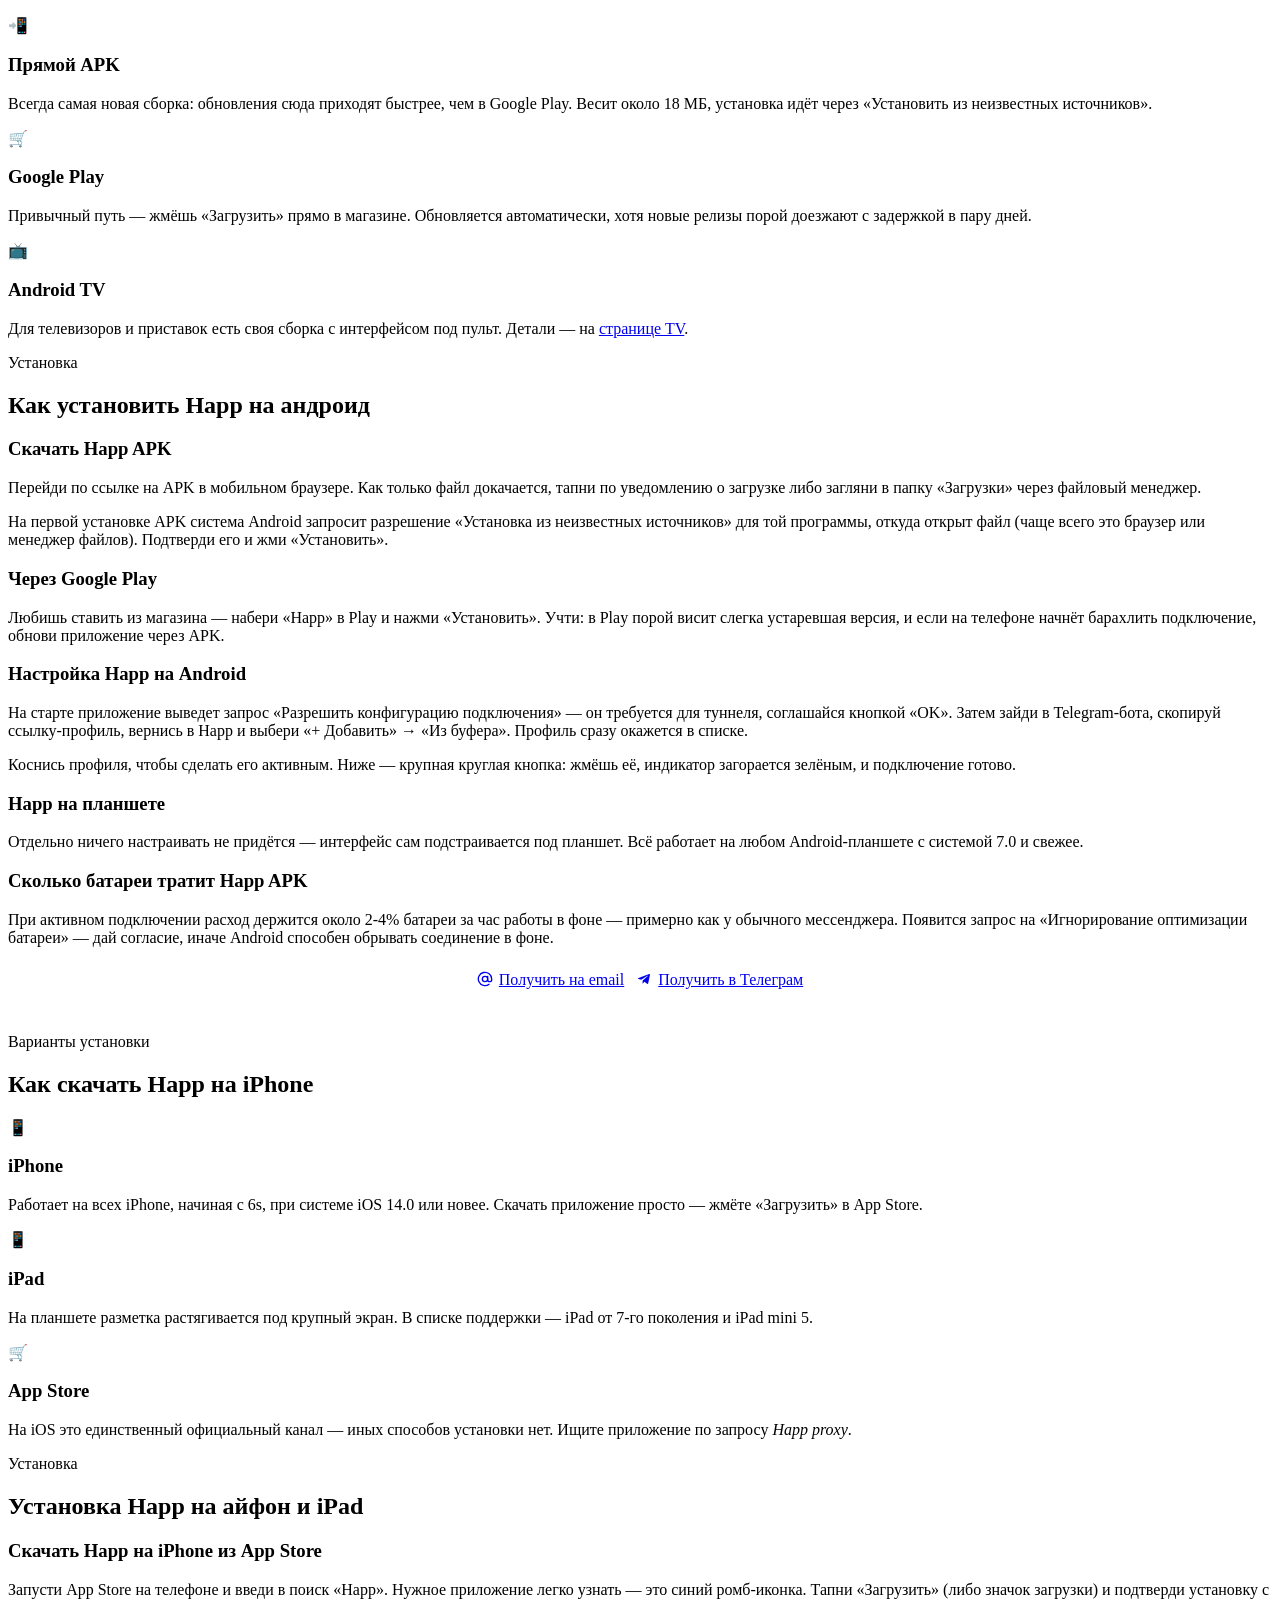
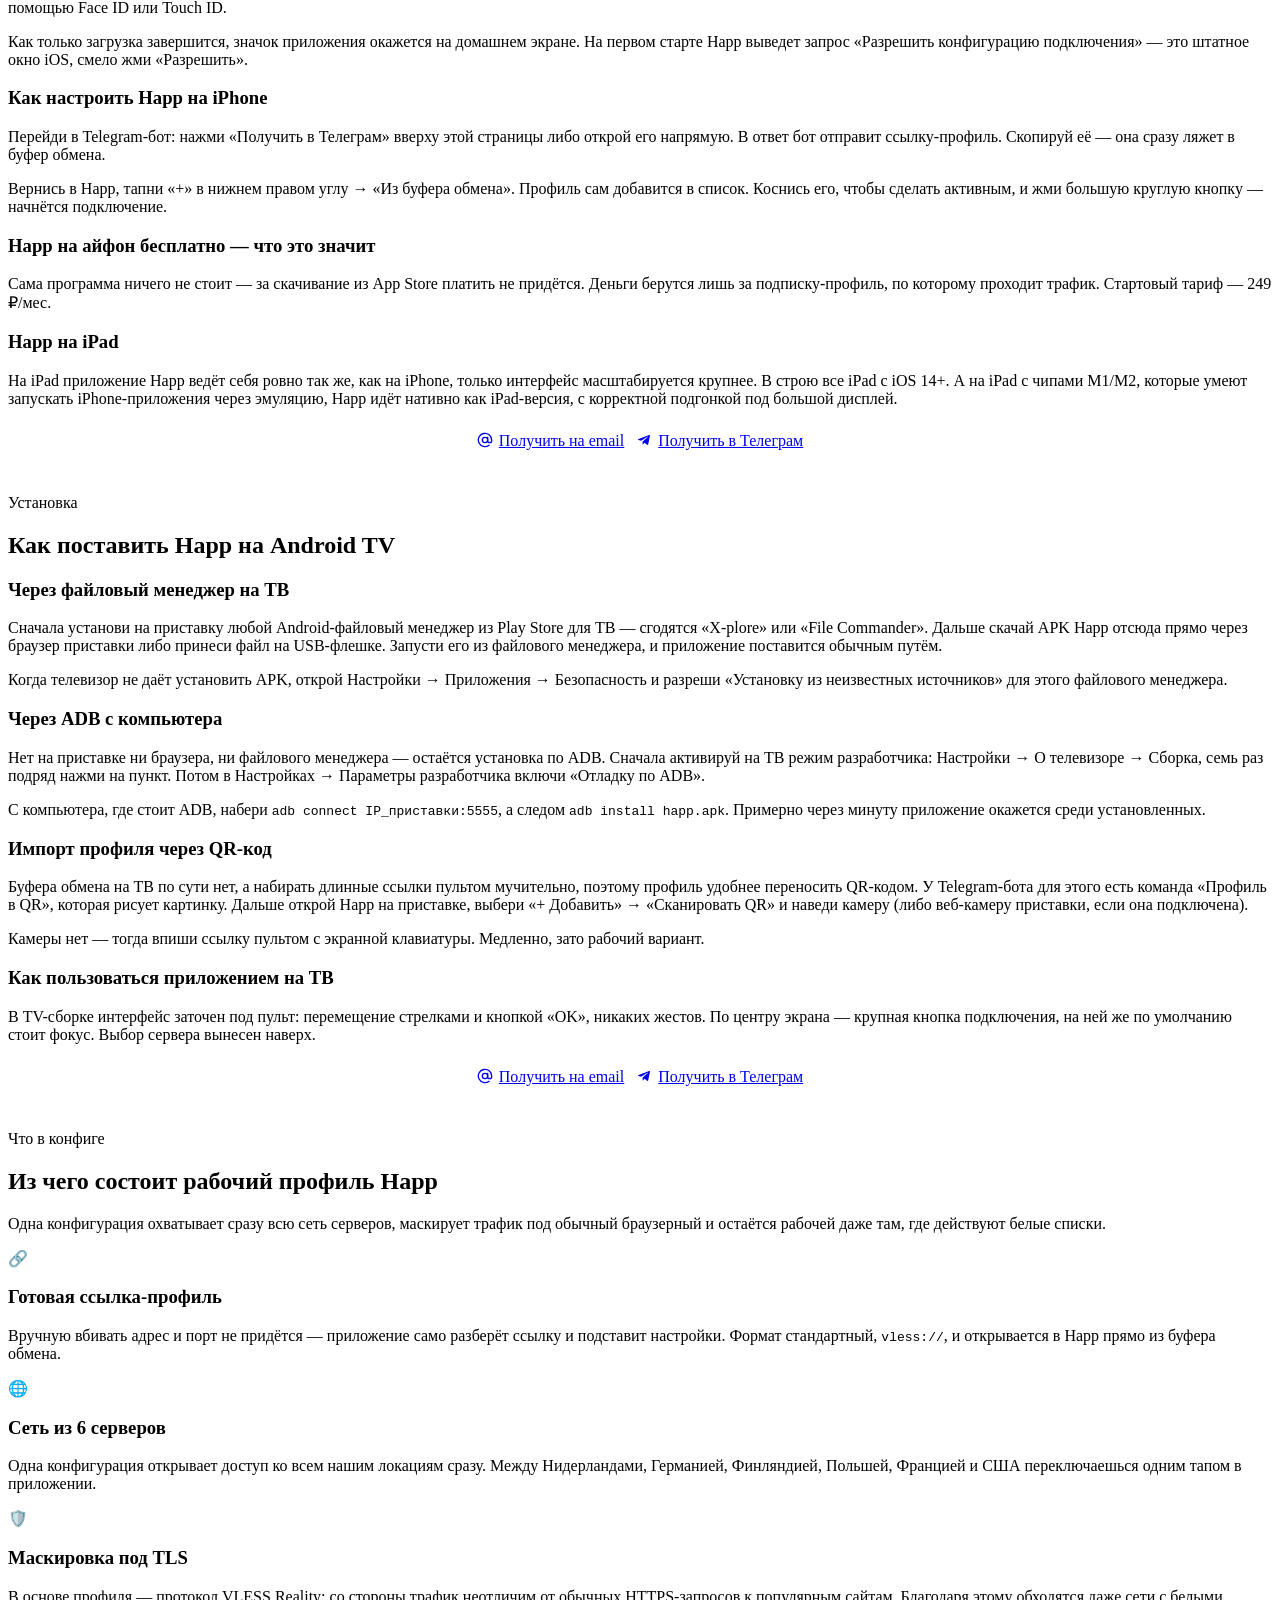
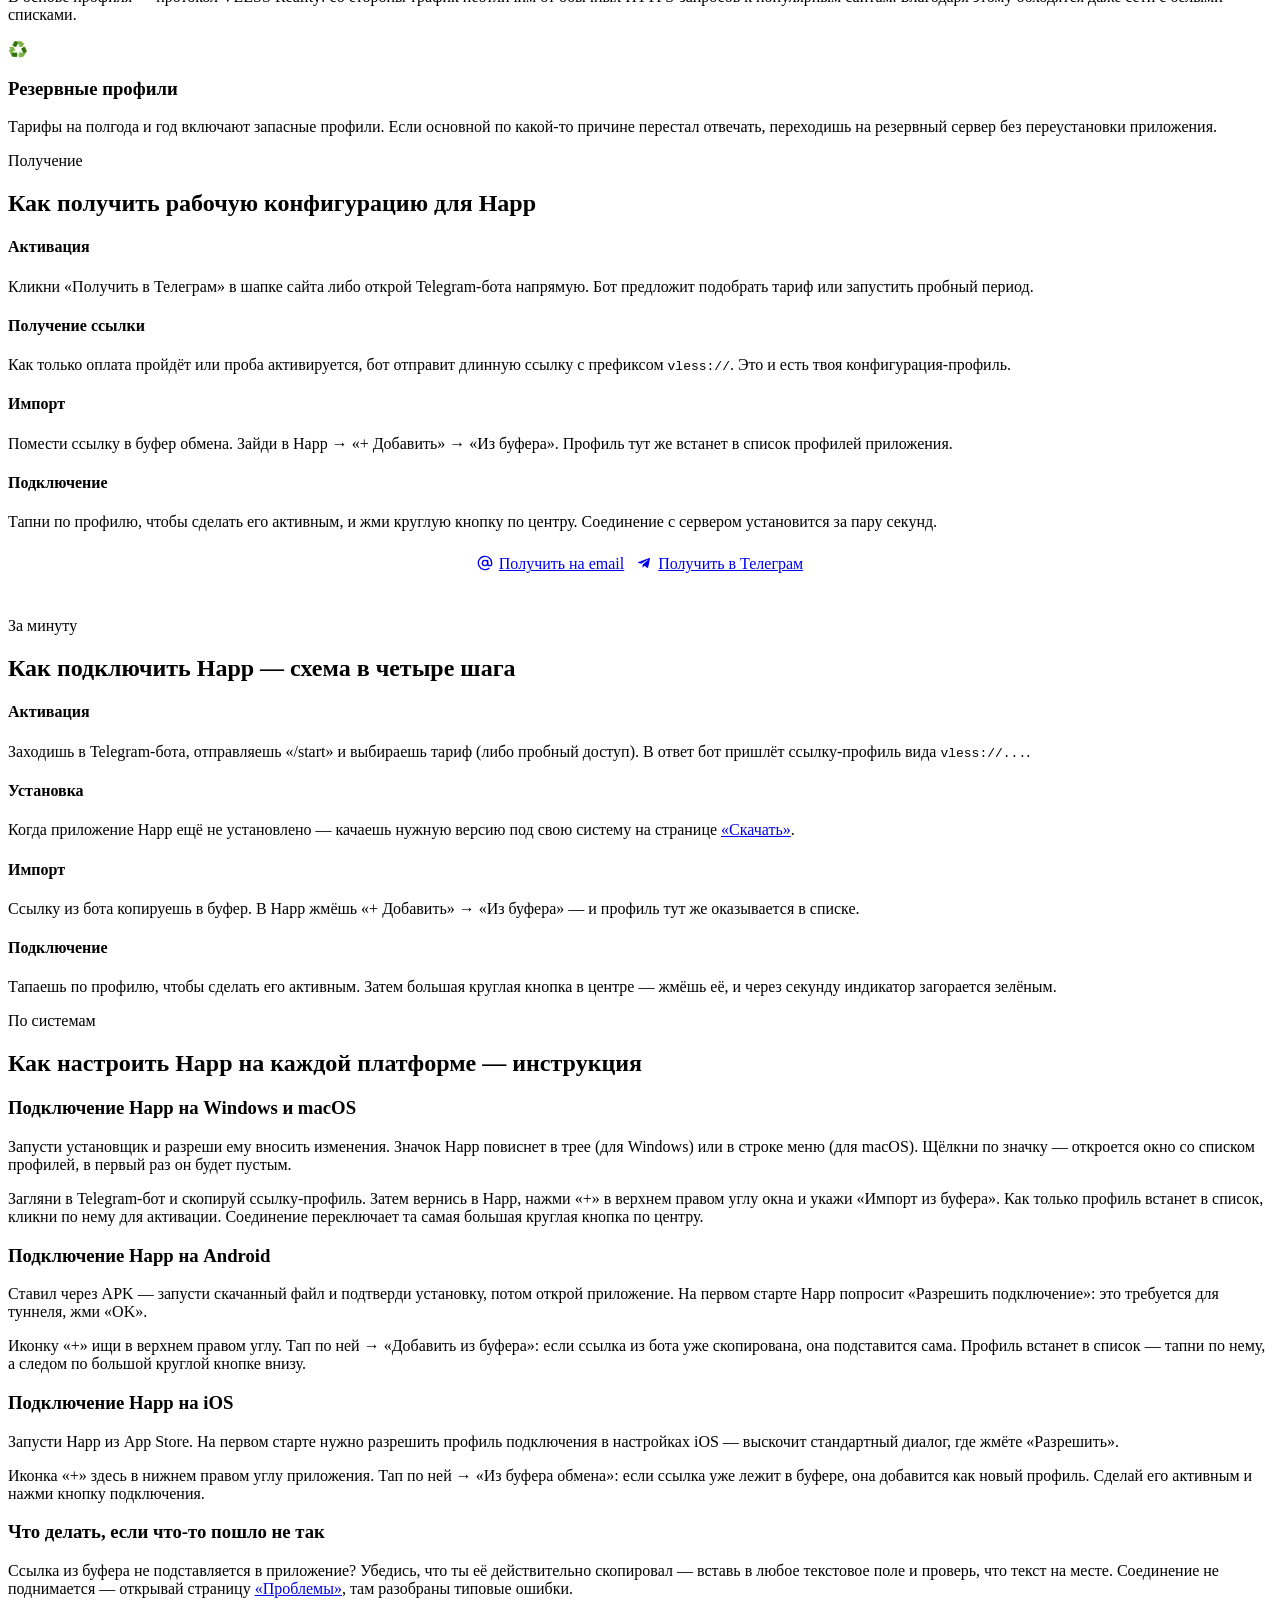
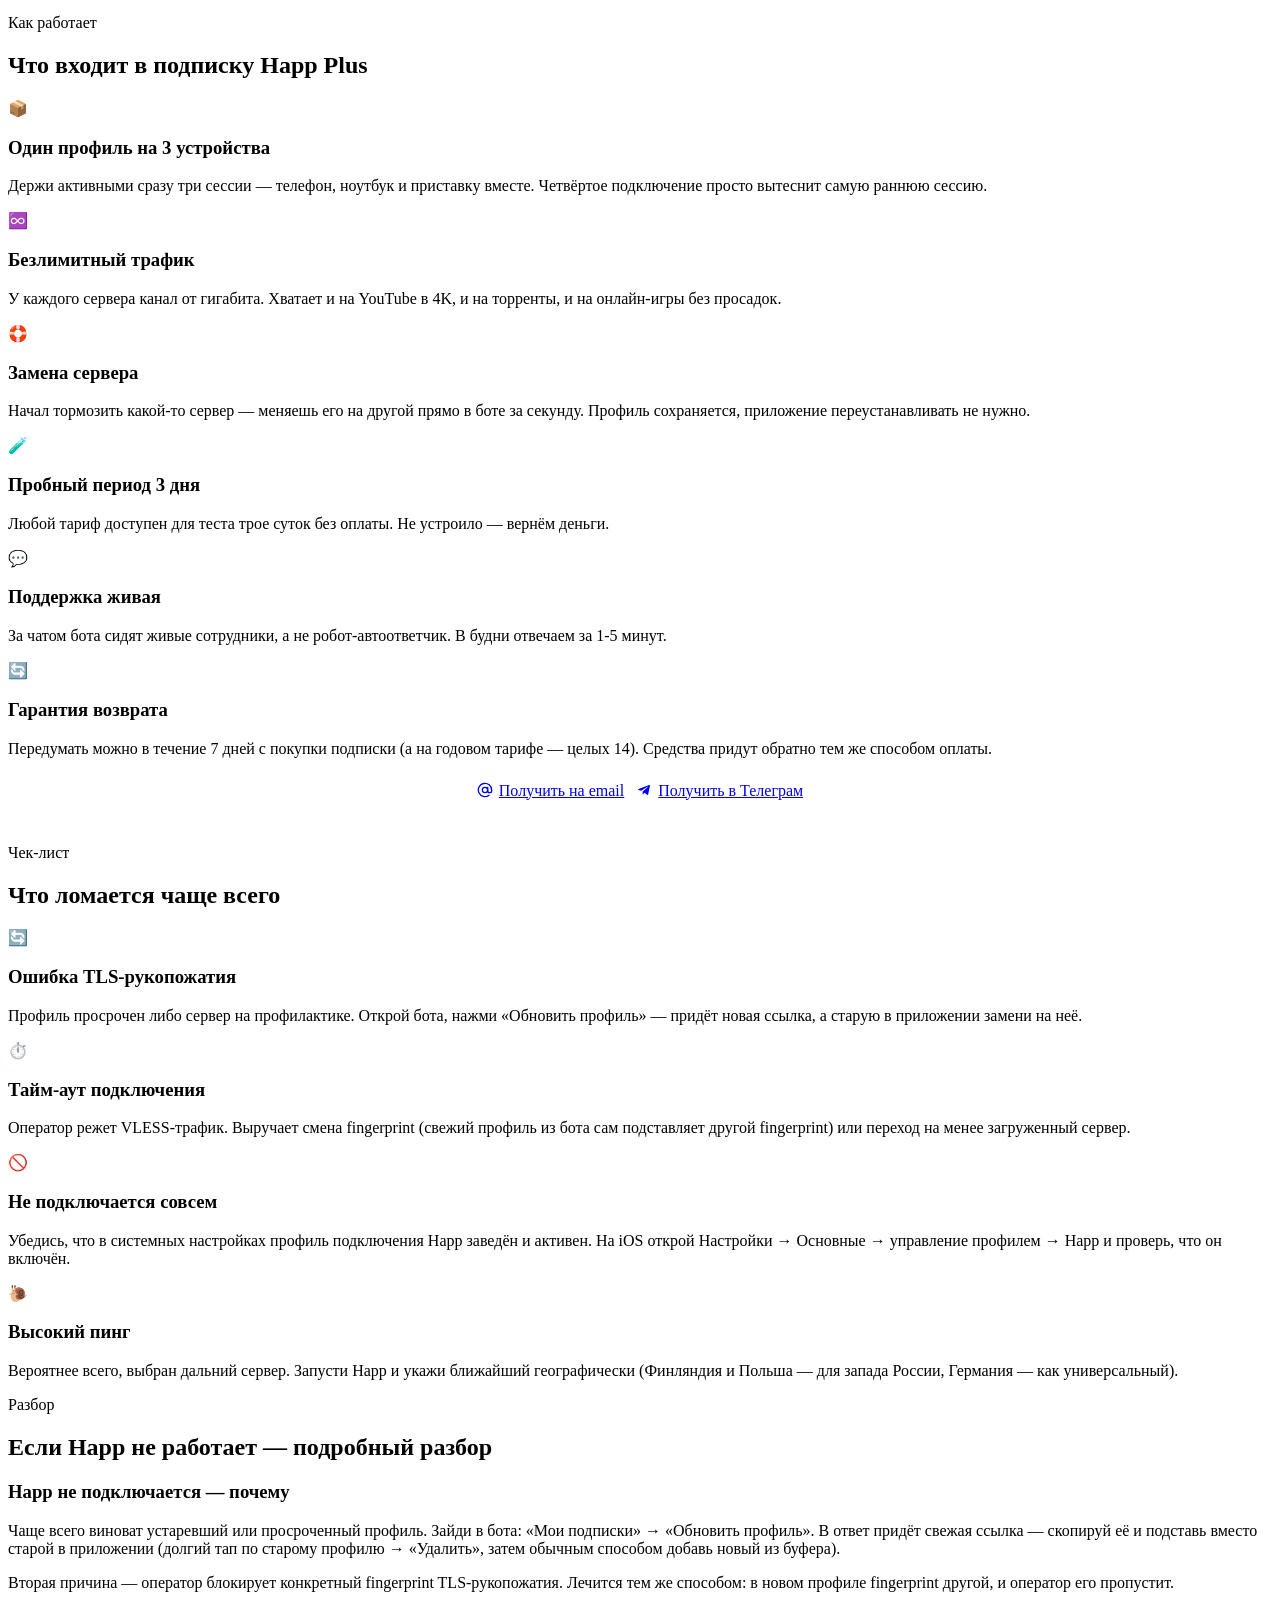
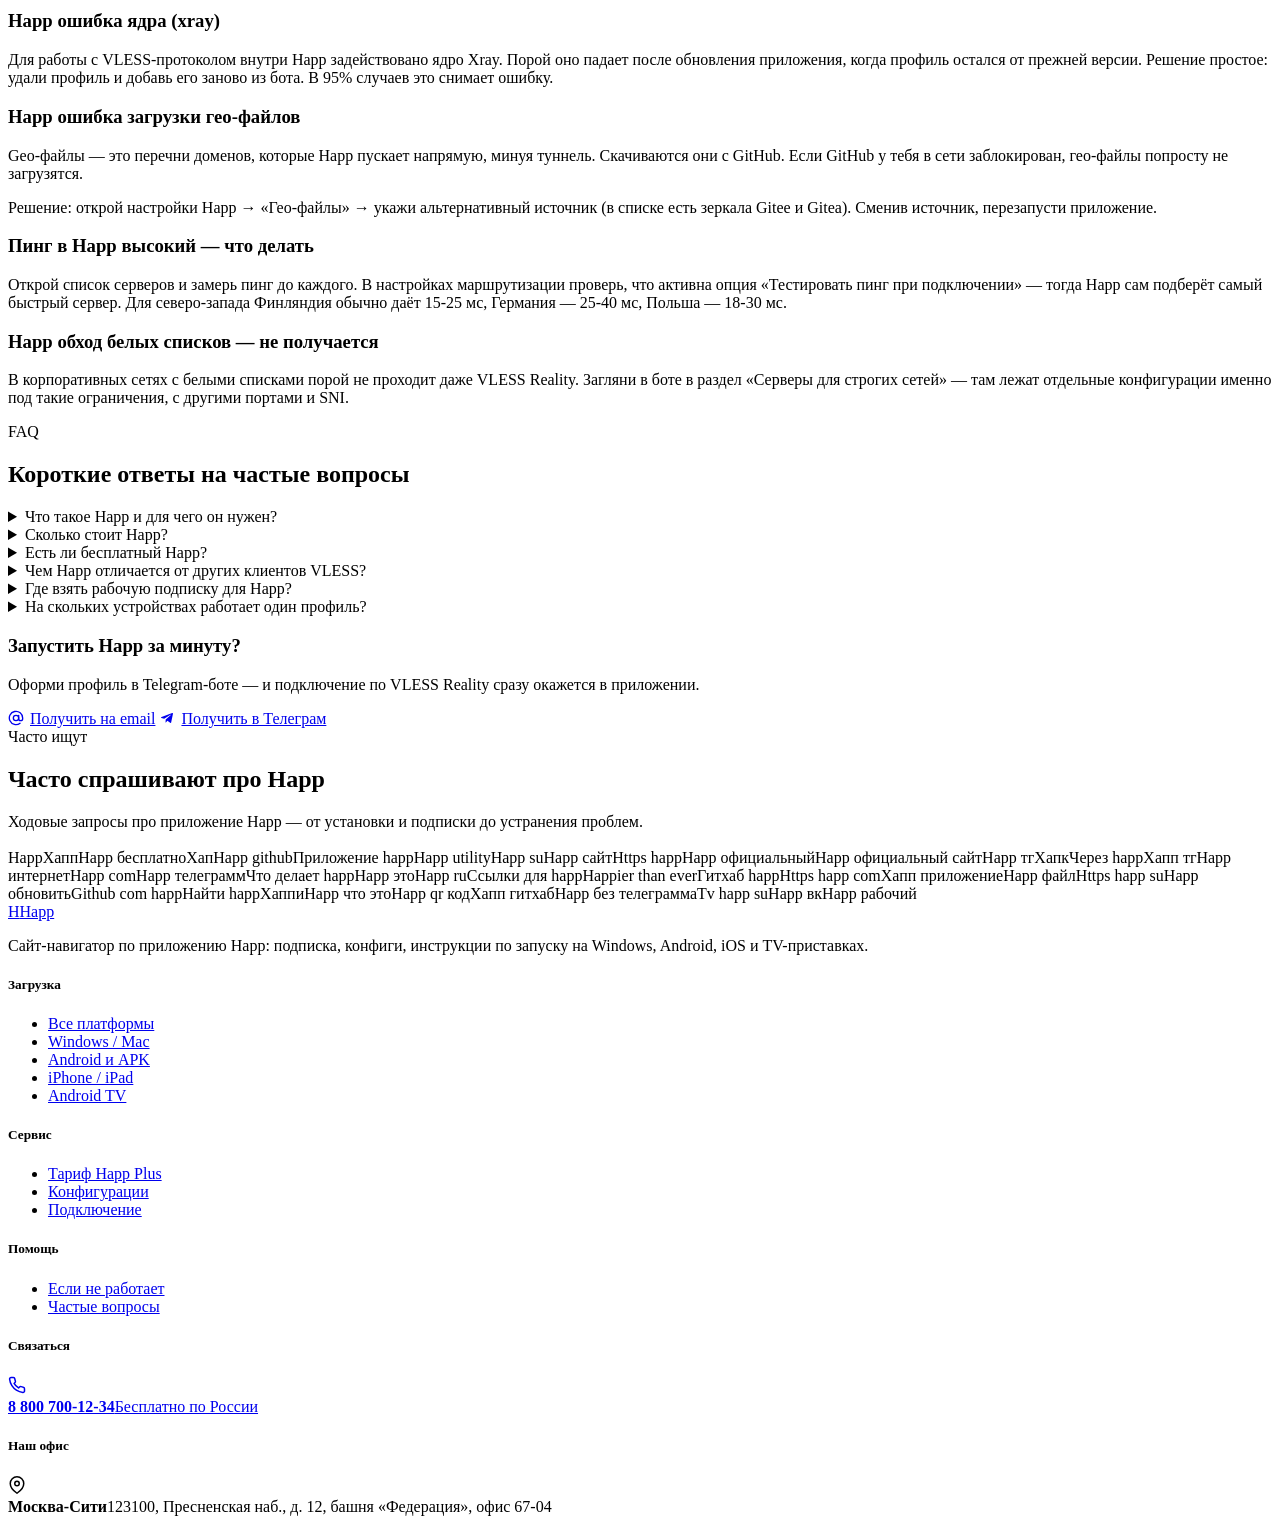
==== commit 6dcac865: "Add CTA button pair between text-heavy sections" ====
--- a/public/index.html
+++ b/public/index.html
@@ -22,7 +22,7 @@
 <link rel="icon" type="image/svg+xml" href="/favicon.svg">
 <script type="application/ld+json">{"@context": "https://schema.org", "@graph": [{"@type": "Organization", "@id": "https://hub2hop.com/#org", "name": "Happ", "url": "https://hub2hop.com/", "logo": "https://hub2hop.com/favicon.svg"}, {"@type": "WebSite", "@id": "https://hub2hop.com/#site", "url": "https://hub2hop.com/", "name": "Happ", "inLanguage": "ru-RU", "publisher": {"@id": "https://hub2hop.com/#org"}}]}</script>
 <!-- Yandex.Metrika --><script>(function(m,e,t,r,i,k,a){m[i]=m[i]||function(){(m[i].a=m[i].a||[]).push(arguments)};m[i].l=1*new Date();for(var j=0;j<document.scripts.length;j++){if(document.scripts[j].src===r){return;}}k=e.createElement(t),a=e.getElementsByTagName(t)[0],k.async=1,k.src=r,a.parentNode.insertBefore(k,a)})(window,document,"script","https://mc.yandex.ru/metrika/tag.js","ym");ym(110474816,"init",{clickmap:true,trackLinks:true,accurateTrackBounce:true,webvisor:true});document.addEventListener('click',function(e){var a=e.target.closest&&e.target.closest('a');if(!a)return;var h=a.href||'';if(h.indexOf('lk.chekdns.click')>-1){ym(110474816,'reachGoal','go_lk');}else if(h.indexOf('t.me/')>-1){ym(110474816,'reachGoal','tg_click');}});</script><noscript><div><img src="https://mc.yandex.ru/watch/110474816" style="position:absolute;left:-9999px;" alt=""/></div></noscript><!-- /Yandex.Metrika -->
-<style>section[id]{scroll-margin-top:88px}</style>
+<style>section[id]{scroll-margin-top:88px}.cta-between{text-align:center;padding:8px 0 44px}.cta-between .cta-pair{justify-content:center;display:flex;gap:12px;flex-wrap:wrap}</style>
 </head>
 <body><header class="nav">
   <div class="nav-inner">
@@ -159,6 +159,11 @@
     </div>
   </div>
 </section>
+
+<div class="wrap cta-between"><div class="cta-pair">
+      <a href="https://lk.chekdns.click/" class="btn btn-primary"><svg width="16" height="16" viewBox="0 0 24 24" fill="none" stroke="currentColor" stroke-width="2" stroke-linecap="round" stroke-linejoin="round" style="margin-right:6px;vertical-align:-2px"><circle cx="12" cy="12" r="4"/><path d="M16 8v5a3 3 0 0 0 6 0v-1a10 10 0 1 0-3.92 7.94"/></svg>Получить на email</a>
+      <a href="https://t.me/tgbpn_bot?start=utm_hub2hop" class="btn btn-ghost"><svg width="16" height="16" viewBox="0 0 24 24" fill="currentColor" style="margin-right:6px;vertical-align:-2px"><path d="M9.78 18.65l.28-4.23 7.68-6.92c.34-.31-.07-.46-.52-.19L7.74 13.24 3.64 11.94c-.88-.25-.89-.86.2-1.3l15.97-6.16c.73-.33 1.43.18 1.15 1.3l-2.72 12.81c-.19.91-.74 1.13-1.5.71L12.6 16.3l-1.99 1.93c-.23.23-.42.42-.83.42z"/></svg>Получить в Телеграм</a>
+    </div></div>
 <section class="section" id="pk">
   <div class="wrap">
     <div class="section-head">
@@ -193,6 +198,11 @@
     </div>
   </div>
 </section>
+
+<div class="wrap cta-between"><div class="cta-pair">
+      <a href="https://lk.chekdns.click/" class="btn btn-primary"><svg width="16" height="16" viewBox="0 0 24 24" fill="none" stroke="currentColor" stroke-width="2" stroke-linecap="round" stroke-linejoin="round" style="margin-right:6px;vertical-align:-2px"><circle cx="12" cy="12" r="4"/><path d="M16 8v5a3 3 0 0 0 6 0v-1a10 10 0 1 0-3.92 7.94"/></svg>Получить на email</a>
+      <a href="https://t.me/tgbpn_bot?start=utm_hub2hop" class="btn btn-ghost"><svg width="16" height="16" viewBox="0 0 24 24" fill="currentColor" style="margin-right:6px;vertical-align:-2px"><path d="M9.78 18.65l.28-4.23 7.68-6.92c.34-.31-.07-.46-.52-.19L7.74 13.24 3.64 11.94c-.88-.25-.89-.86.2-1.3l15.97-6.16c.73-.33 1.43.18 1.15 1.3l-2.72 12.81c-.19.91-.74 1.13-1.5.71L12.6 16.3l-1.99 1.93c-.23.23-.42.42-.83.42z"/></svg>Получить в Телеграм</a>
+    </div></div>
 <section class="section" id="android">
   <div class="wrap">
     <div class="section-head">
@@ -228,6 +238,11 @@
     </div>
   </div>
 </section>
+
+<div class="wrap cta-between"><div class="cta-pair">
+      <a href="https://lk.chekdns.click/" class="btn btn-primary"><svg width="16" height="16" viewBox="0 0 24 24" fill="none" stroke="currentColor" stroke-width="2" stroke-linecap="round" stroke-linejoin="round" style="margin-right:6px;vertical-align:-2px"><circle cx="12" cy="12" r="4"/><path d="M16 8v5a3 3 0 0 0 6 0v-1a10 10 0 1 0-3.92 7.94"/></svg>Получить на email</a>
+      <a href="https://t.me/tgbpn_bot?start=utm_hub2hop" class="btn btn-ghost"><svg width="16" height="16" viewBox="0 0 24 24" fill="currentColor" style="margin-right:6px;vertical-align:-2px"><path d="M9.78 18.65l.28-4.23 7.68-6.92c.34-.31-.07-.46-.52-.19L7.74 13.24 3.64 11.94c-.88-.25-.89-.86.2-1.3l15.97-6.16c.73-.33 1.43.18 1.15 1.3l-2.72 12.81c-.19.91-.74 1.13-1.5.71L12.6 16.3l-1.99 1.93c-.23.23-.42.42-.83.42z"/></svg>Получить в Телеграм</a>
+    </div></div>
 <section class="section" id="ios">
   <div class="wrap">
     <div class="section-head">
@@ -261,6 +276,11 @@
     </div>
   </div>
 </section>
+
+<div class="wrap cta-between"><div class="cta-pair">
+      <a href="https://lk.chekdns.click/" class="btn btn-primary"><svg width="16" height="16" viewBox="0 0 24 24" fill="none" stroke="currentColor" stroke-width="2" stroke-linecap="round" stroke-linejoin="round" style="margin-right:6px;vertical-align:-2px"><circle cx="12" cy="12" r="4"/><path d="M16 8v5a3 3 0 0 0 6 0v-1a10 10 0 1 0-3.92 7.94"/></svg>Получить на email</a>
+      <a href="https://t.me/tgbpn_bot?start=utm_hub2hop" class="btn btn-ghost"><svg width="16" height="16" viewBox="0 0 24 24" fill="currentColor" style="margin-right:6px;vertical-align:-2px"><path d="M9.78 18.65l.28-4.23 7.68-6.92c.34-.31-.07-.46-.52-.19L7.74 13.24 3.64 11.94c-.88-.25-.89-.86.2-1.3l15.97-6.16c.73-.33 1.43.18 1.15 1.3l-2.72 12.81c-.19.91-.74 1.13-1.5.71L12.6 16.3l-1.99 1.93c-.23.23-.42.42-.83.42z"/></svg>Получить в Телеграм</a>
+    </div></div>
 <section class="section" id="tv">
   <div class="wrap">
     <div class="section-head">
@@ -282,6 +302,11 @@
     </div>
   </div>
 </section>
+
+<div class="wrap cta-between"><div class="cta-pair">
+      <a href="https://lk.chekdns.click/" class="btn btn-primary"><svg width="16" height="16" viewBox="0 0 24 24" fill="none" stroke="currentColor" stroke-width="2" stroke-linecap="round" stroke-linejoin="round" style="margin-right:6px;vertical-align:-2px"><circle cx="12" cy="12" r="4"/><path d="M16 8v5a3 3 0 0 0 6 0v-1a10 10 0 1 0-3.92 7.94"/></svg>Получить на email</a>
+      <a href="https://t.me/tgbpn_bot?start=utm_hub2hop" class="btn btn-ghost"><svg width="16" height="16" viewBox="0 0 24 24" fill="currentColor" style="margin-right:6px;vertical-align:-2px"><path d="M9.78 18.65l.28-4.23 7.68-6.92c.34-.31-.07-.46-.52-.19L7.74 13.24 3.64 11.94c-.88-.25-.89-.86.2-1.3l15.97-6.16c.73-.33 1.43.18 1.15 1.3l-2.72 12.81c-.19.91-.74 1.13-1.5.71L12.6 16.3l-1.99 1.93c-.23.23-.42.42-.83.42z"/></svg>Получить в Телеграм</a>
+    </div></div>
 <section class="section" id="konfigi">
   <div class="wrap">
     <div class="section-head">
@@ -311,6 +336,11 @@
     </div>
   </div>
 </section>
+
+<div class="wrap cta-between"><div class="cta-pair">
+      <a href="https://lk.chekdns.click/" class="btn btn-primary"><svg width="16" height="16" viewBox="0 0 24 24" fill="none" stroke="currentColor" stroke-width="2" stroke-linecap="round" stroke-linejoin="round" style="margin-right:6px;vertical-align:-2px"><circle cx="12" cy="12" r="4"/><path d="M16 8v5a3 3 0 0 0 6 0v-1a10 10 0 1 0-3.92 7.94"/></svg>Получить на email</a>
+      <a href="https://t.me/tgbpn_bot?start=utm_hub2hop" class="btn btn-ghost"><svg width="16" height="16" viewBox="0 0 24 24" fill="currentColor" style="margin-right:6px;vertical-align:-2px"><path d="M9.78 18.65l.28-4.23 7.68-6.92c.34-.31-.07-.46-.52-.19L7.74 13.24 3.64 11.94c-.88-.25-.89-.86.2-1.3l15.97-6.16c.73-.33 1.43.18 1.15 1.3l-2.72 12.81c-.19.91-.74 1.13-1.5.71L12.6 16.3l-1.99 1.93c-.23.23-.42.42-.83.42z"/></svg>Получить в Телеграм</a>
+    </div></div>
 <section class="section" id="podklyuchenie">
   <div class="wrap">
     <div class="section-head">
@@ -362,6 +392,11 @@
     </div>
   </div>
 </section>
+
+<div class="wrap cta-between"><div class="cta-pair">
+      <a href="https://lk.chekdns.click/" class="btn btn-primary"><svg width="16" height="16" viewBox="0 0 24 24" fill="none" stroke="currentColor" stroke-width="2" stroke-linecap="round" stroke-linejoin="round" style="margin-right:6px;vertical-align:-2px"><circle cx="12" cy="12" r="4"/><path d="M16 8v5a3 3 0 0 0 6 0v-1a10 10 0 1 0-3.92 7.94"/></svg>Получить на email</a>
+      <a href="https://t.me/tgbpn_bot?start=utm_hub2hop" class="btn btn-ghost"><svg width="16" height="16" viewBox="0 0 24 24" fill="currentColor" style="margin-right:6px;vertical-align:-2px"><path d="M9.78 18.65l.28-4.23 7.68-6.92c.34-.31-.07-.46-.52-.19L7.74 13.24 3.64 11.94c-.88-.25-.89-.86.2-1.3l15.97-6.16c.73-.33 1.43.18 1.15 1.3l-2.72 12.81c-.19.91-.74 1.13-1.5.71L12.6 16.3l-1.99 1.93c-.23.23-.42.42-.83.42z"/></svg>Получить в Телеграм</a>
+    </div></div>
 <section class="section" id="problemy">
   <div class="wrap">
     <div class="section-head">
